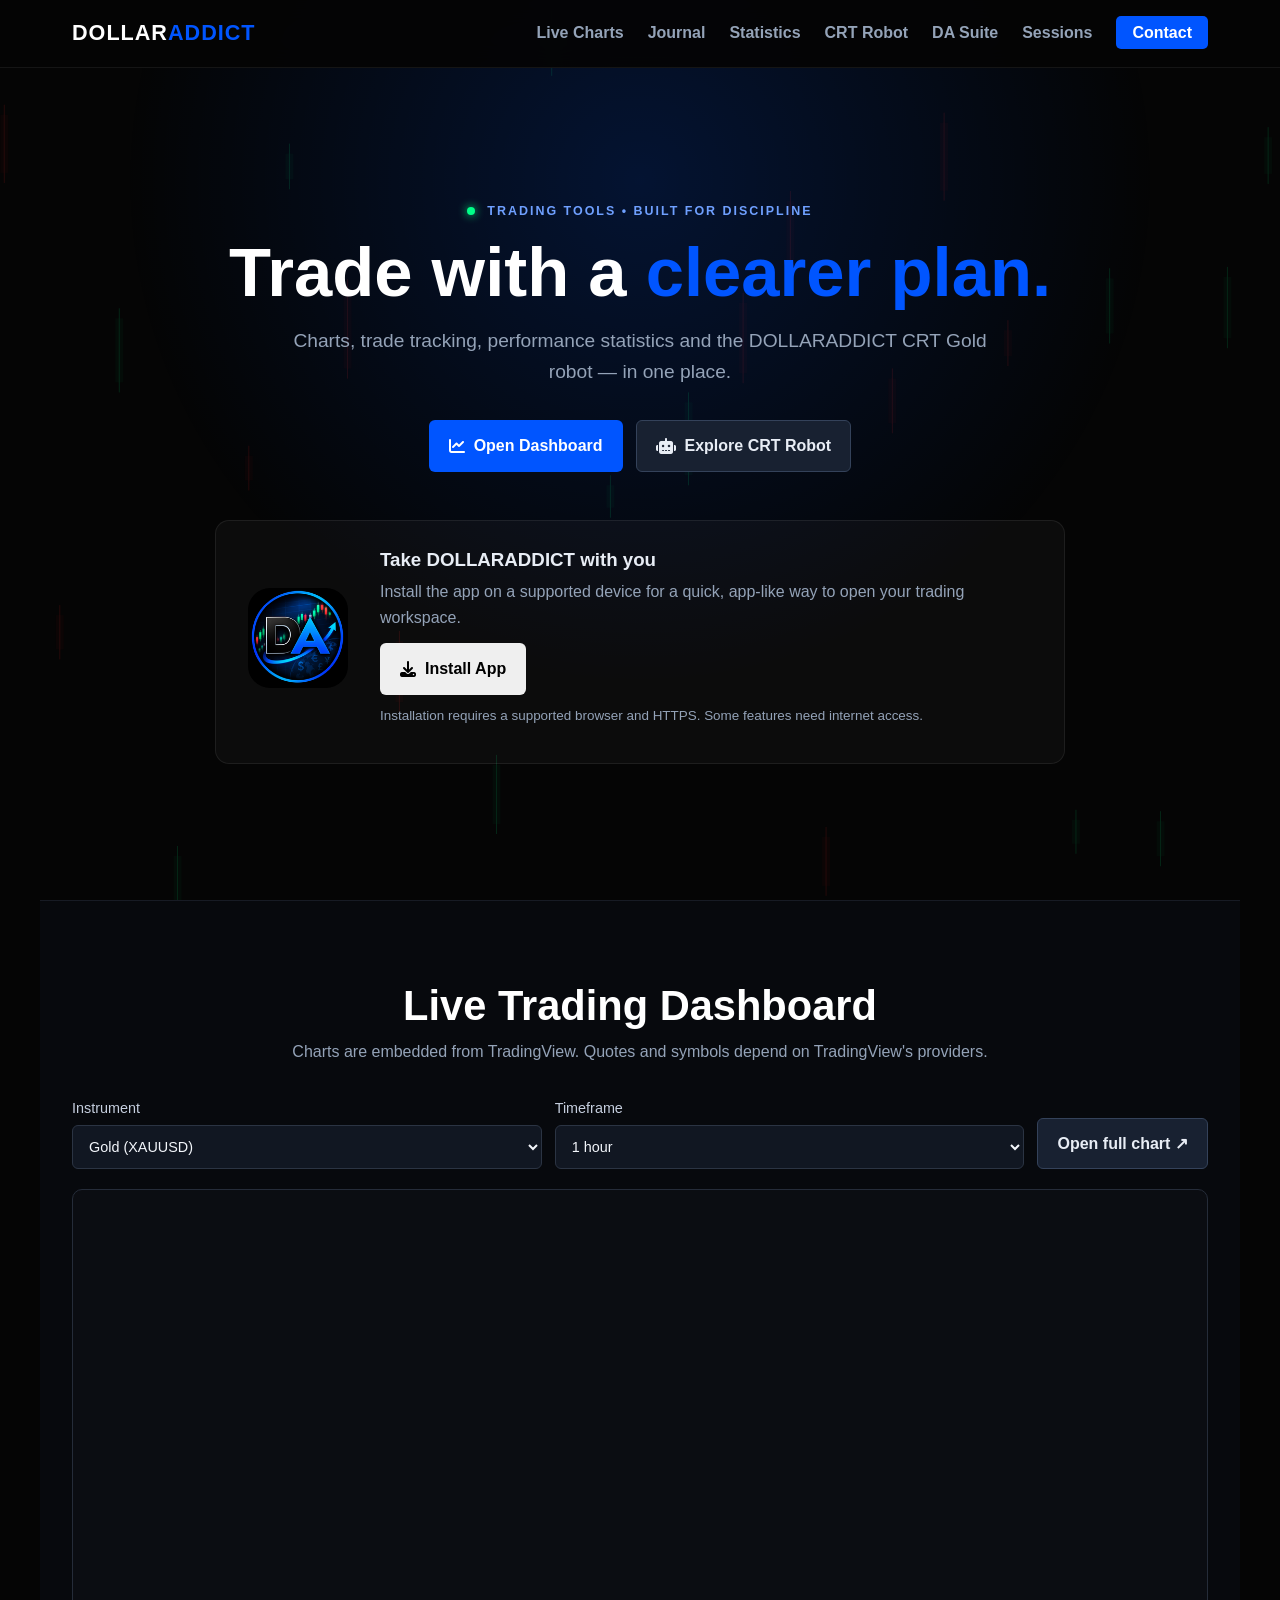
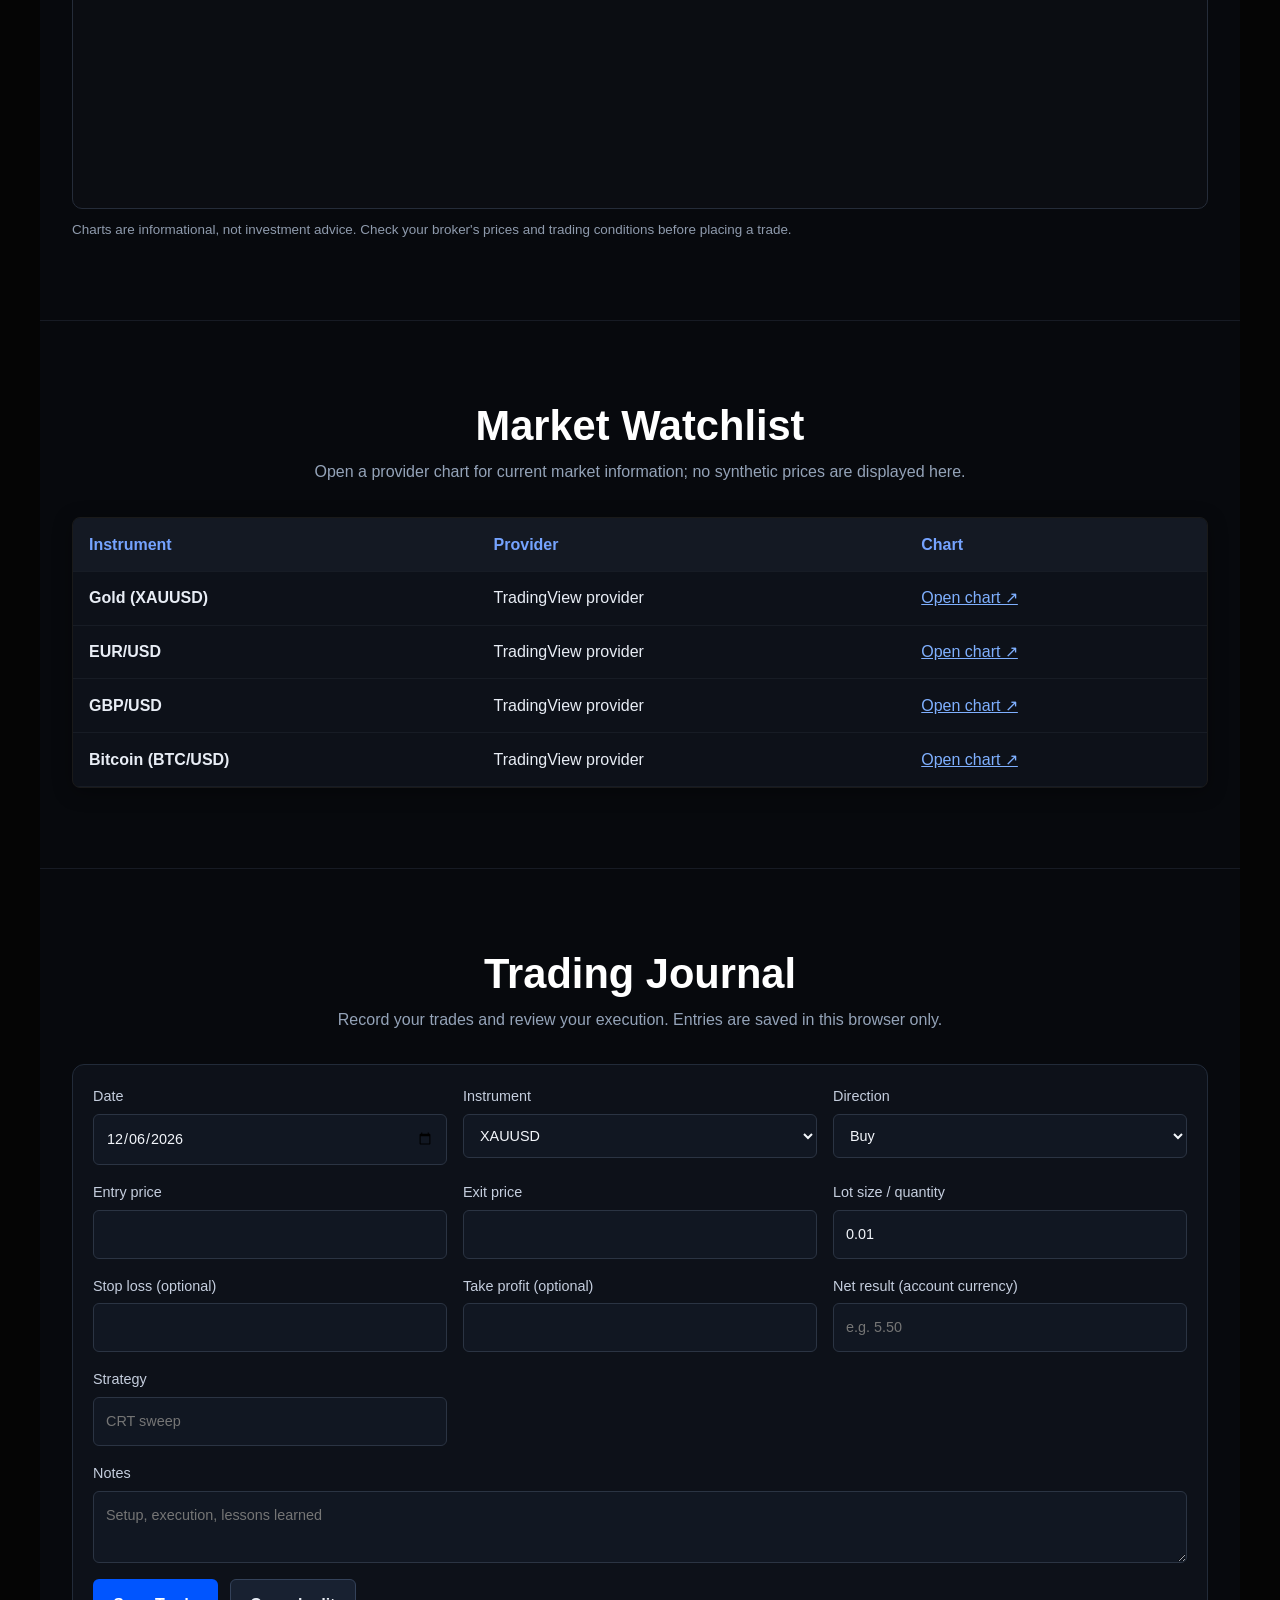
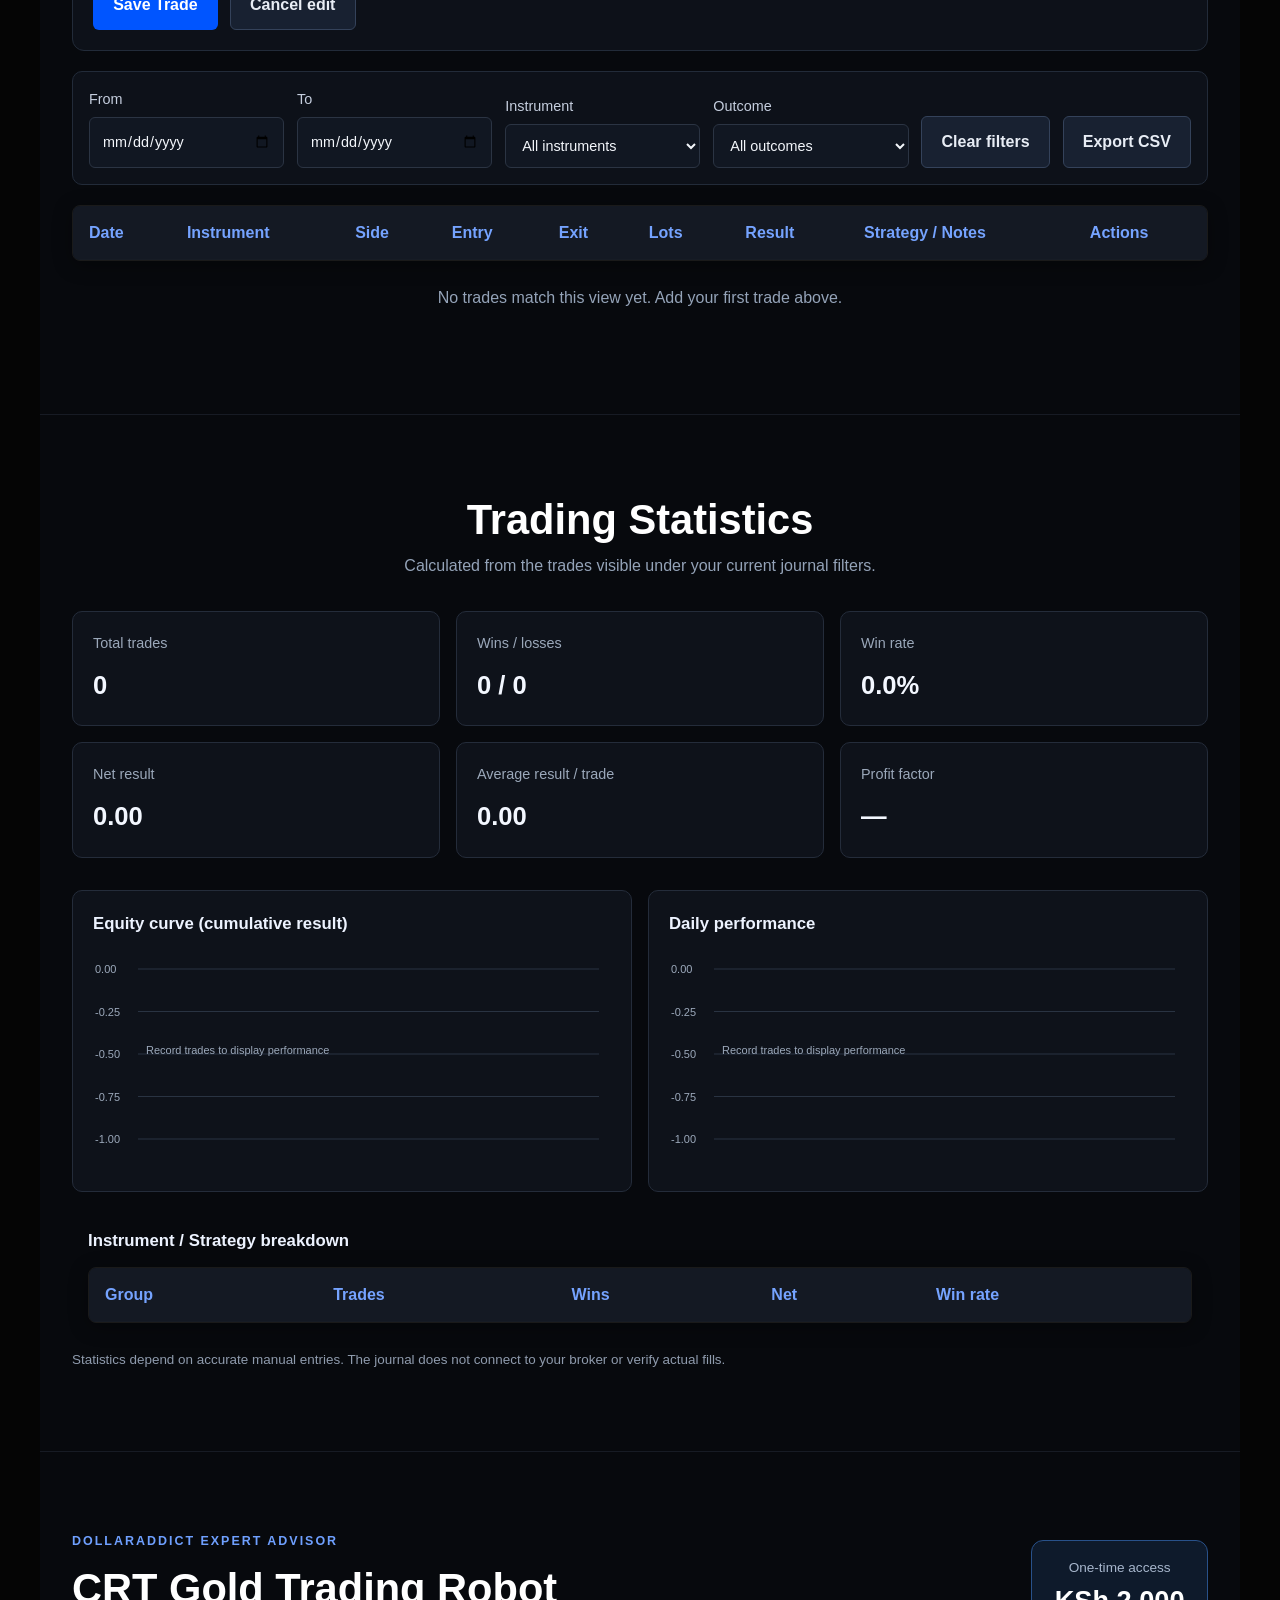
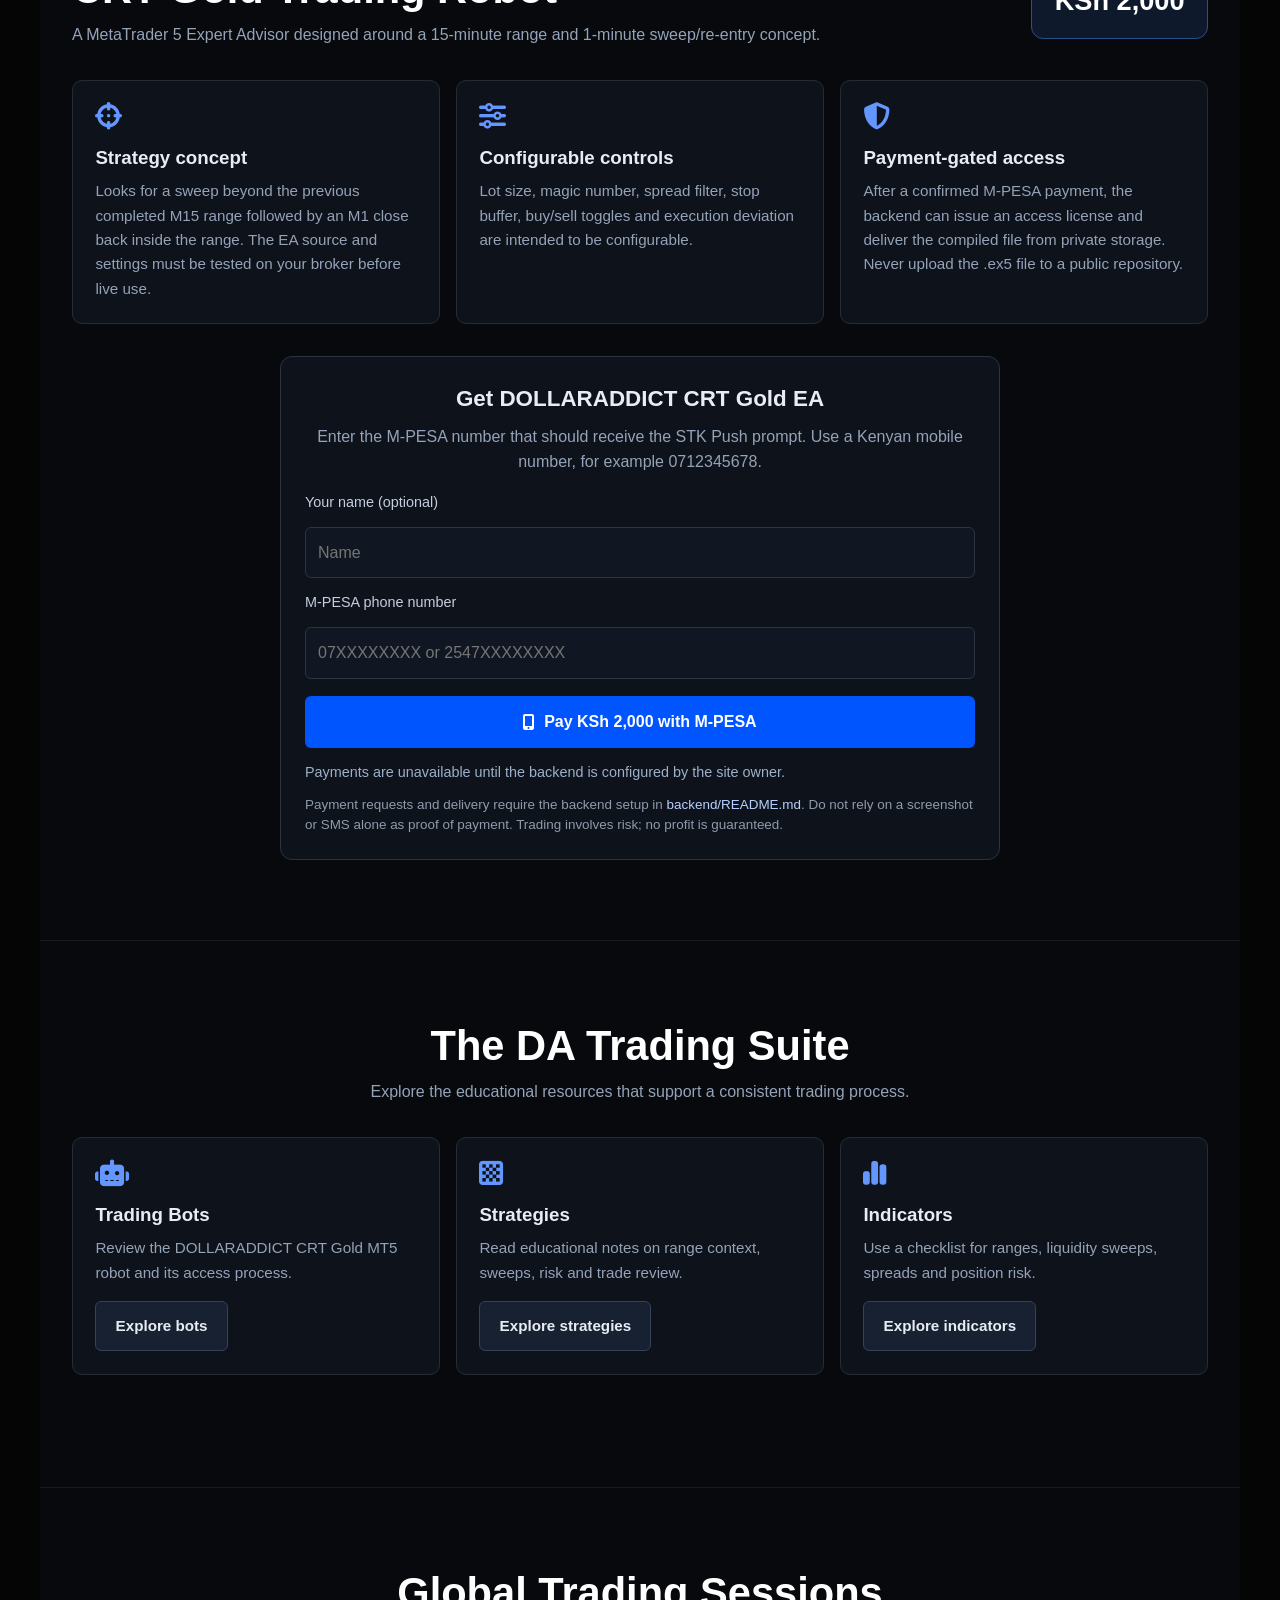
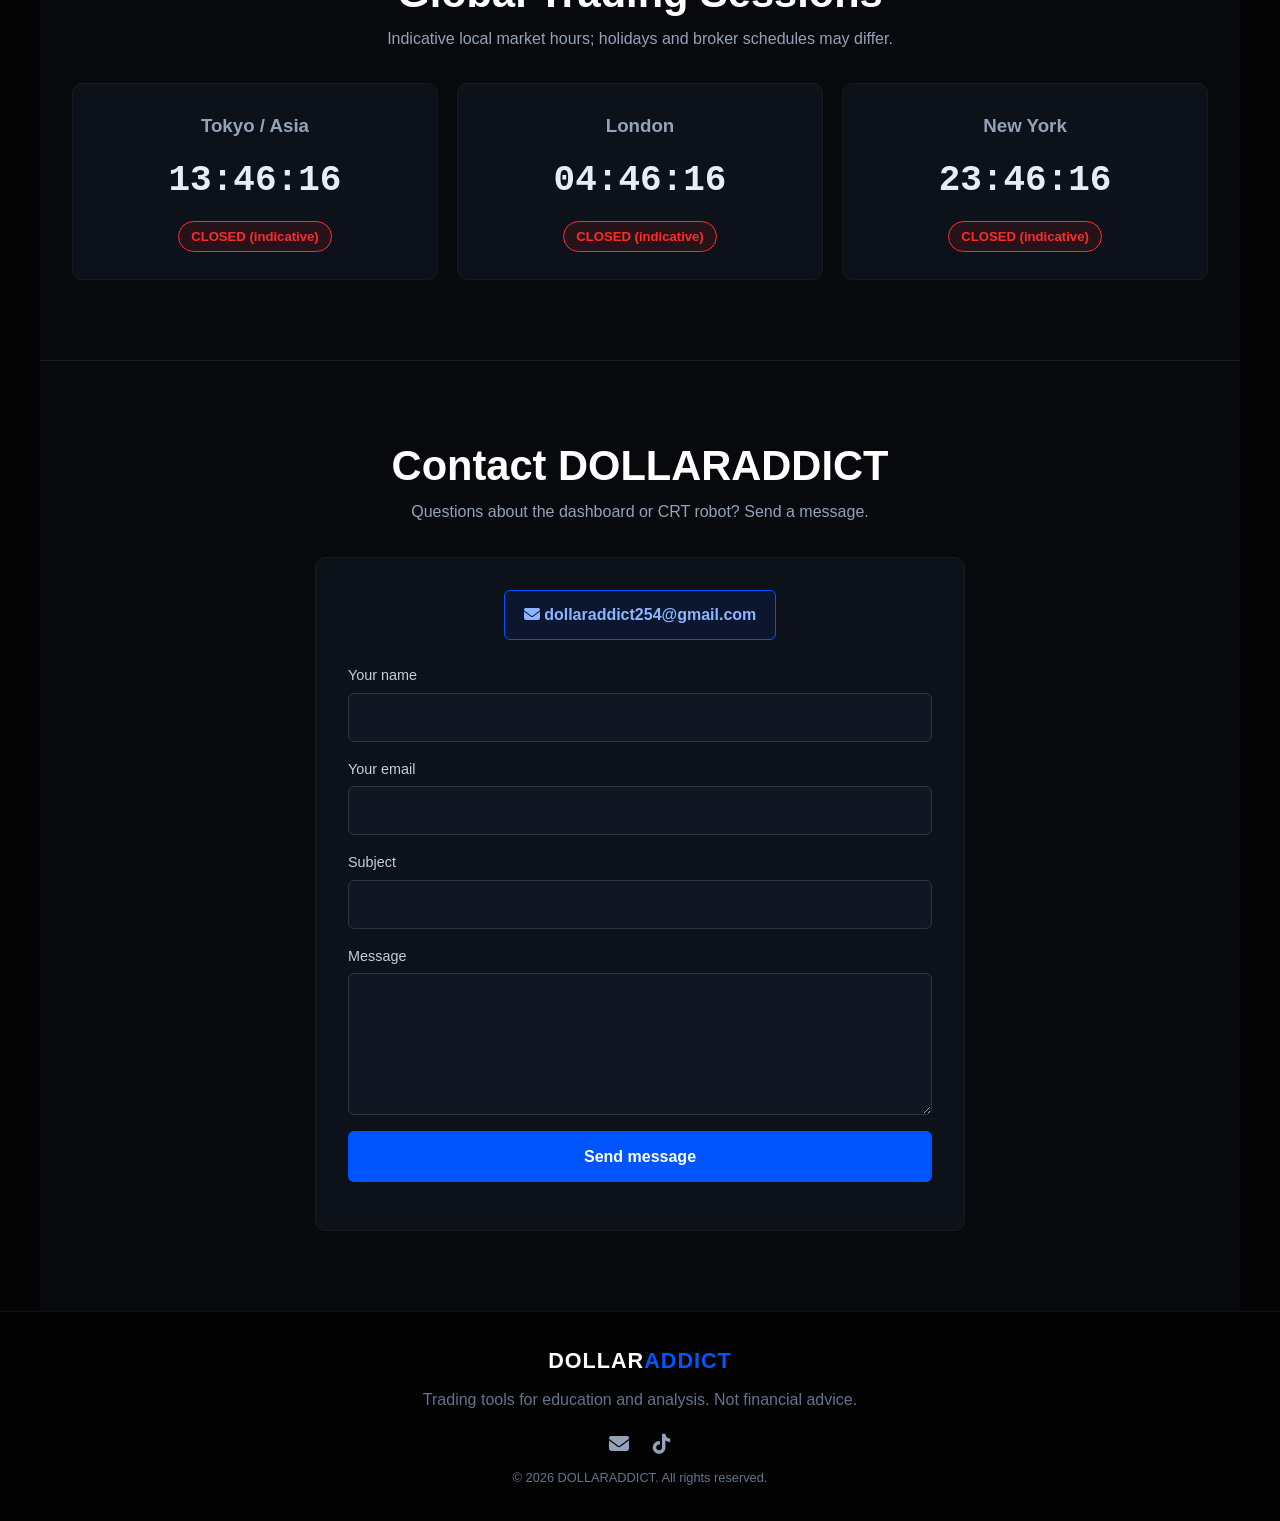
==== index.html @ 22c5ce2d "Add files via upload" ====
<!doctype html>
<html lang="en">
<head>
  <meta charset="utf-8"><meta name="viewport" content="width=device-width, initial-scale=1">
  <meta name="theme-color" content="#0055ff"><meta name="description" content="DOLLARADDICT Forex Trading Hub: live charts, trading journal, statistics, global sessions and CRT Gold robot access.">
  <title>DOLLARADDICT — Forex Trading Hub</title>
  <link rel="manifest" href="./manifest.json"><link rel="icon" href="./icons/icon-192.png" type="image/png">
  <link rel="stylesheet" href="./style.css"><link rel="preconnect" href="https://fonts.googleapis.com"><link rel="stylesheet" href="https://cdnjs.cloudflare.com/ajax/libs/font-awesome/6.5.2/css/all.min.css">
</head>
<body>
<canvas id="bg-canvas" aria-hidden="true"></canvas>
<header><nav class="navbar"><a class="logo" href="#home">DOLLAR<span class="highlight">ADDICT</span></a><button class="menu-toggle" id="mobile-menu" aria-label="Open navigation" aria-expanded="false"><i class="fa-solid fa-bars"></i></button><ul class="nav-links"><li><a href="#dashboard">Live Charts</a></li><li><a href="#journal">Journal</a></li><li><a href="#statistics">Statistics</a></li><li><a href="#robot">CRT Robot</a></li><li><a href="#suite">DA Suite</a></li><li><a href="#sessions">Sessions</a></li><li><a href="#contact" class="nav-contact-btn">Contact</a></li></ul></nav></header>
<main>
<section class="hero" id="home"><div class="hero-content"><div class="eyebrow"><span class="pulse-dot"></span> TRADING TOOLS • BUILT FOR DISCIPLINE</div><h1>Trade with a <span class="highlight">clearer plan.</span></h1><p>Charts, trade tracking, performance statistics and the DOLLARADDICT CRT Gold robot — in one place.</p><div class="hero-btns"><a class="btn btn-blue" href="#dashboard"><i class="fa-solid fa-chart-line"></i> Open Dashboard</a><a class="btn btn-secondary" href="#robot"><i class="fa-solid fa-robot"></i> Explore CRT Robot</a></div>
<div class="pwa-showcase-panel"><div class="pwa-content-wrapper"><div class="app-mockup-animation"><img class="animated-app-icon" src="./icons/icon-192.png" alt="DOLLARADDICT app icon"></div><div class="app-promo-text"><h3>Take DOLLARADDICT with you</h3><p>Install the app on a supported device for a quick, app-like way to open your trading workspace.</p><div id="pwa-install-container"><button class="btn btn-install-app" id="pwa-install-btn"><i class="fa-solid fa-download"></i> Install App</button></div><p class="small-note">Installation requires a supported browser and HTTPS. Some features need internet access.</p></div></div></div>
</div></section>
<section id="dashboard" class="trading-dashboard-section"><h2>Live Trading Dashboard</h2><p class="section-subtitle">Charts are embedded from TradingView. Quotes and symbols depend on TradingView's providers.</p><div class="dashboard-controls"><label>Instrument<select id="chart-symbol"><option value="OANDA:XAUUSD">Gold (XAUUSD)</option><option value="FX:EURUSD">EUR/USD</option><option value="FX:GBPUSD">GBP/USD</option><option value="COINBASE:BTCUSD">Bitcoin (BTC/USD)</option></select></label><label>Timeframe<select id="chart-timeframe"><option value="1">1 minute</option><option value="5">5 minutes</option><option value="15">15 minutes</option><option value="30">30 minutes</option><option value="60" selected>1 hour</option><option value="240">4 hours</option><option value="D">1 day</option></select></label><a class="btn btn-secondary" id="open-full-chart" href="https://www.tradingview.com/chart/?symbol=OANDA%3AXAUUSD" target="_blank" rel="noopener noreferrer">Open full chart ↗</a></div><div class="chart-frame-wrap"><iframe id="tradingview-chart" title="TradingView live market chart" loading="lazy" src="https://www.tradingview.com/widgetembed/?symbol=OANDA%3AXAUUSD&interval=60&theme=dark&style=1&timezone=Etc%2FUTC&withdateranges=1&hideideas=1" allowfullscreen></iframe></div><p class="small-note">Charts are informational, not investment advice. Check your broker's prices and trading conditions before placing a trade.</p></section>
<section class="markets-section"><h2>Market Watchlist</h2><p class="section-subtitle">Open a provider chart for current market information; no synthetic prices are displayed here.</p><div class="table-container"><table class="market-table"><thead><tr><th>Instrument</th><th>Provider</th><th>Chart</th></tr></thead><tbody id="forex-table-body"></tbody></table></div></section>
<section id="journal" class="journal-section"><h2>Trading Journal</h2><p class="section-subtitle">Record your trades and review your execution. Entries are saved in this browser only.</p><form id="trade-form" class="trade-form"><input type="hidden" id="trade-id"><label>Date<input id="trade-date" type="date" required></label><label>Instrument<select id="trade-instrument"><option>XAUUSD</option><option>EURUSD</option><option>GBPUSD</option><option>BTCUSD</option><option>Other</option></select></label><label>Direction<select id="trade-direction"><option>Buy</option><option>Sell</option></select></label><label>Entry price<input id="trade-entry" type="number" min="0" step="any" required></label><label>Exit price<input id="trade-exit" type="number" min="0" step="any" required></label><label>Lot size / quantity<input id="trade-lots" type="number" min="0.000001" step="any" value="0.01" required></label><label>Stop loss (optional)<input id="trade-sl" type="number" min="0" step="any"></label><label>Take profit (optional)<input id="trade-tp" type="number" min="0" step="any"></label><label>Net result (account currency)<input id="trade-result" type="number" step="any" required placeholder="e.g. 5.50"></label><label>Strategy<input id="trade-strategy" maxlength="100" placeholder="CRT sweep"></label><label class="wide-field">Notes<textarea id="trade-notes" rows="2" maxlength="1500" placeholder="Setup, execution, lessons learned"></textarea></label><div class="form-actions wide-field"><button class="btn btn-blue" id="trade-submit" type="submit">Save Trade</button><button class="btn btn-secondary" id="trade-cancel" type="button" hidden>Cancel edit</button><span id="trade-form-status" role="status"></span></div></form>
<div class="journal-filters"><label>From<input id="filter-from" type="date"></label><label>To<input id="filter-to" type="date"></label><label>Instrument<select id="filter-instrument"><option value="">All instruments</option><option>XAUUSD</option><option>EURUSD</option><option>GBPUSD</option><option>BTCUSD</option><option>Other</option></select></label><label>Outcome<select id="filter-result"><option value="">All outcomes</option><option value="win">Win</option><option value="loss">Loss</option><option value="breakeven">Breakeven</option></select></label><button class="btn btn-secondary" id="clear-filters" type="button">Clear filters</button><button class="btn btn-secondary" id="export-trades" type="button">Export CSV</button></div>
<div class="table-container"><table class="market-table journal-table"><thead><tr><th>Date</th><th>Instrument</th><th>Side</th><th>Entry</th><th>Exit</th><th>Lots</th><th>Result</th><th>Strategy / Notes</th><th>Actions</th></tr></thead><tbody id="journal-table-body"></tbody></table></div><p id="journal-empty" class="empty-state" hidden>No trades match this view yet. Add your first trade above.</p></section>
<section id="statistics" class="statistics-section"><h2>Trading Statistics</h2><p class="section-subtitle">Calculated from the trades visible under your current journal filters.</p><div class="stats-grid"><div class="stat-card"><span>Total trades</span><strong id="stat-total">0</strong></div><div class="stat-card"><span>Wins / losses</span><strong id="stat-wins-losses">0 / 0</strong></div><div class="stat-card"><span>Win rate</span><strong id="stat-win-rate">0.0%</strong></div><div class="stat-card"><span>Net result</span><strong id="stat-net">0.00</strong></div><div class="stat-card"><span>Average result / trade</span><strong id="stat-average">0.00</strong></div><div class="stat-card"><span>Profit factor</span><strong id="stat-profit-factor">—</strong></div></div><div class="stats-chart-grid"><div class="stat-chart-card"><h3>Equity curve (cumulative result)</h3><canvas id="equity-chart" aria-label="Equity curve chart"></canvas></div><div class="stat-chart-card"><h3>Daily performance</h3><canvas id="daily-chart" aria-label="Daily performance chart"></canvas></div></div><div class="breakdown-wrap"><h3>Instrument / Strategy breakdown</h3><div class="table-container"><table class="market-table"><thead><tr><th>Group</th><th>Trades</th><th>Wins</th><th>Net</th><th>Win rate</th></tr></thead><tbody id="breakdown-table-body"></tbody></table></div></div><p class="small-note">Statistics depend on accurate manual entries. The journal does not connect to your broker or verify actual fills.</p></section>
<section id="robot" class="robot-section"><div class="robot-heading"><div><div class="eyebrow">DOLLARADDICT EXPERT ADVISOR</div><h2>CRT Gold Trading Robot</h2><p class="section-subtitle">A MetaTrader 5 Expert Advisor designed around a 15-minute range and 1-minute sweep/re-entry concept.</p></div><div class="price-tag"><span>One-time access</span><strong>KSh 2,000</strong></div></div><div class="robot-grid"><article class="robot-card"><i class="fa-solid fa-crosshairs"></i><h3>Strategy concept</h3><p>Looks for a sweep beyond the previous completed M15 range followed by an M1 close back inside the range. The EA source and settings must be tested on your broker before live use.</p></article><article class="robot-card"><i class="fa-solid fa-sliders"></i><h3>Configurable controls</h3><p>Lot size, magic number, spread filter, stop buffer, buy/sell toggles and execution deviation are intended to be configurable.</p></article><article class="robot-card"><i class="fa-solid fa-shield-halved"></i><h3>Payment-gated access</h3><p>After a confirmed M-PESA payment, the backend can issue an access license and deliver the compiled file from private storage. Never upload the .ex5 file to a public repository.</p></article></div><div class="checkout-card"><h3>Get DOLLARADDICT CRT Gold EA</h3><p class="muted">Enter the M-PESA number that should receive the STK Push prompt. Use a Kenyan mobile number, for example 0712345678.</p><form id="checkout-form"><label for="buyer-name">Your name (optional)</label><input id="buyer-name" maxlength="100" autocomplete="name" placeholder="Name"><label for="buyer-phone">M-PESA phone number</label><input id="buyer-phone" inputmode="tel" autocomplete="tel" placeholder="07XXXXXXXX or 2547XXXXXXXX" required><button class="btn btn-blue" id="checkout-submit" type="submit"><i class="fa-solid fa-mobile-screen-button"></i> Pay KSh 2,000 with M-PESA</button><p id="checkout-status" class="form-status" role="status" aria-live="polite">Payments are unavailable until the backend is configured by the site owner.</p><div id="license-result" hidden></div></form><p class="small-note">Payment requests and delivery require the backend setup in <code>backend/README.md</code>. Do not rely on a screenshot or SMS alone as proof of payment. Trading involves risk; no profit is guaranteed.</p></div></section>
<section id="suite" class="robot-section"><h2>The DA Trading Suite</h2><p class="section-subtitle">Explore the educational resources that support a consistent trading process.</p><div class="robot-grid"><article class="robot-card"><i class="fa-solid fa-robot"></i><h3>Trading Bots</h3><p>Review the DOLLARADDICT CRT Gold MT5 robot and its access process.</p><p style="margin-top:1rem"><a class="btn btn-secondary" href="./tools/bots.html">Explore bots</a></p></article><article class="robot-card"><i class="fa-solid fa-chess-board"></i><h3>Strategies</h3><p>Read educational notes on range context, sweeps, risk and trade review.</p><p style="margin-top:1rem"><a class="btn btn-secondary" href="./tools/strategies.html">Explore strategies</a></p></article><article class="robot-card"><i class="fa-solid fa-chart-simple"></i><h3>Indicators</h3><p>Use a checklist for ranges, liquidity sweeps, spreads and position risk.</p><p style="margin-top:1rem"><a class="btn btn-secondary" href="./tools/indicators.html">Explore indicators</a></p></article></div></section>
<section id="sessions" class="clocks-section"><h2>Global Trading Sessions</h2><p class="section-subtitle">Indicative local market hours; holidays and broker schedules may differ.</p><div class="clock-grid"><article class="clock-card"><h3>Tokyo / Asia</h3><div class="live-clock" id="clock-asia">--:--:--</div><span id="status-asia" class="session-status status-closed">Checking…</span></article><article class="clock-card"><h3>London</h3><div class="live-clock" id="clock-london">--:--:--</div><span id="status-london" class="session-status status-closed">Checking…</span></article><article class="clock-card"><h3>New York</h3><div class="live-clock" id="clock-newyork">--:--:--</div><span id="status-newyork" class="session-status status-closed">Checking…</span></article></div></section>
<section id="contact" class="contact-section"><h2>Contact DOLLARADDICT</h2><p class="section-subtitle">Questions about the dashboard or CRT robot? Send a message.</p><div class="contact-box"><a class="email-display-btn" href="mailto:dollaraddict254@gmail.com"><i class="fa-solid fa-envelope"></i> dollaraddict254@gmail.com</a><form id="contact-form"><label>Your name<input id="contact-name" required maxlength="100" autocomplete="name"></label><label>Your email<input id="contact-email" type="email" required maxlength="254" autocomplete="email"></label><label>Subject<input id="contact-subject" required maxlength="150"></label><label>Message<textarea id="contact-message" rows="5" required maxlength="5000"></textarea></label><button class="btn btn-blue" id="contact-submit" type="submit">Send message</button><p id="contact-status" class="form-status" role="status" aria-live="polite"></p></form></div></section>
</main><footer><a class="logo" href="#home">DOLLAR<span class="highlight">ADDICT</span></a><p>Trading tools for education and analysis. Not financial advice.</p><div class="social-icons"><a href="mailto:dollaraddict254@gmail.com" aria-label="Email"><i class="fa-solid fa-envelope"></i></a><a href="https://www.tiktok.com/@saml_____" target="_blank" rel="noopener noreferrer" aria-label="TikTok"><i class="fa-brands fa-tiktok"></i></a></div><p class="copyright">© <span id="year"></span> DOLLARADDICT. All rights reserved.</p></footer>
<script src="./da-config.js"></script><script src="./script.js"></script>
</body></html>
---- style.css ----
:root{--bg:#050505;--panel:#0d1119;--blue:#0055ff;--red:#ff2a2a;--cyan:#00f2ea;--pink:#ff0050;--text:#e8edf5;--muted:#94a3b8;--line:#222b39}*{box-sizing:border-box;margin:0;padding:0;font-family:'Segoe UI',Tahoma,Geneva,Verdana,sans-serif}html{scroll-behavior:smooth;scroll-padding-top:90px}body{background:var(--bg);color:var(--text);line-height:1.6;overflow-x:hidden}a{color:inherit}button,input,select,textarea{font:inherit}button{cursor:pointer}#bg-canvas{position:fixed;inset:0;width:100%;height:100%;z-index:-1;opacity:.13;pointer-events:none}header{position:fixed;top:0;left:0;width:100%;background:rgba(5,5,5,.94);backdrop-filter:blur(12px);z-index:1000;border-bottom:1px solid #151515}.navbar{max-width:1200px;margin:auto;display:flex;justify-content:space-between;align-items:center;padding:1rem 2rem}.logo{font-size:1.35rem;font-weight:850;color:#fff;text-decoration:none;letter-spacing:1px}.highlight{color:var(--blue)}.nav-links{list-style:none;display:flex;gap:1.5rem;align-items:center}.nav-links a{text-decoration:none;color:var(--muted);font-weight:600;transition:color .2s}.nav-links a:hover{color:#fff}.nav-contact-btn{background:var(--blue);color:white!important;padding:.5rem 1rem;border-radius:5px}.menu-toggle{display:none;background:none;color:#fff;border:0;font-size:1.5rem}.hero{min-height:100vh;display:flex;align-items:center;justify-content:center;text-align:center;padding:130px 1.25rem 4rem;background:radial-gradient(circle at 50% 20%,rgba(0,85,255,.18),transparent 55%)}.hero-content{width:min(100%,1000px)}.eyebrow{color:#6fa0ff;font-size:.78rem;font-weight:800;letter-spacing:.16em;margin-bottom:.8rem}.pulse-dot{display:inline-block;width:8px;height:8px;border-radius:50%;background:#00ff88;margin-right:.4rem;box-shadow:0 0 10px #00ff88}.hero-content h1{font-size:clamp(2.5rem,6vw,4.3rem);line-height:1.1;margin-bottom:1rem;color:white}.hero-content>p{font-size:1.2rem;color:var(--muted);max-width:740px;margin:0 auto 2rem}.hero-btns{display:flex;justify-content:center;gap:.8rem;flex-wrap:wrap;margin-bottom:3rem}.btn{display:inline-flex;align-items:center;justify-content:center;gap:.55rem;padding:.75rem 1.2rem;border:1px solid transparent;border-radius:6px;text-decoration:none;font-weight:750;transition:.2s}.btn:hover{transform:translateY(-2px)}.btn-blue{background:var(--blue);color:#fff}.btn-blue:hover{background:#0044d4;box-shadow:0 0 18px #0055ff44}.btn-secondary{background:#182131;border-color:#34425a;color:#e8edf5}.btn-secondary:hover{background:#26354b}.btn-red{background:var(--red);color:#fff}.pwa-showcase-panel{max-width:850px;margin:auto;padding:1.5rem 2rem;background:#ffffff08;border:1px solid #ffffff13;border-radius:14px;text-align:left}.pwa-content-wrapper{display:flex;align-items:center;justify-content:center;gap:2rem}.animated-app-icon{width:100px;height:100px;border-radius:22px;animation:glow 6s ease-in-out infinite,bounce 8s ease-in-out infinite}@keyframes bounce{50%{transform:translateY(-7px)}}@keyframes glow{50%{box-shadow:0 0 28px #0055ff88}}.app-promo-text h3{margin-bottom:.3rem}.app-promo-text p{color:var(--muted);margin-bottom:.8rem}.small-note{font-size:.84rem;color:#8f9bad;line-height:1.5;margin-top:.7rem}#pwa-install-container{display:block}section{max-width:1200px;margin:auto;padding:5rem 2rem}section h2{text-align:center;font-size:clamp(1.8rem,4vw,2.6rem);line-height:1.2;margin-bottom:.5rem;color:white}.section-subtitle{text-align:center;color:var(--muted);margin:0 auto 2rem;max-width:850px}.trading-dashboard-section,.journal-section,.statistics-section,.markets-section,.clocks-section,.robot-section,.contact-section{border-top:1px solid #171b24;background:#07090d}.dashboard-controls,.journal-filters{display:flex;align-items:end;flex-wrap:wrap;gap:.8rem;margin:1.25rem 0}.dashboard-controls label,.journal-filters label,.trade-form label,#contact-form label,#checkout-form label{color:#c5cede;font-size:.9rem;display:flex;flex-direction:column;gap:.35rem;flex:1;min-width:140px}.dashboard-controls select,.journal-filters select,.journal-filters input,.trade-form input,.trade-form select,.trade-form textarea,#contact-form input,#contact-form textarea,#checkout-form input{color:#f3f6fb;background:#111722;border:1px solid #2b3443;border-radius:6px;padding:.75rem;min-width:0;width:100%;outline:none}.dashboard-controls select:focus,.journal-filters input:focus,.trade-form input:focus,.trade-form select:focus,.trade-form textarea:focus,#contact-form input:focus,#contact-form textarea:focus,#checkout-form input:focus{border-color:var(--blue)}.chart-frame-wrap{height:min(70vh,620px);min-height:360px;border:1px solid #252c39;border-radius:10px;overflow:hidden;background:#0b0d12}.chart-frame-wrap iframe{width:100%;height:100%;border:0}.table-container{background:var(--panel);border:1px solid #1a1a1a;border-radius:8px;overflow:auto;box-shadow:0 4px 20px #0005}.market-table{width:100%;border-collapse:collapse;text-align:left}.market-table th,.market-table td{padding:.85rem 1rem;white-space:nowrap;border-bottom:1px solid #171c25}.market-table th{background:#141923;color:#75a3ff;font-weight:700}.market-table tr:hover{background:#121823}.market-table td a{color:#7fb0ff}.trade-form{display:grid;grid-template-columns:repeat(3,minmax(0,1fr));gap:1rem;background:var(--panel);border:1px solid #222b39;border-radius:12px;padding:1.25rem}.trade-form .wide-field{grid-column:1/-1}.form-actions{display:flex;align-items:center;gap:.75rem;flex-wrap:wrap}.form-status,#trade-form-status{color:#9db0c9;font-size:.9rem}.journal-filters{padding:1rem;background:var(--panel);border:1px solid #222b39;border-radius:10px}.journal-filters label{min-width:130px}.journal-table{min-width:980px}.trend-up{color:#00ff88!important;font-weight:750}.trend-down{color:var(--red)!important;font-weight:750}.trade-note{color:#91a0b5;font-size:.82rem;max-width:240px;white-space:pre-wrap;overflow-wrap:anywhere;margin-top:.3rem}.action-cell{white-space:nowrap}.mini-btn{background:#152c4f;color:#dbeafe;border:1px solid #28518a;border-radius:5px;padding:.35rem .5rem}.mini-btn.danger{background:#351719;border-color:#6f2a30;color:#ffd9dc}.empty-state{text-align:center;padding:1.5rem;color:var(--muted)}.stats-grid{display:grid;grid-template-columns:repeat(3,minmax(0,1fr));gap:1rem;margin:1.5rem 0 2rem}.stat-card,.stat-chart-card{background:#0e121a;border:1px solid #242c3a;border-radius:10px;padding:1.25rem;min-width:0}.stat-card span{display:block;color:#9ba8ba;font-size:.9rem;margin-bottom:.6rem}.stat-card strong{display:block;font-size:clamp(1.25rem,2vw,1.8rem);overflow-wrap:anywhere;color:#f3f7ff}.stats-chart-grid{display:grid;grid-template-columns:repeat(2,minmax(0,1fr));gap:1rem}.stat-chart-card h3,.breakdown-wrap h3{margin:0 0 .8rem;color:#edf3ff;font-size:1.05rem}.stat-chart-card canvas{display:block;width:100%;height:220px}.breakdown-wrap{margin-top:1.25rem;padding:1rem}.robot-heading{display:flex;justify-content:space-between;align-items:center;gap:2rem;flex-wrap:wrap}.robot-heading h2{text-align:left}.robot-heading .section-subtitle{text-align:left;margin:0}.price-tag{padding:1rem 1.4rem;border:1px solid #28518a;background:#0e1a2b;border-radius:12px;min-width:170px;text-align:center}.price-tag span{display:block;color:#a7b6cc;font-size:.85rem}.price-tag strong{font-size:1.7rem;color:white}.robot-grid{display:grid;grid-template-columns:repeat(3,minmax(0,1fr));gap:1rem;margin:2rem 0}.robot-card{padding:1.4rem;background:#0e121a;border:1px solid #242c3a;border-radius:10px}.robot-card i{font-size:1.7rem;color:#6397ff;margin-bottom:.8rem}.robot-card h3{margin-bottom:.4rem}.robot-card p{color:var(--muted);font-size:.95rem}.checkout-card{max-width:720px;margin:1.5rem auto 0;padding:1.5rem;background:#0e121a;border:1px solid #2b3443;border-radius:12px}.checkout-card h3{text-align:center;font-size:1.4rem;margin-bottom:.4rem}.muted{color:var(--muted);margin-bottom:1rem;text-align:center}.checkout-card form{display:grid;gap:.8rem}.checkout-card .btn{width:100%;margin-top:.3rem}.checkout-card code{color:#b8cfff}.license-panel{margin-top:1rem;border:1px solid #246d4d;border-radius:8px;padding:1rem;background:#092017;overflow-wrap:anywhere}.license-panel code{font-size:1.1rem;color:#8cffbf}.clock-grid{display:grid;grid-template-columns:repeat(3,minmax(0,1fr));gap:1.2rem}.clock-card{background:var(--panel);border:1px solid #1a1a1a;border-radius:10px;padding:1.7rem;text-align:center}.clock-card h3{color:var(--muted);margin-bottom:.7rem}.live-clock{font-size:2.25rem;font-weight:bold;font-family:monospace;margin-bottom:.7rem}.session-status{display:inline-block;padding:.25rem .75rem;border-radius:20px;font-size:.82rem;font-weight:bold}.status-open{background:#00ff881a;color:#00ff88;border:1px solid #00ff88}.status-closed{background:#ff2a2a1a;color:var(--red);border:1px solid var(--red)}.contact-box{max-width:650px;margin:auto;background:var(--panel);border:1px solid #1a1a1a;border-radius:10px;padding:2rem;text-align:center}.email-display-btn{display:inline-block;background:#0055ff18;border:1px solid var(--blue);color:#8db5ff;padding:.7rem 1.2rem;border-radius:6px;text-decoration:none;font-weight:bold;margin-bottom:1.5rem}#contact-form{display:flex;flex-direction:column;gap:1rem;text-align:left}#contact-form label{width:100%}#contact-form textarea{resize:vertical}footer{background:#030303;text-align:center;padding:2rem;border-top:1px solid #111;color:#64748b}footer p{margin-top:.5rem}.social-icons{margin-top:1rem;display:flex;justify-content:center;gap:1.5rem}.social-icons a{color:#94a3b8;font-size:1.25rem}.social-icons a:hover{color:var(--blue)}.copyright{font-size:.8rem}@media(max-width:900px){.nav-links{gap:.8rem}.nav-links a{font-size:.9rem}.robot-grid{grid-template-columns:1fr}.robot-heading{align-items:flex-start}.trade-form{grid-template-columns:repeat(2,minmax(0,1fr))}.stats-grid{grid-template-columns:repeat(2,minmax(0,1fr))}}@media(max-width:760px){.navbar{padding:1rem}.menu-toggle{display:block}.nav-links{display:none;flex-direction:column;position:absolute;top:100%;left:0;width:100%;background:#050505;padding:1.2rem;border-bottom:1px solid #222}.nav-links.active{display:flex}.nav-links a{font-size:1rem}.hero{padding-top:110px}.pwa-content-wrapper{flex-direction:column;text-align:center}.pwa-showcase-panel{padding:1.2rem}.clock-grid{grid-template-columns:1fr}.stats-chart-grid{grid-template-columns:1fr}.chart-frame-wrap{min-height:330px;height:55vh}section{padding:3.5rem 1rem}}@media(max-width:520px){.trade-form{grid-template-columns:1fr;padding:1rem}.trade-form .wide-field{grid-column:auto}.stats-grid{grid-template-columns:1fr 1fr;gap:.65rem}.stat-card{padding:.9rem}.dashboard-controls{align-items:stretch}.dashboard-controls label,.dashboard-controls select{width:100%}.contact-box{padding:1rem}.live-clock{font-size:2rem}.price-tag{width:100%}}
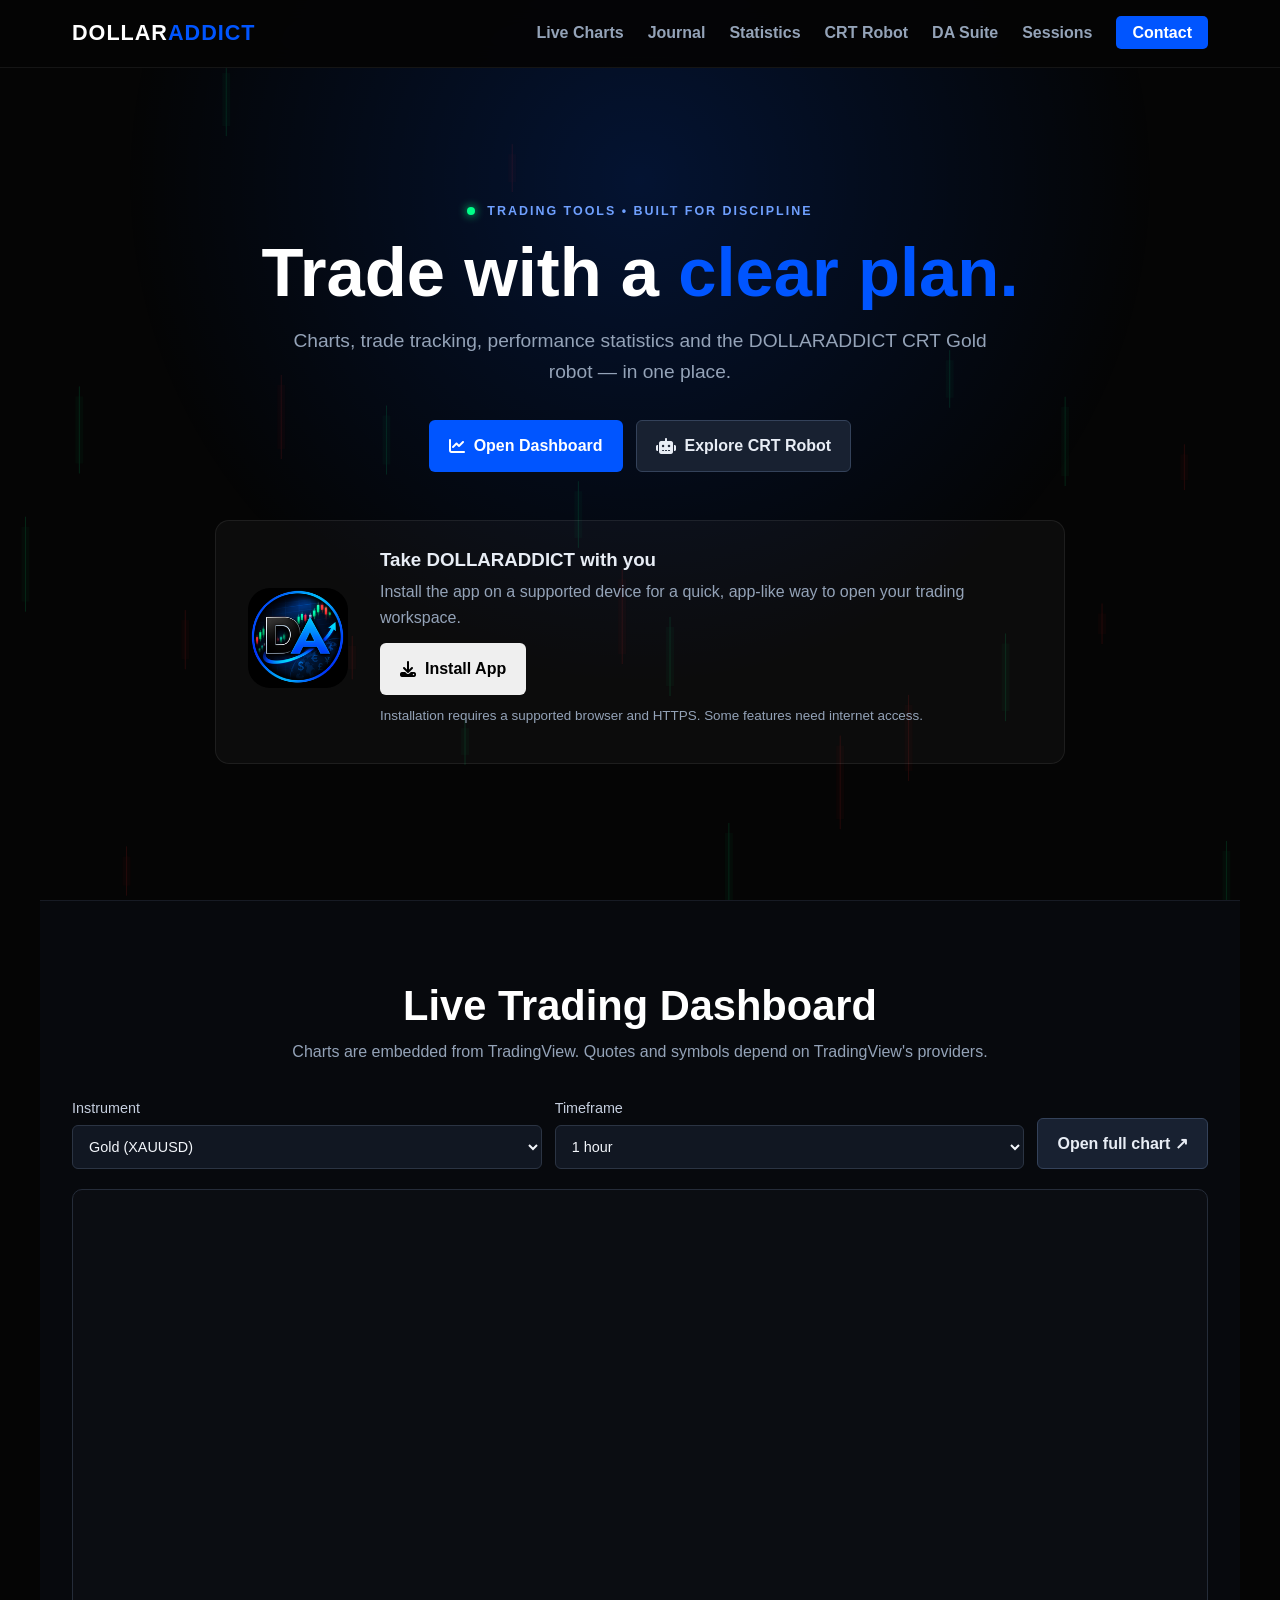
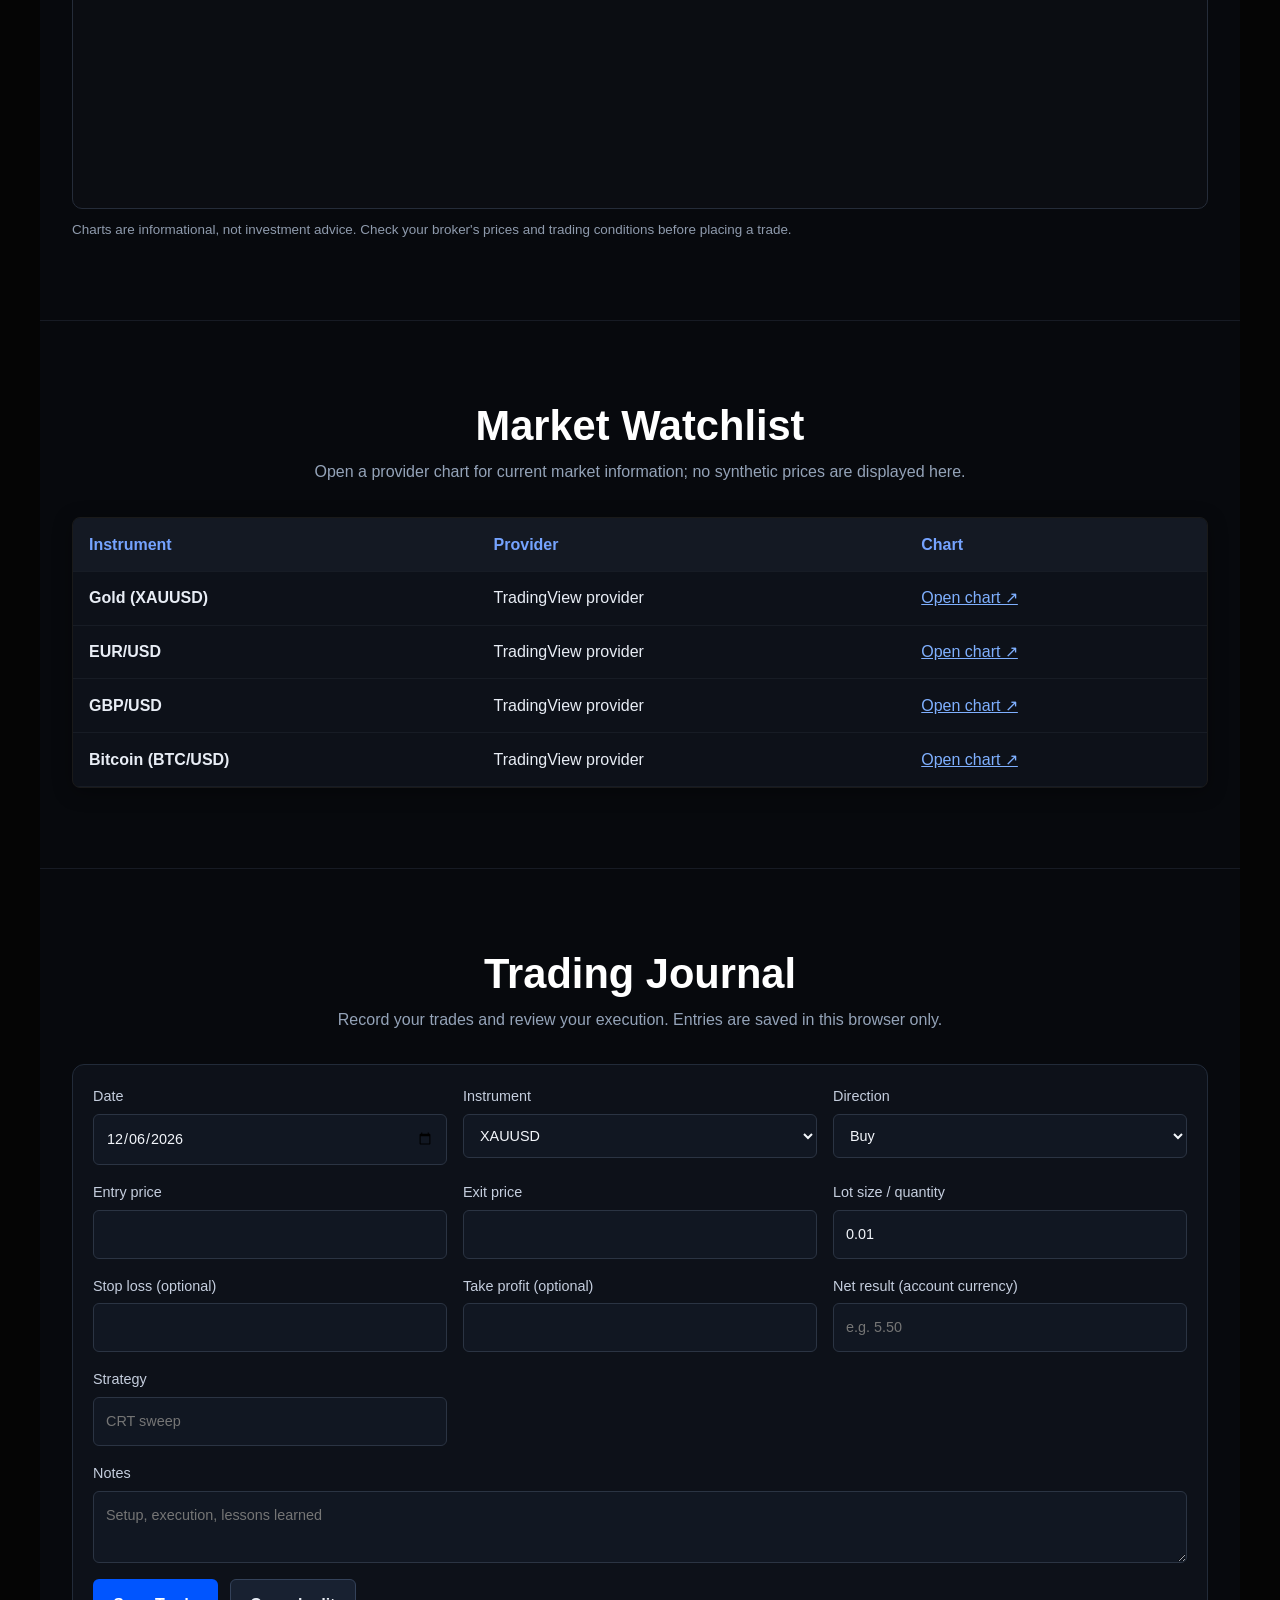
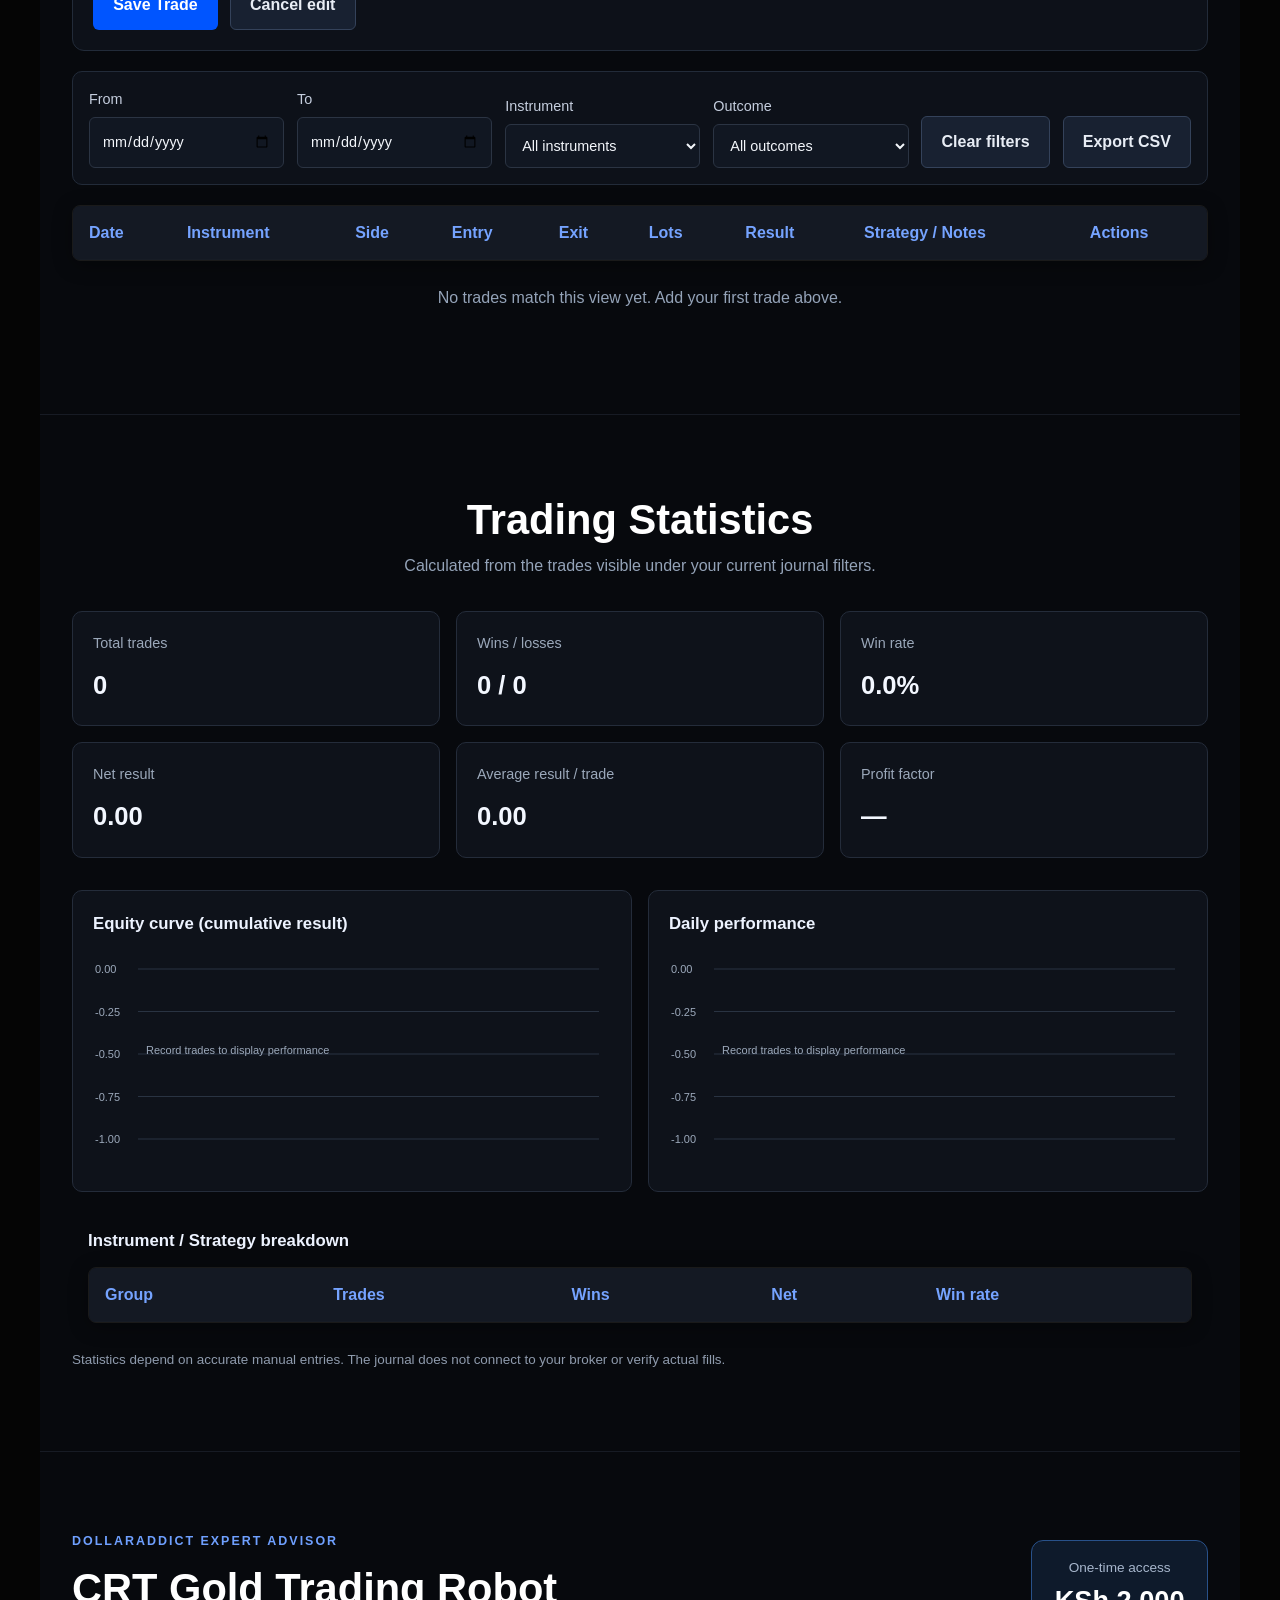
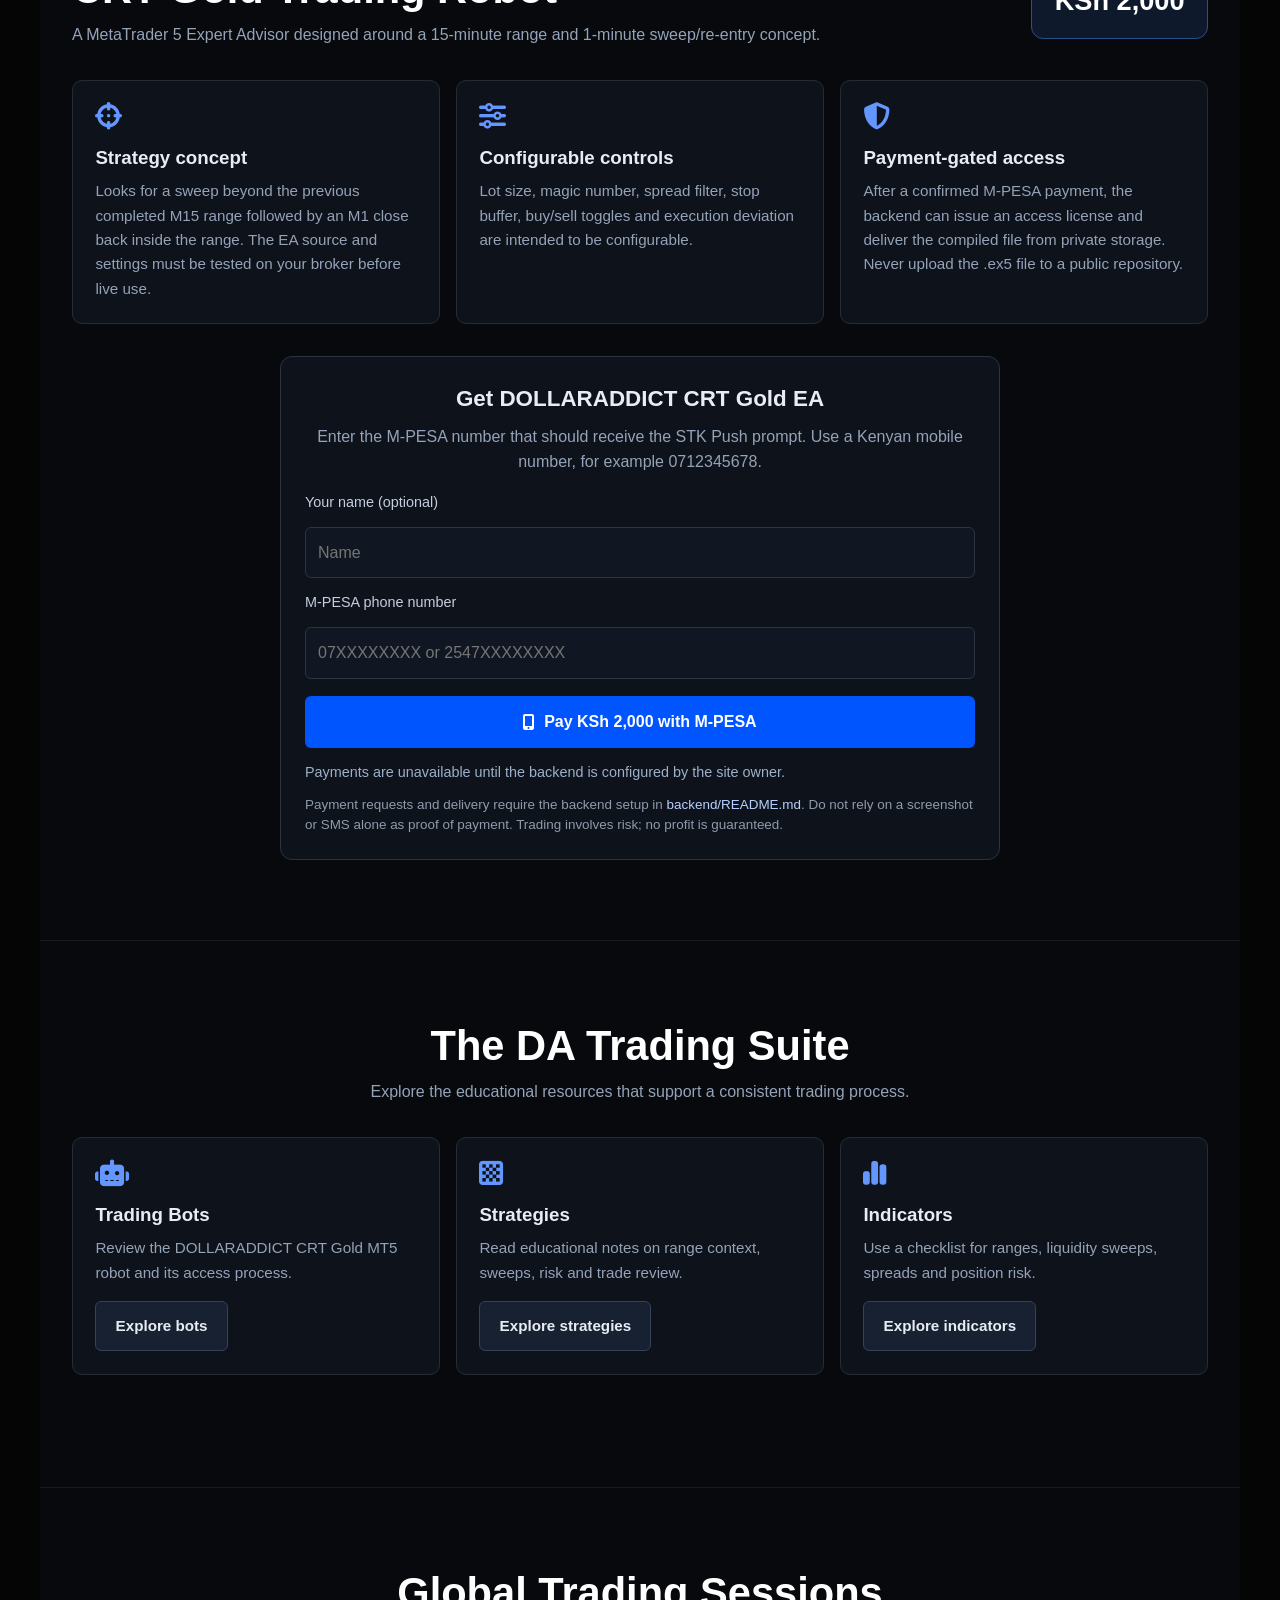
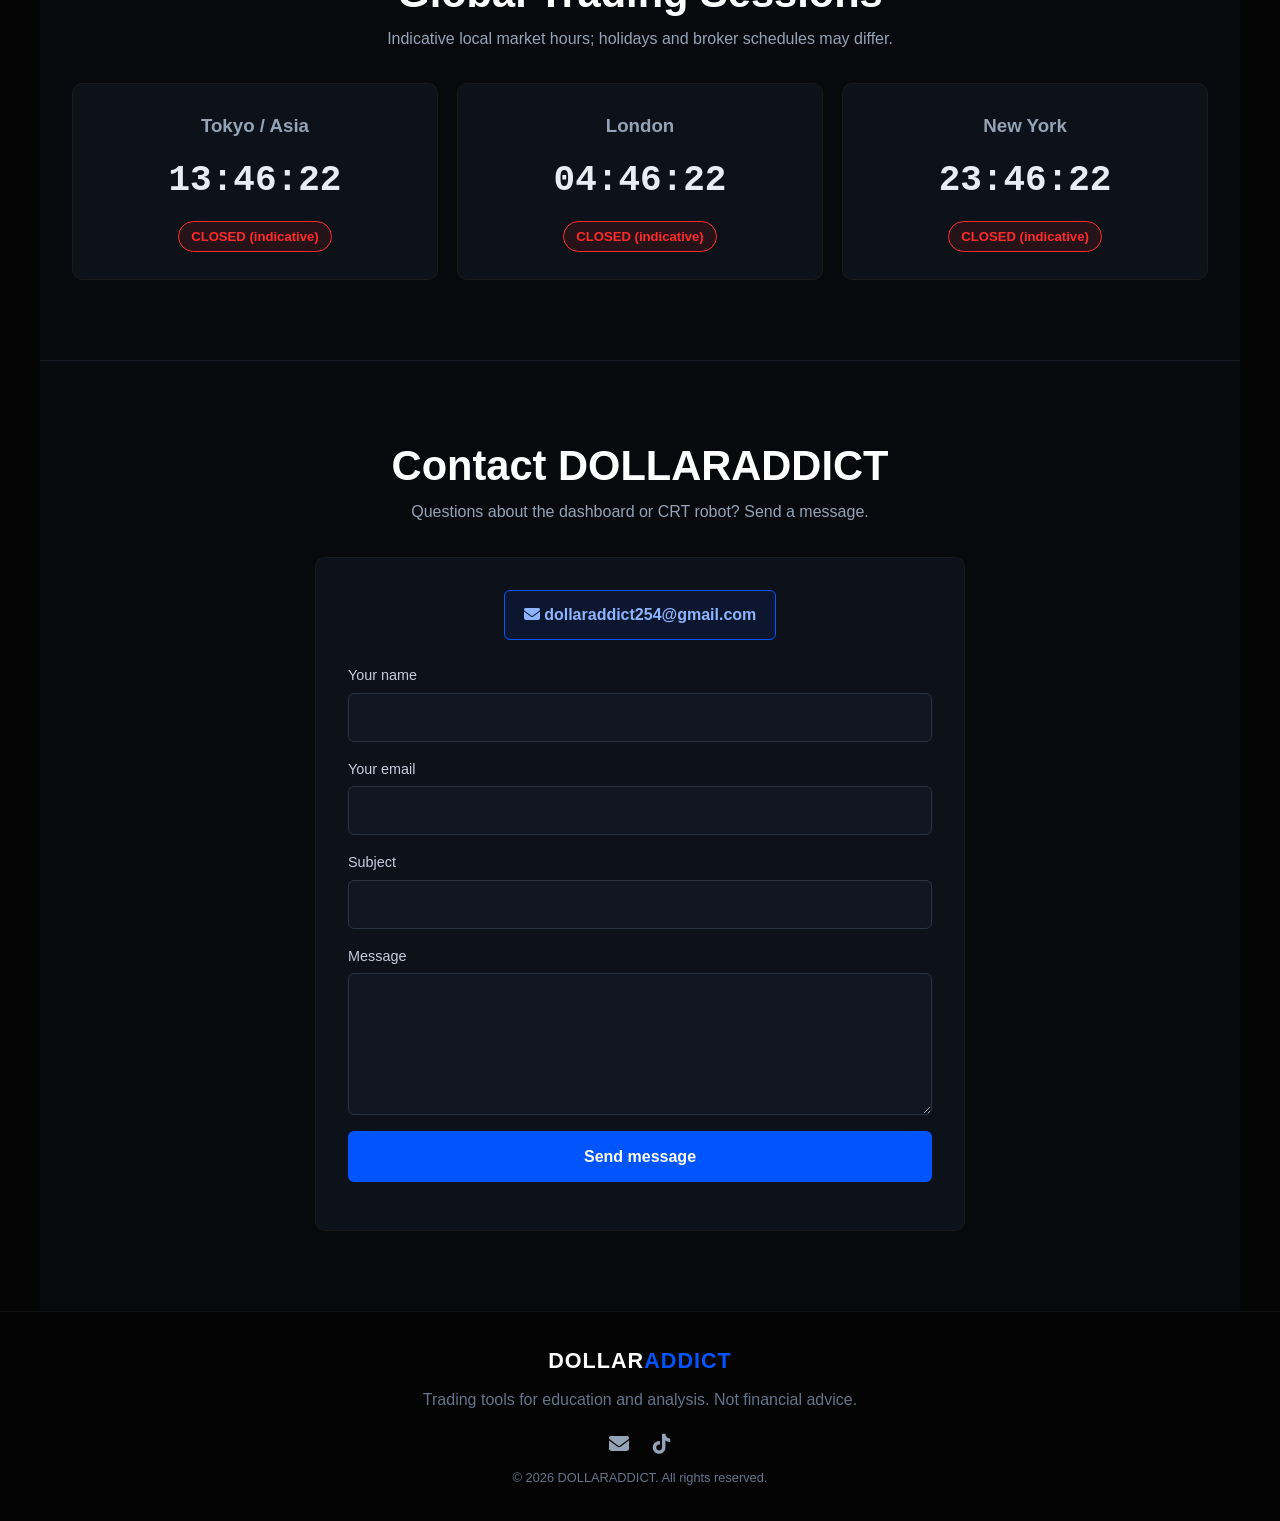
==== commit b4415a9e: "Add files via upload" ====
--- a/index.html
+++ b/index.html
@@ -11,7 +11,7 @@
 <canvas id="bg-canvas" aria-hidden="true"></canvas>
 <header><nav class="navbar"><a class="logo" href="#home">DOLLAR<span class="highlight">ADDICT</span></a><button class="menu-toggle" id="mobile-menu" aria-label="Open navigation" aria-expanded="false"><i class="fa-solid fa-bars"></i></button><ul class="nav-links"><li><a href="#dashboard">Live Charts</a></li><li><a href="#journal">Journal</a></li><li><a href="#statistics">Statistics</a></li><li><a href="#robot">CRT Robot</a></li><li><a href="#suite">DA Suite</a></li><li><a href="#sessions">Sessions</a></li><li><a href="#contact" class="nav-contact-btn">Contact</a></li></ul></nav></header>
 <main>
-<section class="hero" id="home"><div class="hero-content"><div class="eyebrow"><span class="pulse-dot"></span> TRADING TOOLS • BUILT FOR DISCIPLINE</div><h1>Trade with a <span class="highlight">clearer plan.</span></h1><p>Charts, trade tracking, performance statistics and the DOLLARADDICT CRT Gold robot — in one place.</p><div class="hero-btns"><a class="btn btn-blue" href="#dashboard"><i class="fa-solid fa-chart-line"></i> Open Dashboard</a><a class="btn btn-secondary" href="#robot"><i class="fa-solid fa-robot"></i> Explore CRT Robot</a></div>
+<section class="hero" id="home"><div class="hero-content"><div class="eyebrow"><span class="pulse-dot"></span> TRADING TOOLS • BUILT FOR DISCIPLINE</div><h1>Trade with a <span class="highlight">clear plan.</span></h1><p>Charts, trade tracking, performance statistics and the DOLLARADDICT CRT Gold robot — in one place.</p><div class="hero-btns"><a class="btn btn-blue" href="#dashboard"><i class="fa-solid fa-chart-line"></i> Open Dashboard</a><a class="btn btn-secondary" href="#robot"><i class="fa-solid fa-robot"></i> Explore CRT Robot</a></div>
 <div class="pwa-showcase-panel"><div class="pwa-content-wrapper"><div class="app-mockup-animation"><img class="animated-app-icon" src="./icons/icon-192.png" alt="DOLLARADDICT app icon"></div><div class="app-promo-text"><h3>Take DOLLARADDICT with you</h3><p>Install the app on a supported device for a quick, app-like way to open your trading workspace.</p><div id="pwa-install-container"><button class="btn btn-install-app" id="pwa-install-btn"><i class="fa-solid fa-download"></i> Install App</button></div><p class="small-note">Installation requires a supported browser and HTTPS. Some features need internet access.</p></div></div></div>
 </div></section>
 <section id="dashboard" class="trading-dashboard-section"><h2>Live Trading Dashboard</h2><p class="section-subtitle">Charts are embedded from TradingView. Quotes and symbols depend on TradingView's providers.</p><div class="dashboard-controls"><label>Instrument<select id="chart-symbol"><option value="OANDA:XAUUSD">Gold (XAUUSD)</option><option value="FX:EURUSD">EUR/USD</option><option value="FX:GBPUSD">GBP/USD</option><option value="COINBASE:BTCUSD">Bitcoin (BTC/USD)</option></select></label><label>Timeframe<select id="chart-timeframe"><option value="1">1 minute</option><option value="5">5 minutes</option><option value="15">15 minutes</option><option value="30">30 minutes</option><option value="60" selected>1 hour</option><option value="240">4 hours</option><option value="D">1 day</option></select></label><a class="btn btn-secondary" id="open-full-chart" href="https://www.tradingview.com/chart/?symbol=OANDA%3AXAUUSD" target="_blank" rel="noopener noreferrer">Open full chart ↗</a></div><div class="chart-frame-wrap"><iframe id="tradingview-chart" title="TradingView live market chart" loading="lazy" src="https://www.tradingview.com/widgetembed/?symbol=OANDA%3AXAUUSD&interval=60&theme=dark&style=1&timezone=Etc%2FUTC&withdateranges=1&hideideas=1" allowfullscreen></iframe></div><p class="small-note">Charts are informational, not investment advice. Check your broker's prices and trading conditions before placing a trade.</p></section>
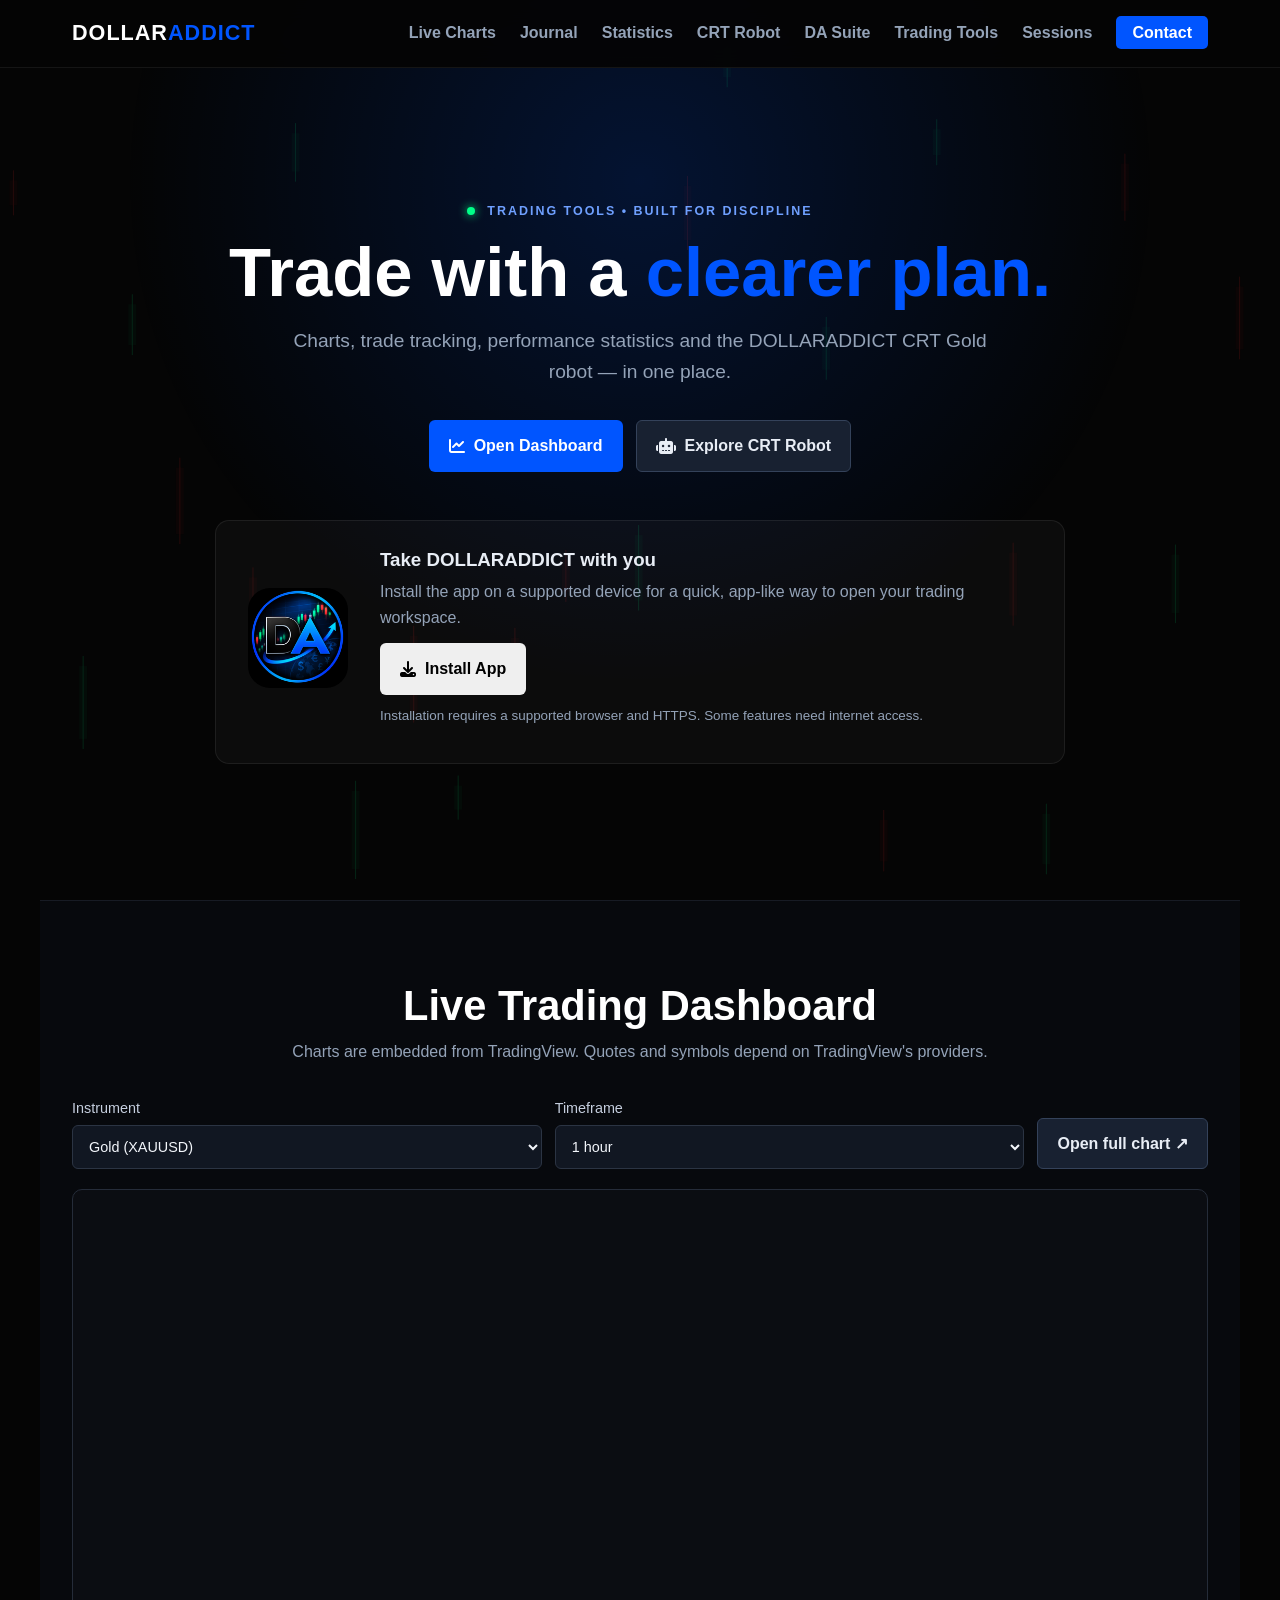
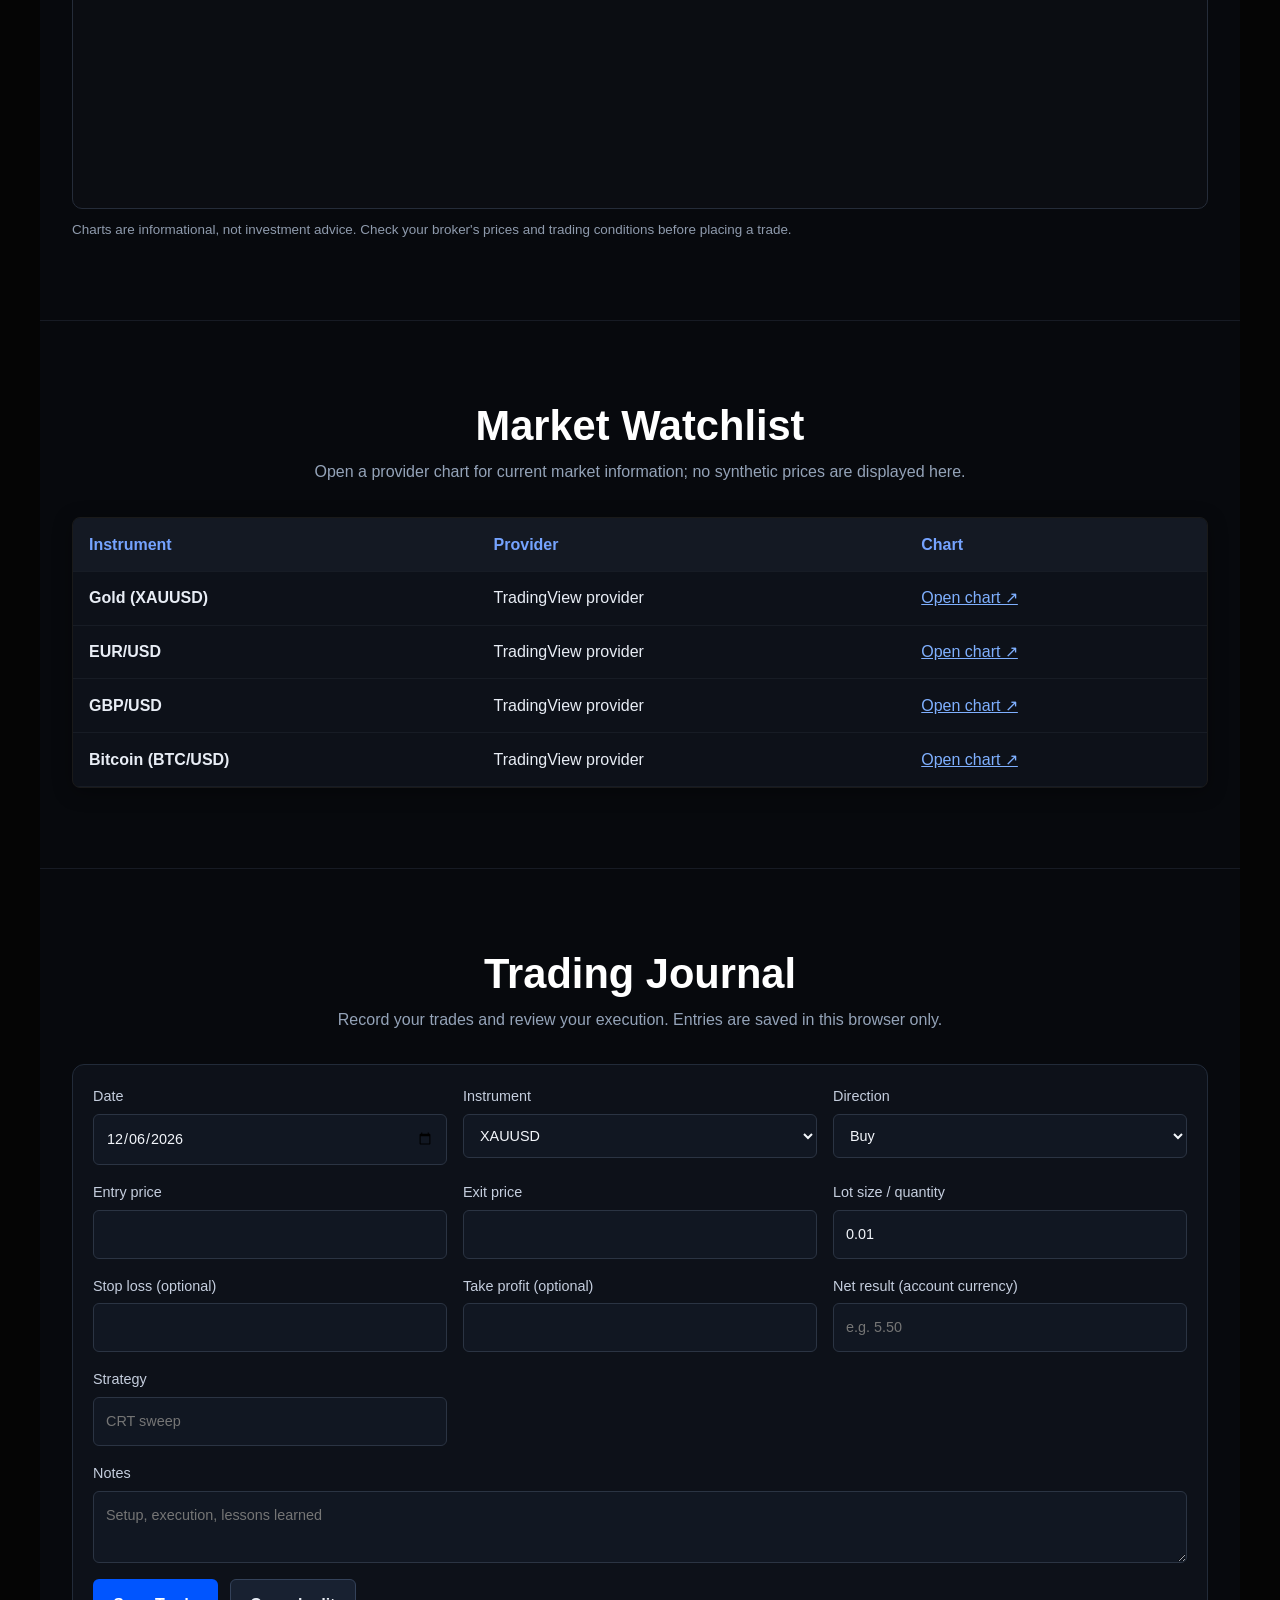
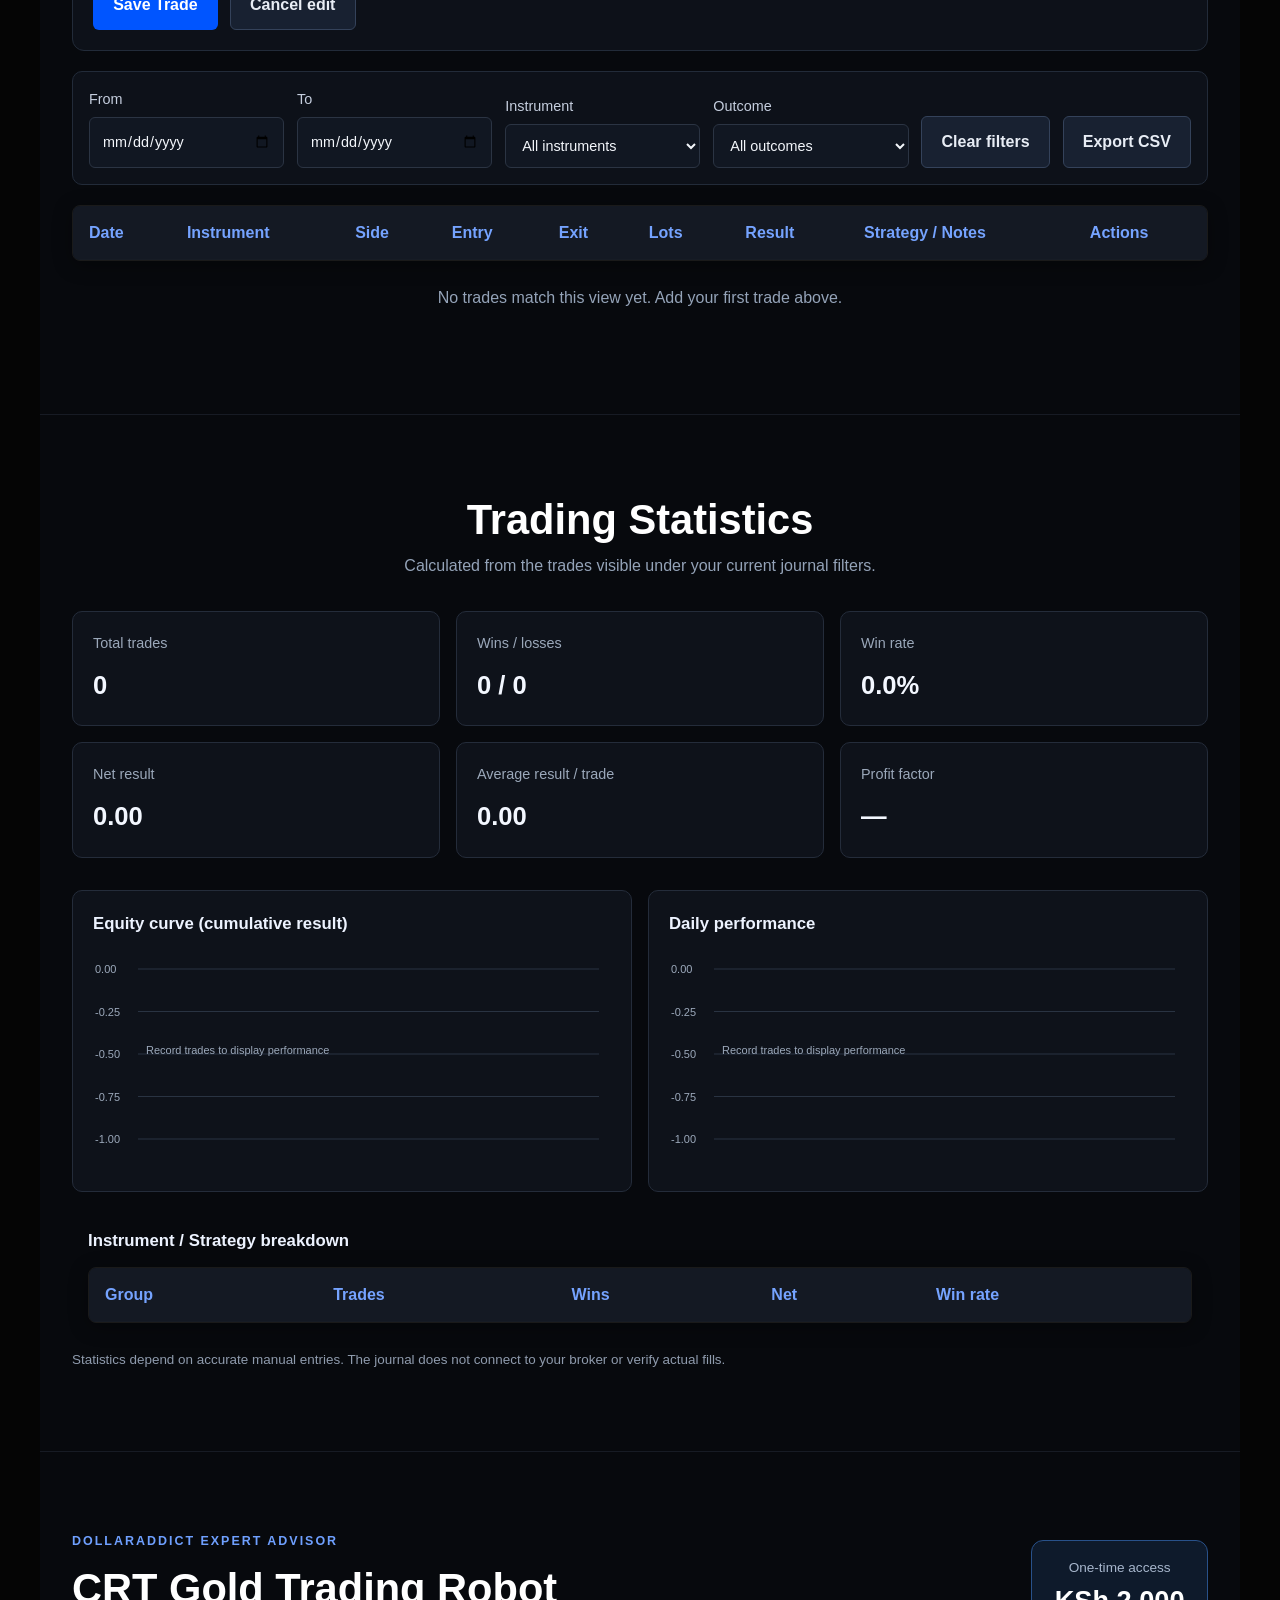
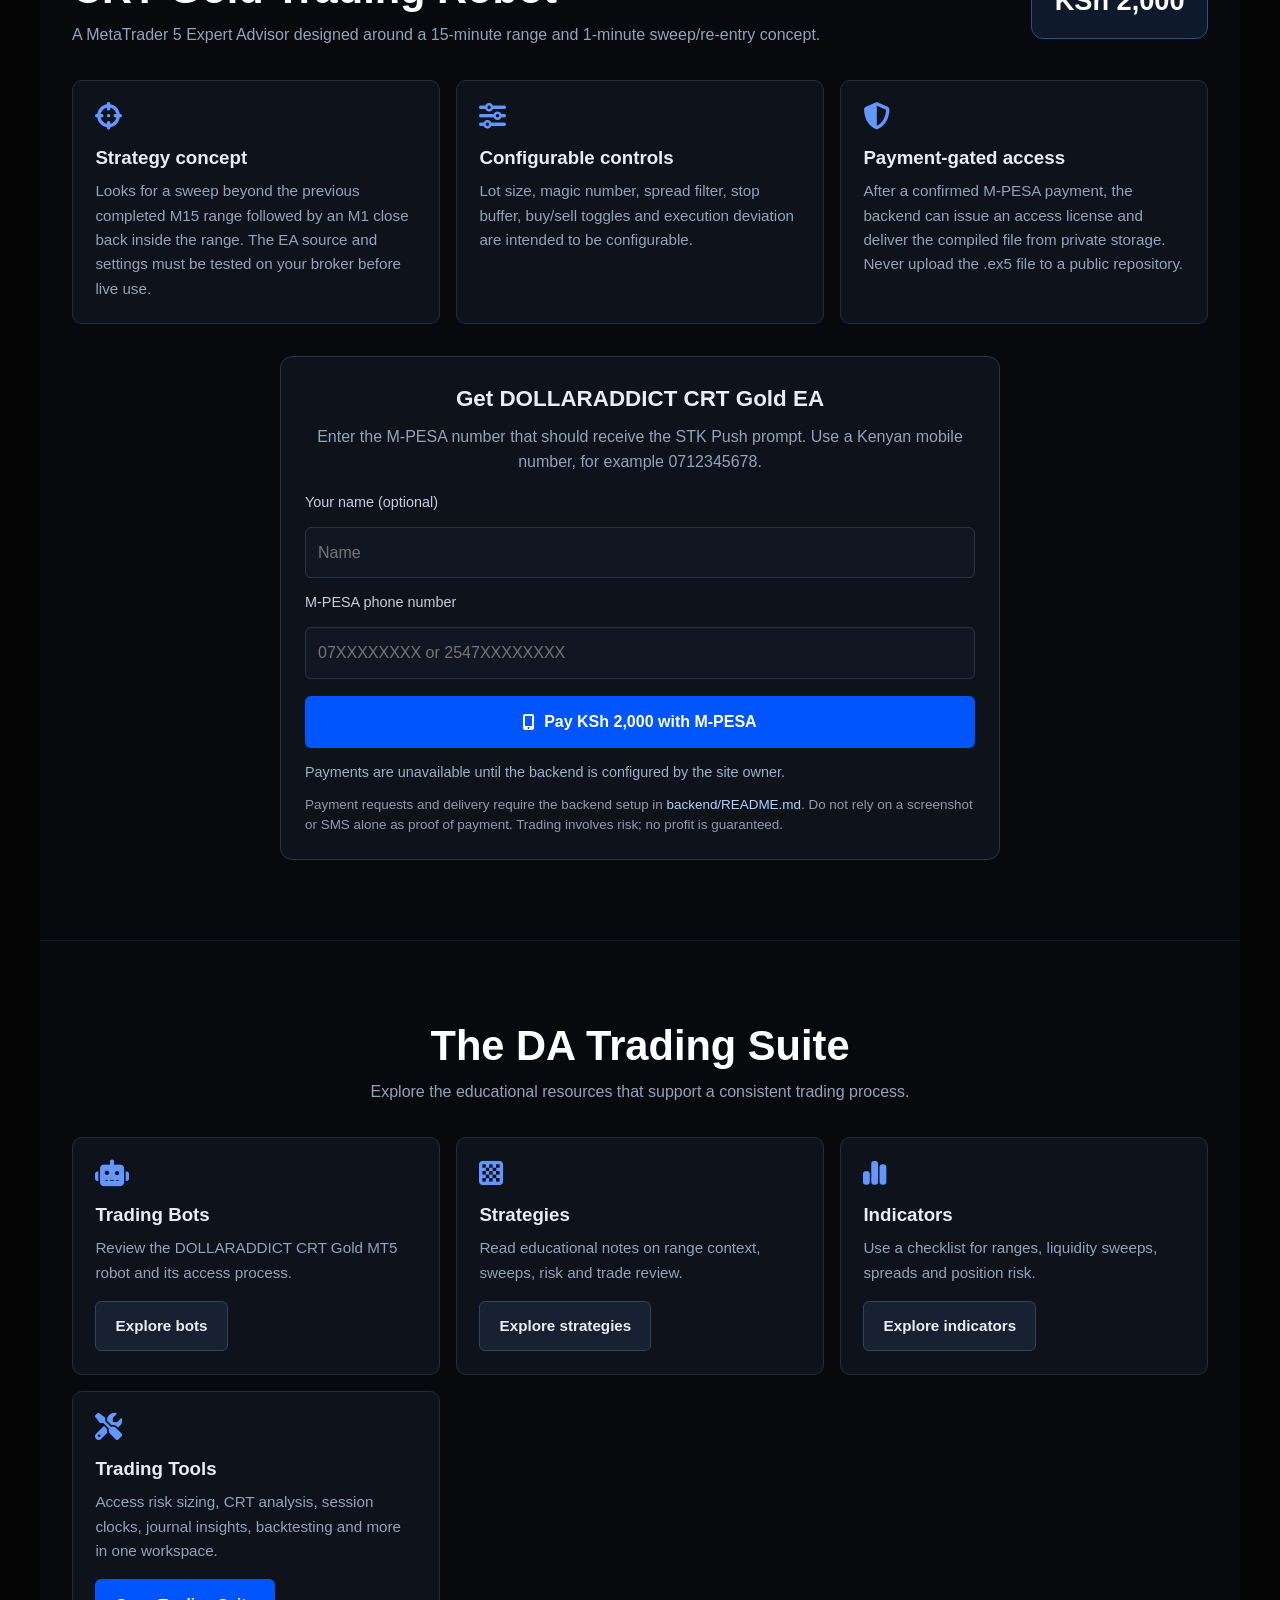
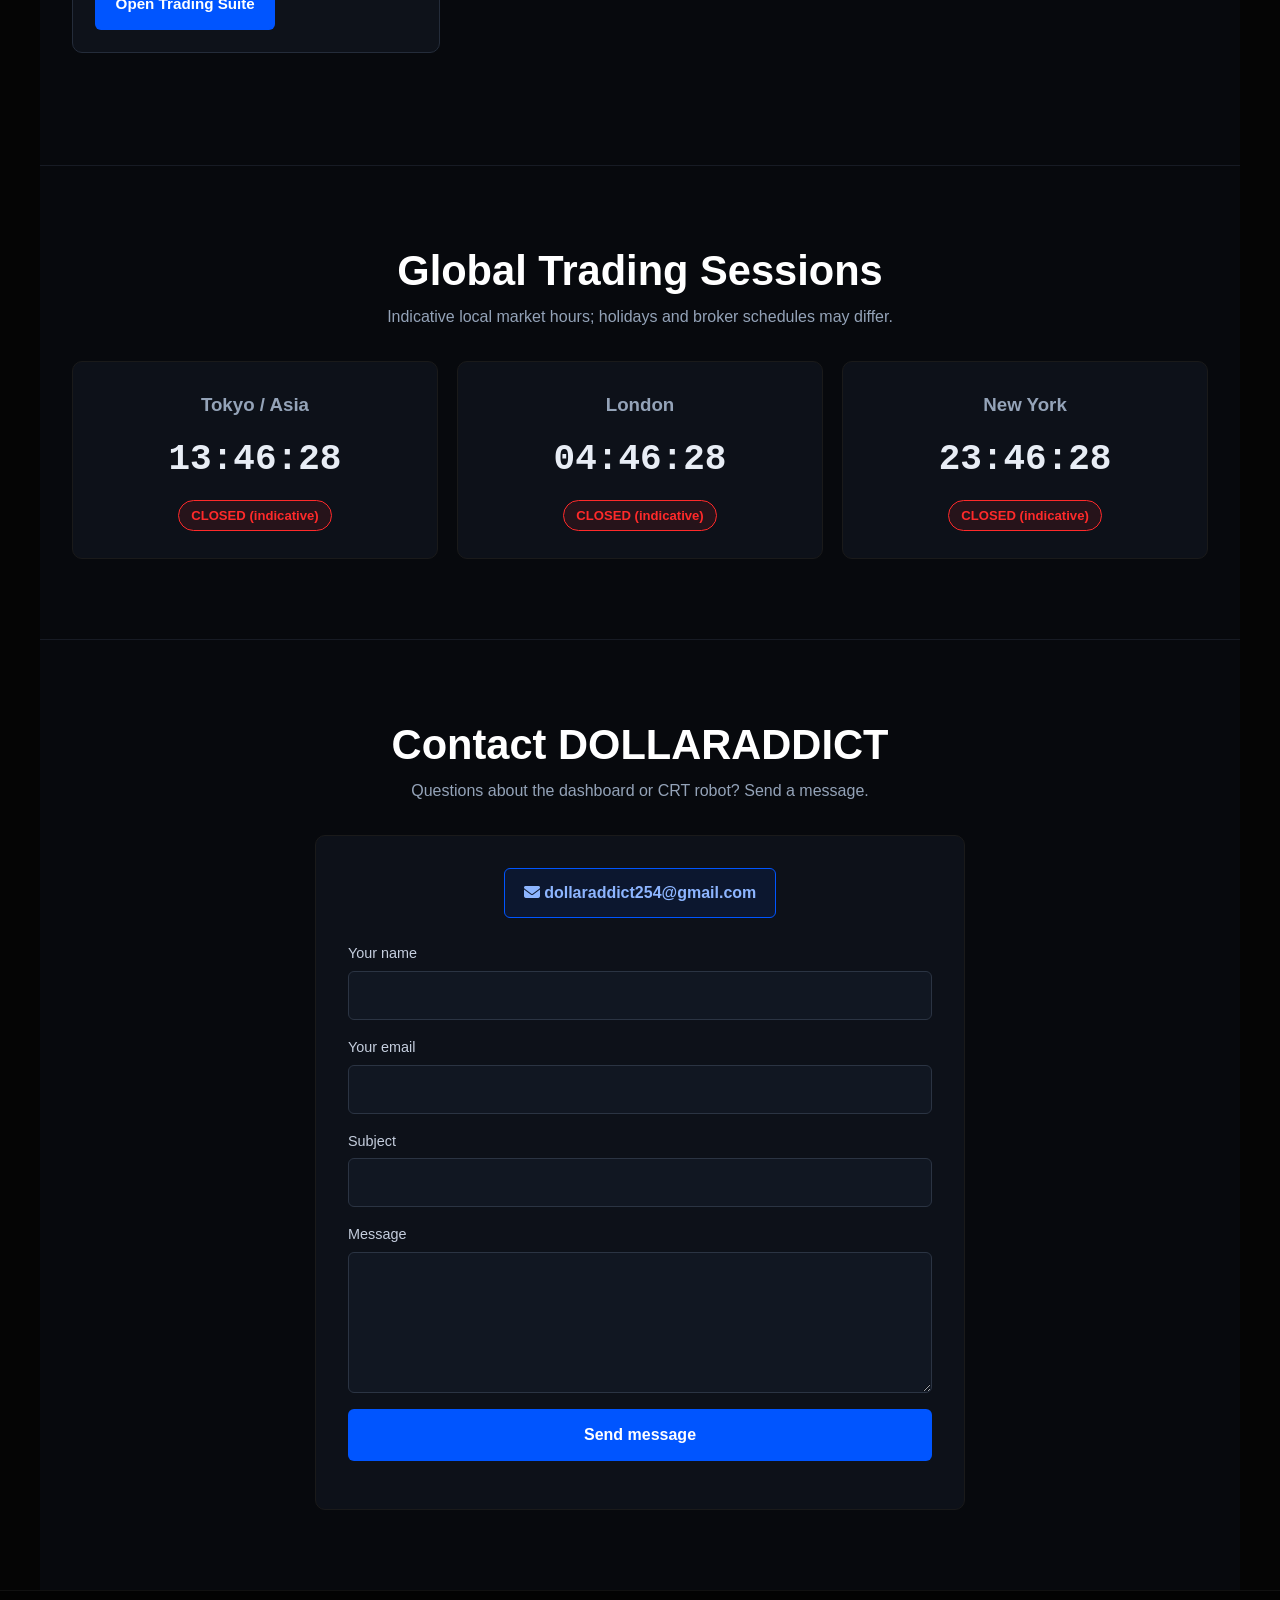
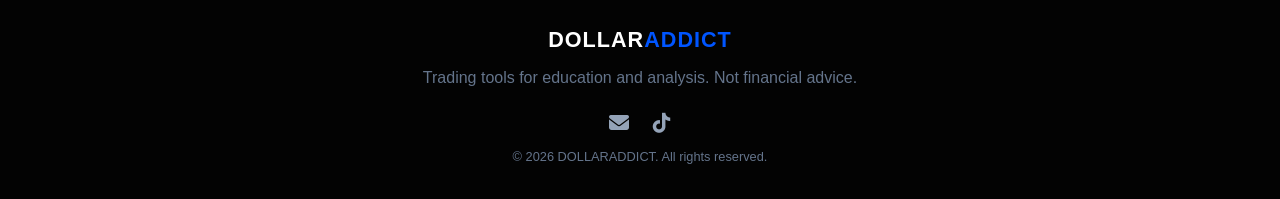
==== commit e4166ea3: "Add files via upload" ====
--- a/index.html
+++ b/index.html
@@ -9,9 +9,9 @@
 </head>
 <body>
 <canvas id="bg-canvas" aria-hidden="true"></canvas>
-<header><nav class="navbar"><a class="logo" href="#home">DOLLAR<span class="highlight">ADDICT</span></a><button class="menu-toggle" id="mobile-menu" aria-label="Open navigation" aria-expanded="false"><i class="fa-solid fa-bars"></i></button><ul class="nav-links"><li><a href="#dashboard">Live Charts</a></li><li><a href="#journal">Journal</a></li><li><a href="#statistics">Statistics</a></li><li><a href="#robot">CRT Robot</a></li><li><a href="#suite">DA Suite</a></li><li><a href="#sessions">Sessions</a></li><li><a href="#contact" class="nav-contact-btn">Contact</a></li></ul></nav></header>
+<header><nav class="navbar"><a class="logo" href="#home">DOLLAR<span class="highlight">ADDICT</span></a><button class="menu-toggle" id="mobile-menu" aria-label="Open navigation" aria-expanded="false"><i class="fa-solid fa-bars"></i></button><ul class="nav-links"><li><a href="#dashboard">Live Charts</a></li><li><a href="#journal">Journal</a></li><li><a href="#statistics">Statistics</a></li><li><a href="#robot">CRT Robot</a></li><li><a href="#suite">DA Suite</a></li><li><a href="./tools/index.html">Trading Tools</a></li><li><a href="#sessions">Sessions</a></li><li><a href="#contact" class="nav-contact-btn">Contact</a></li></ul></nav></header>
 <main>
-<section class="hero" id="home"><div class="hero-content"><div class="eyebrow"><span class="pulse-dot"></span> TRADING TOOLS • BUILT FOR DISCIPLINE</div><h1>Trade with a <span class="highlight">clear plan.</span></h1><p>Charts, trade tracking, performance statistics and the DOLLARADDICT CRT Gold robot — in one place.</p><div class="hero-btns"><a class="btn btn-blue" href="#dashboard"><i class="fa-solid fa-chart-line"></i> Open Dashboard</a><a class="btn btn-secondary" href="#robot"><i class="fa-solid fa-robot"></i> Explore CRT Robot</a></div>
+<section class="hero" id="home"><div class="hero-content"><div class="eyebrow"><span class="pulse-dot"></span> TRADING TOOLS • BUILT FOR DISCIPLINE</div><h1>Trade with a <span class="highlight">clearer plan.</span></h1><p>Charts, trade tracking, performance statistics and the DOLLARADDICT CRT Gold robot — in one place.</p><div class="hero-btns"><a class="btn btn-blue" href="#dashboard"><i class="fa-solid fa-chart-line"></i> Open Dashboard</a><a class="btn btn-secondary" href="#robot"><i class="fa-solid fa-robot"></i> Explore CRT Robot</a></div>
 <div class="pwa-showcase-panel"><div class="pwa-content-wrapper"><div class="app-mockup-animation"><img class="animated-app-icon" src="./icons/icon-192.png" alt="DOLLARADDICT app icon"></div><div class="app-promo-text"><h3>Take DOLLARADDICT with you</h3><p>Install the app on a supported device for a quick, app-like way to open your trading workspace.</p><div id="pwa-install-container"><button class="btn btn-install-app" id="pwa-install-btn"><i class="fa-solid fa-download"></i> Install App</button></div><p class="small-note">Installation requires a supported browser and HTTPS. Some features need internet access.</p></div></div></div>
 </div></section>
 <section id="dashboard" class="trading-dashboard-section"><h2>Live Trading Dashboard</h2><p class="section-subtitle">Charts are embedded from TradingView. Quotes and symbols depend on TradingView's providers.</p><div class="dashboard-controls"><label>Instrument<select id="chart-symbol"><option value="OANDA:XAUUSD">Gold (XAUUSD)</option><option value="FX:EURUSD">EUR/USD</option><option value="FX:GBPUSD">GBP/USD</option><option value="COINBASE:BTCUSD">Bitcoin (BTC/USD)</option></select></label><label>Timeframe<select id="chart-timeframe"><option value="1">1 minute</option><option value="5">5 minutes</option><option value="15">15 minutes</option><option value="30">30 minutes</option><option value="60" selected>1 hour</option><option value="240">4 hours</option><option value="D">1 day</option></select></label><a class="btn btn-secondary" id="open-full-chart" href="https://www.tradingview.com/chart/?symbol=OANDA%3AXAUUSD" target="_blank" rel="noopener noreferrer">Open full chart ↗</a></div><div class="chart-frame-wrap"><iframe id="tradingview-chart" title="TradingView live market chart" loading="lazy" src="https://www.tradingview.com/widgetembed/?symbol=OANDA%3AXAUUSD&interval=60&theme=dark&style=1&timezone=Etc%2FUTC&withdateranges=1&hideideas=1" allowfullscreen></iframe></div><p class="small-note">Charts are informational, not investment advice. Check your broker's prices and trading conditions before placing a trade.</p></section>
@@ -21,7 +21,7 @@
 <div class="table-container"><table class="market-table journal-table"><thead><tr><th>Date</th><th>Instrument</th><th>Side</th><th>Entry</th><th>Exit</th><th>Lots</th><th>Result</th><th>Strategy / Notes</th><th>Actions</th></tr></thead><tbody id="journal-table-body"></tbody></table></div><p id="journal-empty" class="empty-state" hidden>No trades match this view yet. Add your first trade above.</p></section>
 <section id="statistics" class="statistics-section"><h2>Trading Statistics</h2><p class="section-subtitle">Calculated from the trades visible under your current journal filters.</p><div class="stats-grid"><div class="stat-card"><span>Total trades</span><strong id="stat-total">0</strong></div><div class="stat-card"><span>Wins / losses</span><strong id="stat-wins-losses">0 / 0</strong></div><div class="stat-card"><span>Win rate</span><strong id="stat-win-rate">0.0%</strong></div><div class="stat-card"><span>Net result</span><strong id="stat-net">0.00</strong></div><div class="stat-card"><span>Average result / trade</span><strong id="stat-average">0.00</strong></div><div class="stat-card"><span>Profit factor</span><strong id="stat-profit-factor">—</strong></div></div><div class="stats-chart-grid"><div class="stat-chart-card"><h3>Equity curve (cumulative result)</h3><canvas id="equity-chart" aria-label="Equity curve chart"></canvas></div><div class="stat-chart-card"><h3>Daily performance</h3><canvas id="daily-chart" aria-label="Daily performance chart"></canvas></div></div><div class="breakdown-wrap"><h3>Instrument / Strategy breakdown</h3><div class="table-container"><table class="market-table"><thead><tr><th>Group</th><th>Trades</th><th>Wins</th><th>Net</th><th>Win rate</th></tr></thead><tbody id="breakdown-table-body"></tbody></table></div></div><p class="small-note">Statistics depend on accurate manual entries. The journal does not connect to your broker or verify actual fills.</p></section>
 <section id="robot" class="robot-section"><div class="robot-heading"><div><div class="eyebrow">DOLLARADDICT EXPERT ADVISOR</div><h2>CRT Gold Trading Robot</h2><p class="section-subtitle">A MetaTrader 5 Expert Advisor designed around a 15-minute range and 1-minute sweep/re-entry concept.</p></div><div class="price-tag"><span>One-time access</span><strong>KSh 2,000</strong></div></div><div class="robot-grid"><article class="robot-card"><i class="fa-solid fa-crosshairs"></i><h3>Strategy concept</h3><p>Looks for a sweep beyond the previous completed M15 range followed by an M1 close back inside the range. The EA source and settings must be tested on your broker before live use.</p></article><article class="robot-card"><i class="fa-solid fa-sliders"></i><h3>Configurable controls</h3><p>Lot size, magic number, spread filter, stop buffer, buy/sell toggles and execution deviation are intended to be configurable.</p></article><article class="robot-card"><i class="fa-solid fa-shield-halved"></i><h3>Payment-gated access</h3><p>After a confirmed M-PESA payment, the backend can issue an access license and deliver the compiled file from private storage. Never upload the .ex5 file to a public repository.</p></article></div><div class="checkout-card"><h3>Get DOLLARADDICT CRT Gold EA</h3><p class="muted">Enter the M-PESA number that should receive the STK Push prompt. Use a Kenyan mobile number, for example 0712345678.</p><form id="checkout-form"><label for="buyer-name">Your name (optional)</label><input id="buyer-name" maxlength="100" autocomplete="name" placeholder="Name"><label for="buyer-phone">M-PESA phone number</label><input id="buyer-phone" inputmode="tel" autocomplete="tel" placeholder="07XXXXXXXX or 2547XXXXXXXX" required><button class="btn btn-blue" id="checkout-submit" type="submit"><i class="fa-solid fa-mobile-screen-button"></i> Pay KSh 2,000 with M-PESA</button><p id="checkout-status" class="form-status" role="status" aria-live="polite">Payments are unavailable until the backend is configured by the site owner.</p><div id="license-result" hidden></div></form><p class="small-note">Payment requests and delivery require the backend setup in <code>backend/README.md</code>. Do not rely on a screenshot or SMS alone as proof of payment. Trading involves risk; no profit is guaranteed.</p></div></section>
-<section id="suite" class="robot-section"><h2>The DA Trading Suite</h2><p class="section-subtitle">Explore the educational resources that support a consistent trading process.</p><div class="robot-grid"><article class="robot-card"><i class="fa-solid fa-robot"></i><h3>Trading Bots</h3><p>Review the DOLLARADDICT CRT Gold MT5 robot and its access process.</p><p style="margin-top:1rem"><a class="btn btn-secondary" href="./tools/bots.html">Explore bots</a></p></article><article class="robot-card"><i class="fa-solid fa-chess-board"></i><h3>Strategies</h3><p>Read educational notes on range context, sweeps, risk and trade review.</p><p style="margin-top:1rem"><a class="btn btn-secondary" href="./tools/strategies.html">Explore strategies</a></p></article><article class="robot-card"><i class="fa-solid fa-chart-simple"></i><h3>Indicators</h3><p>Use a checklist for ranges, liquidity sweeps, spreads and position risk.</p><p style="margin-top:1rem"><a class="btn btn-secondary" href="./tools/indicators.html">Explore indicators</a></p></article></div></section>
+<section id="suite" class="robot-section"><h2>The DA Trading Suite</h2><p class="section-subtitle">Explore the educational resources that support a consistent trading process.</p><div class="robot-grid"><article class="robot-card"><i class="fa-solid fa-robot"></i><h3>Trading Bots</h3><p>Review the DOLLARADDICT CRT Gold MT5 robot and its access process.</p><p style="margin-top:1rem"><a class="btn btn-secondary" href="./tools/bots.html">Explore bots</a></p></article><article class="robot-card"><i class="fa-solid fa-chess-board"></i><h3>Strategies</h3><p>Read educational notes on range context, sweeps, risk and trade review.</p><p style="margin-top:1rem"><a class="btn btn-secondary" href="./tools/strategies.html">Explore strategies</a></p></article><article class="robot-card"><i class="fa-solid fa-chart-simple"></i><h3>Indicators</h3><p>Use a checklist for ranges, liquidity sweeps, spreads and position risk.</p><p style="margin-top:1rem"><a class="btn btn-secondary" href="./tools/indicators.html">Explore indicators</a></p></article><article class="robot-card"><i class="fa-solid fa-screwdriver-wrench"></i><h3>Trading Tools</h3><p>Access risk sizing, CRT analysis, session clocks, journal insights, backtesting and more in one workspace.</p><p style="margin-top:1rem"><a class="btn btn-blue" href="./tools/index.html">Open Trading Suite</a></p></article></div></section>
 <section id="sessions" class="clocks-section"><h2>Global Trading Sessions</h2><p class="section-subtitle">Indicative local market hours; holidays and broker schedules may differ.</p><div class="clock-grid"><article class="clock-card"><h3>Tokyo / Asia</h3><div class="live-clock" id="clock-asia">--:--:--</div><span id="status-asia" class="session-status status-closed">Checking…</span></article><article class="clock-card"><h3>London</h3><div class="live-clock" id="clock-london">--:--:--</div><span id="status-london" class="session-status status-closed">Checking…</span></article><article class="clock-card"><h3>New York</h3><div class="live-clock" id="clock-newyork">--:--:--</div><span id="status-newyork" class="session-status status-closed">Checking…</span></article></div></section>
 <section id="contact" class="contact-section"><h2>Contact DOLLARADDICT</h2><p class="section-subtitle">Questions about the dashboard or CRT robot? Send a message.</p><div class="contact-box"><a class="email-display-btn" href="mailto:dollaraddict254@gmail.com"><i class="fa-solid fa-envelope"></i> dollaraddict254@gmail.com</a><form id="contact-form"><label>Your name<input id="contact-name" required maxlength="100" autocomplete="name"></label><label>Your email<input id="contact-email" type="email" required maxlength="254" autocomplete="email"></label><label>Subject<input id="contact-subject" required maxlength="150"></label><label>Message<textarea id="contact-message" rows="5" required maxlength="5000"></textarea></label><button class="btn btn-blue" id="contact-submit" type="submit">Send message</button><p id="contact-status" class="form-status" role="status" aria-live="polite"></p></form></div></section>
 </main><footer><a class="logo" href="#home">DOLLAR<span class="highlight">ADDICT</span></a><p>Trading tools for education and analysis. Not financial advice.</p><div class="social-icons"><a href="mailto:dollaraddict254@gmail.com" aria-label="Email"><i class="fa-solid fa-envelope"></i></a><a href="https://www.tiktok.com/@saml_____" target="_blank" rel="noopener noreferrer" aria-label="TikTok"><i class="fa-brands fa-tiktok"></i></a></div><p class="copyright">© <span id="year"></span> DOLLARADDICT. All rights reserved.</p></footer>
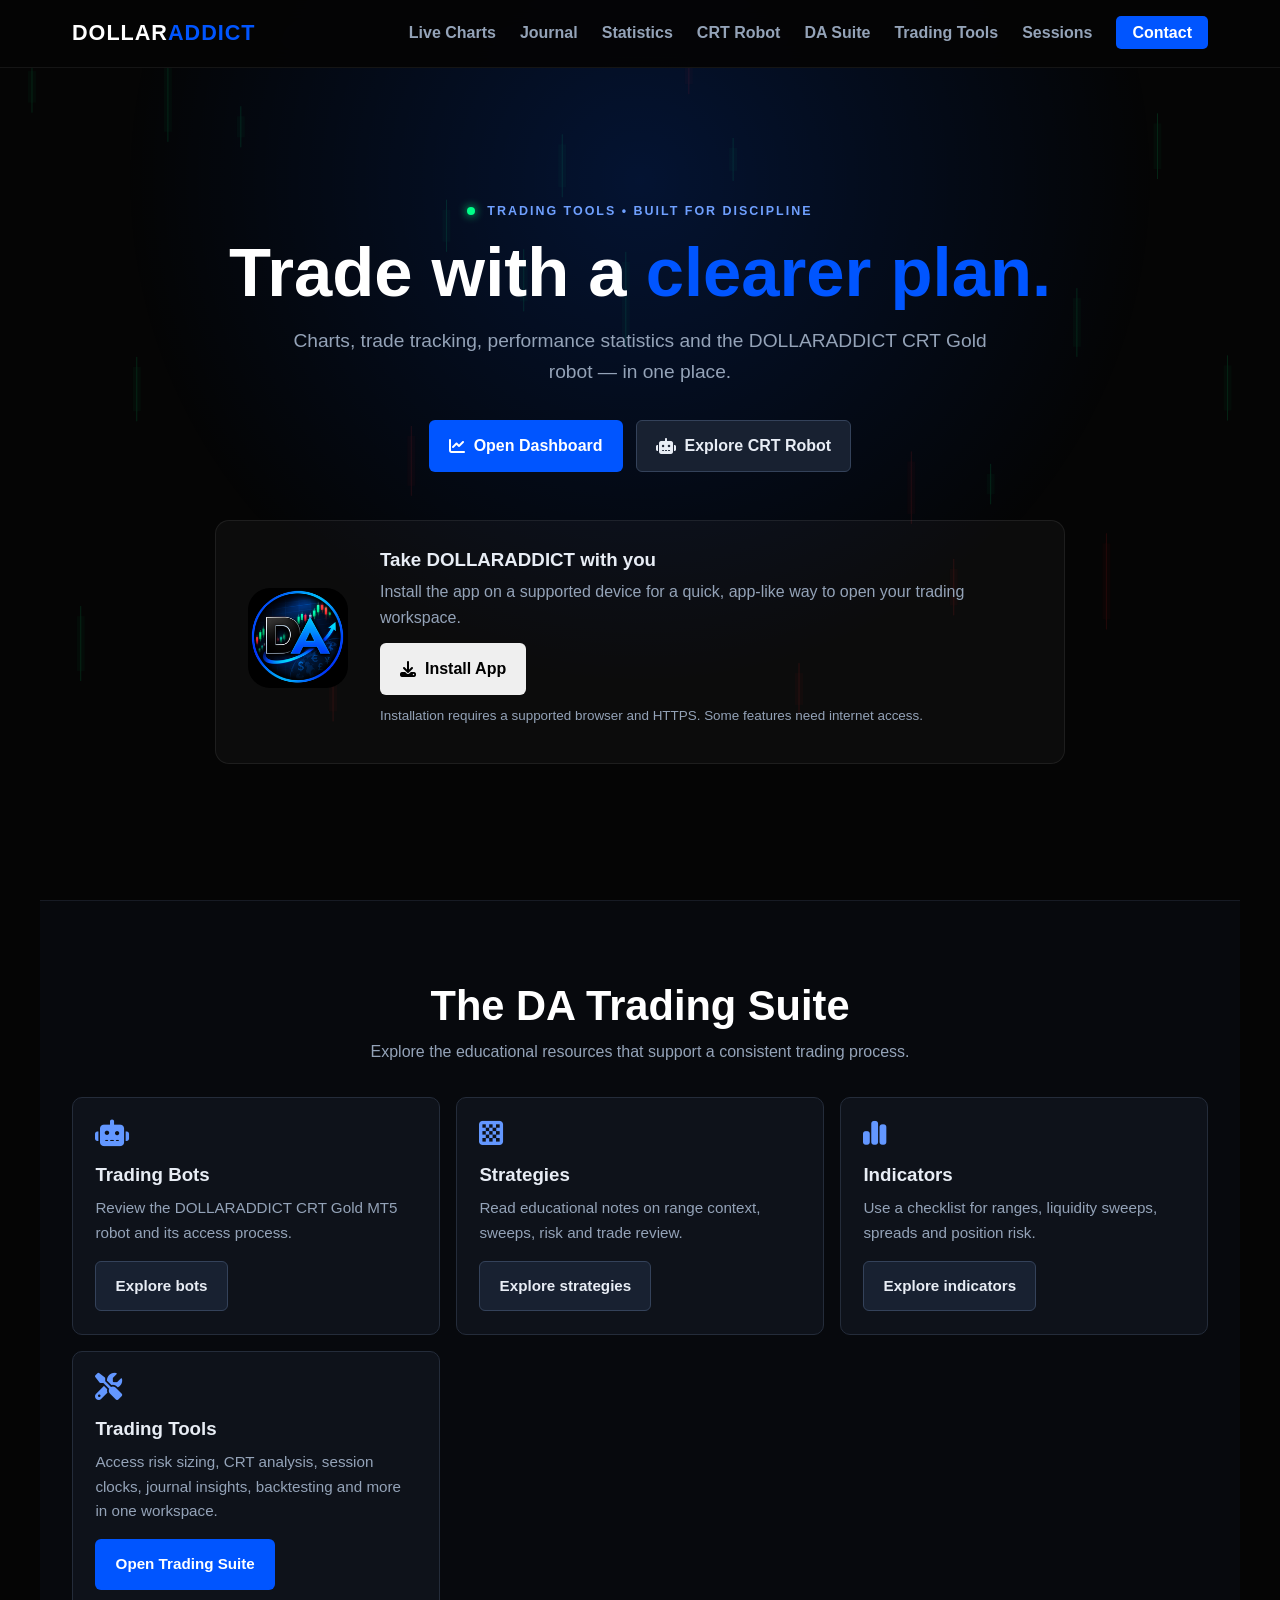
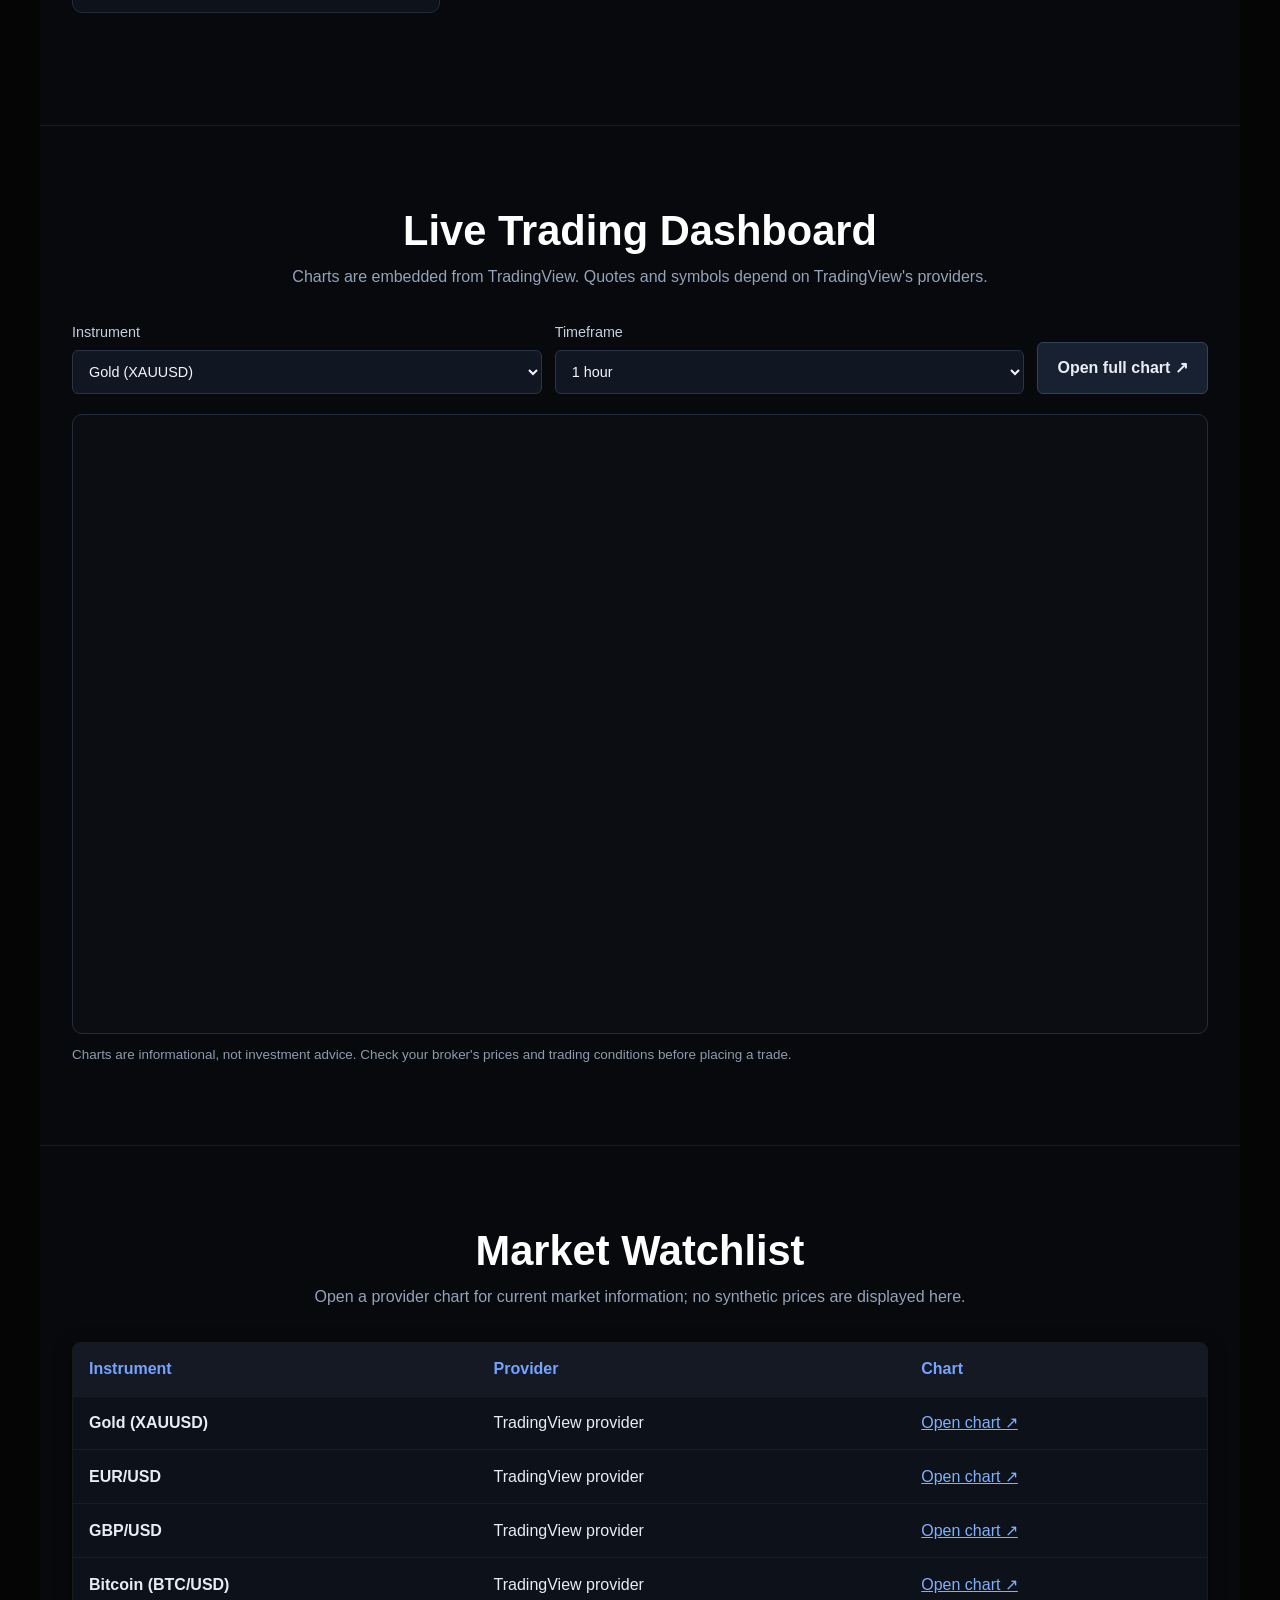
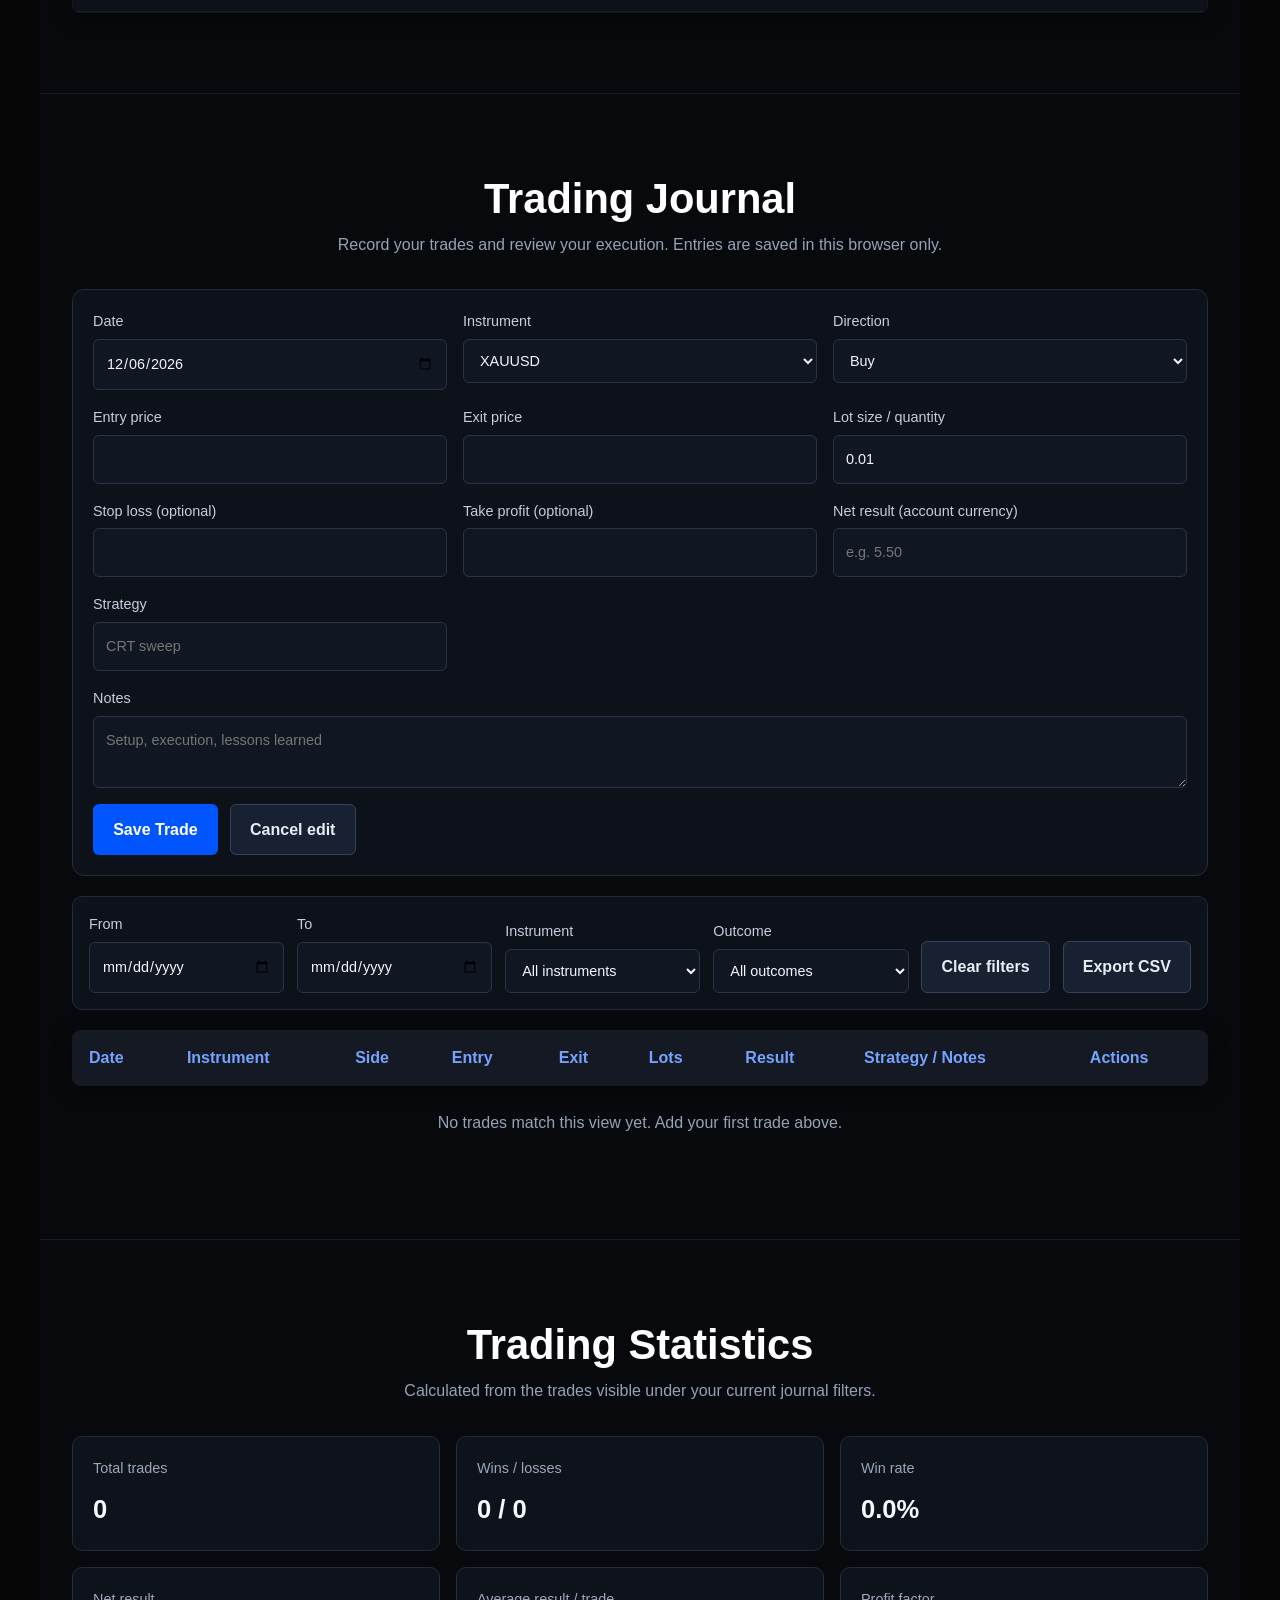
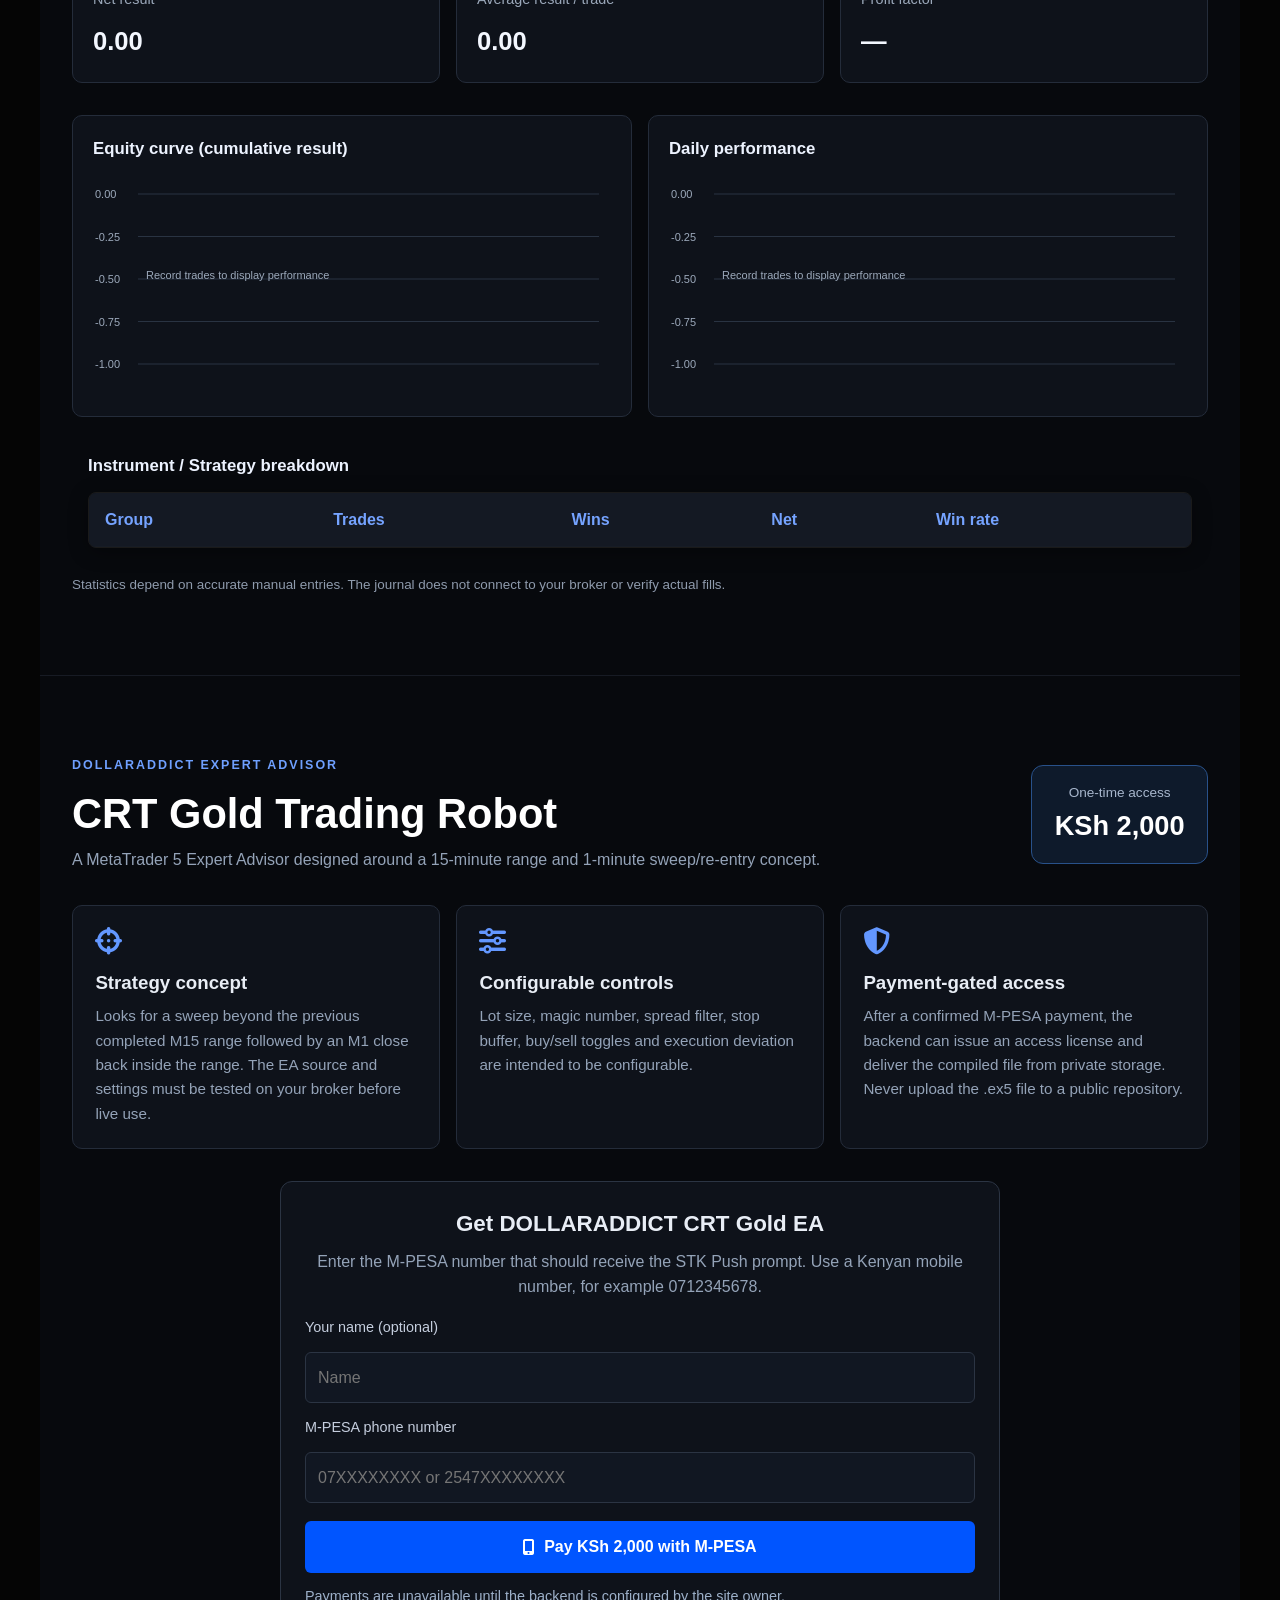
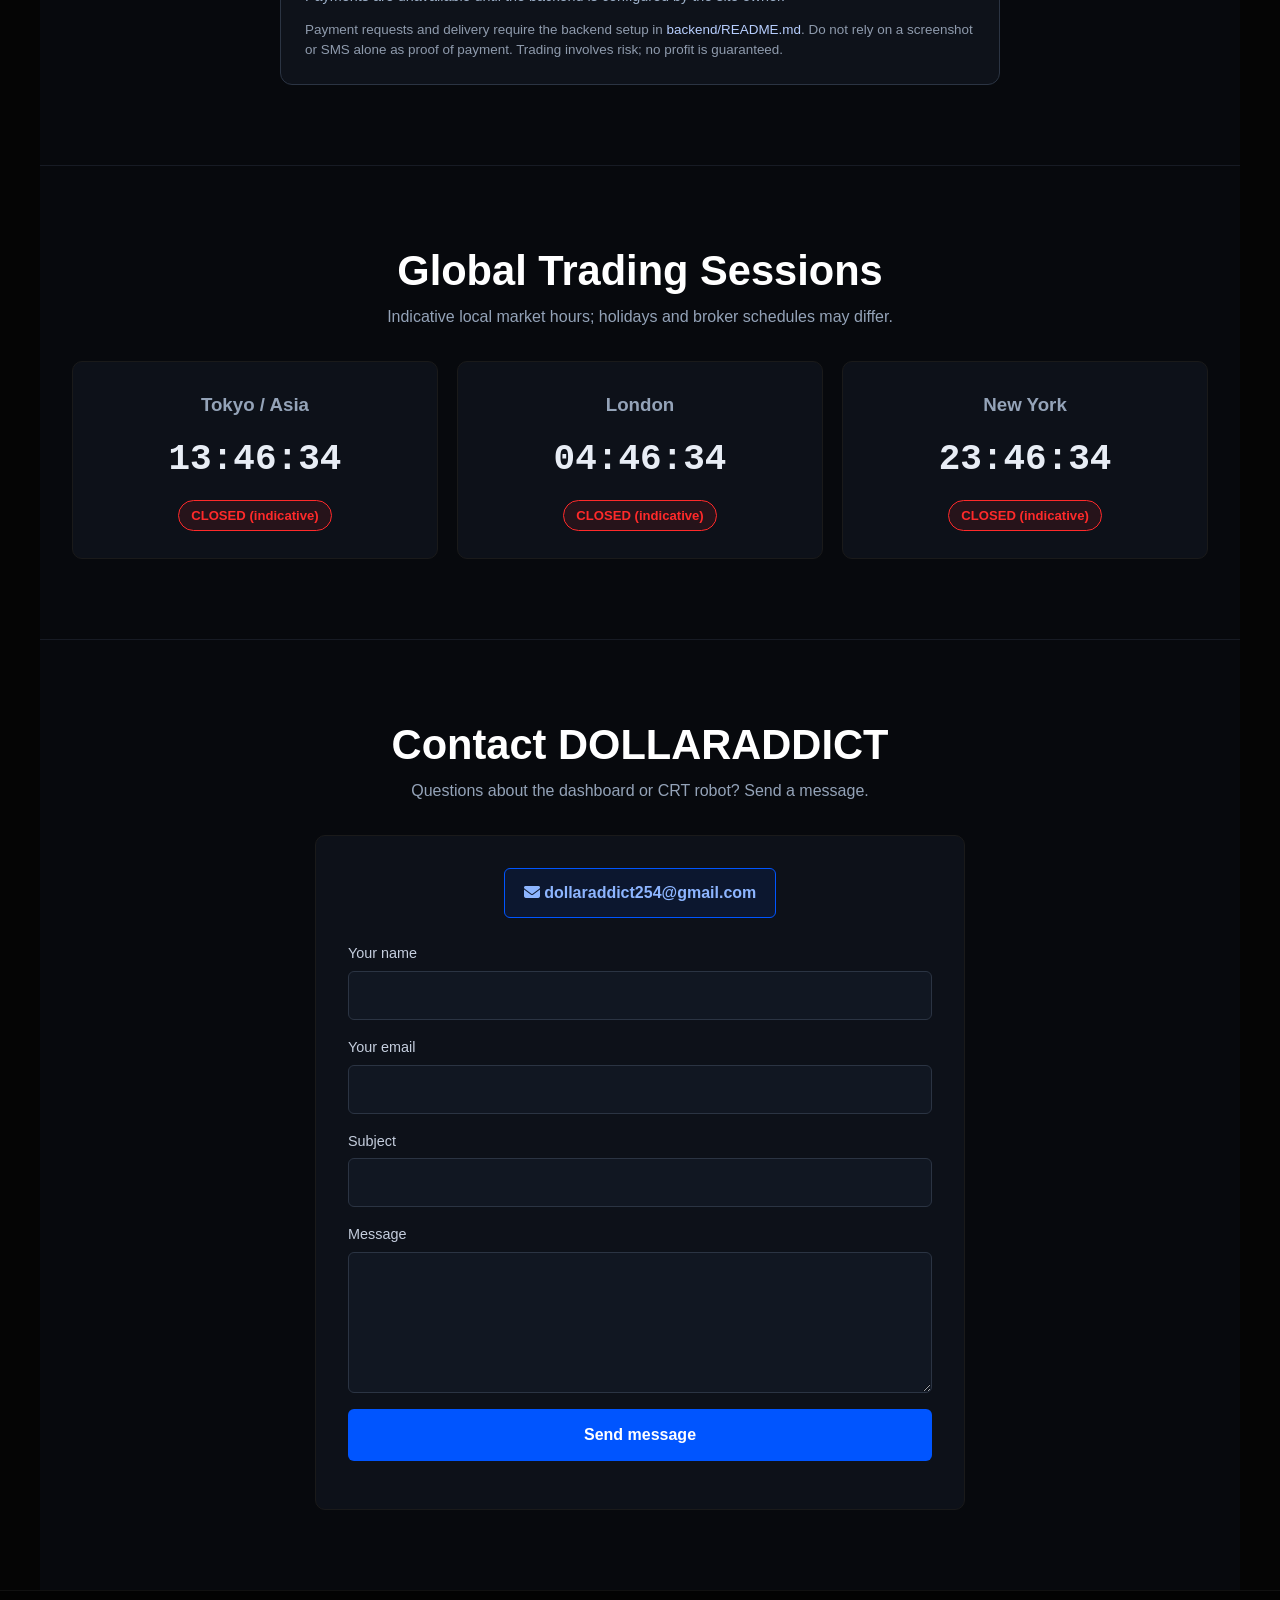
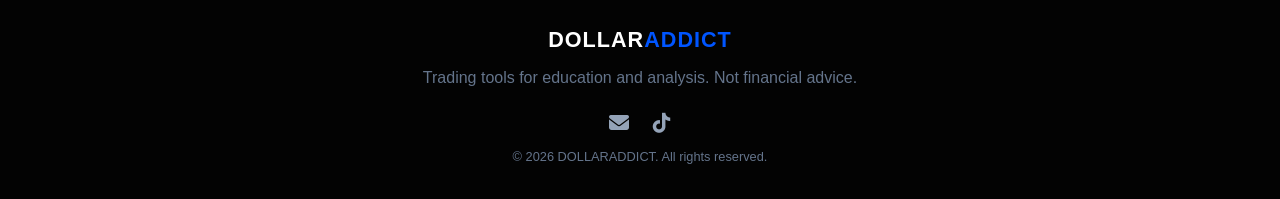
==== commit c9f3917f: "Add files via upload" ====
--- a/index.html
+++ b/index.html
@@ -14,6 +14,7 @@
 <section class="hero" id="home"><div class="hero-content"><div class="eyebrow"><span class="pulse-dot"></span> TRADING TOOLS • BUILT FOR DISCIPLINE</div><h1>Trade with a <span class="highlight">clearer plan.</span></h1><p>Charts, trade tracking, performance statistics and the DOLLARADDICT CRT Gold robot — in one place.</p><div class="hero-btns"><a class="btn btn-blue" href="#dashboard"><i class="fa-solid fa-chart-line"></i> Open Dashboard</a><a class="btn btn-secondary" href="#robot"><i class="fa-solid fa-robot"></i> Explore CRT Robot</a></div>
 <div class="pwa-showcase-panel"><div class="pwa-content-wrapper"><div class="app-mockup-animation"><img class="animated-app-icon" src="./icons/icon-192.png" alt="DOLLARADDICT app icon"></div><div class="app-promo-text"><h3>Take DOLLARADDICT with you</h3><p>Install the app on a supported device for a quick, app-like way to open your trading workspace.</p><div id="pwa-install-container"><button class="btn btn-install-app" id="pwa-install-btn"><i class="fa-solid fa-download"></i> Install App</button></div><p class="small-note">Installation requires a supported browser and HTTPS. Some features need internet access.</p></div></div></div>
 </div></section>
+<section id="suite" class="robot-section"><h2>The DA Trading Suite</h2><p class="section-subtitle">Explore the educational resources that support a consistent trading process.</p><div class="robot-grid"><article class="robot-card"><i class="fa-solid fa-robot"></i><h3>Trading Bots</h3><p>Review the DOLLARADDICT CRT Gold MT5 robot and its access process.</p><p style="margin-top:1rem"><a class="btn btn-secondary" href="./tools/bots.html">Explore bots</a></p></article><article class="robot-card"><i class="fa-solid fa-chess-board"></i><h3>Strategies</h3><p>Read educational notes on range context, sweeps, risk and trade review.</p><p style="margin-top:1rem"><a class="btn btn-secondary" href="./tools/strategies.html">Explore strategies</a></p></article><article class="robot-card"><i class="fa-solid fa-chart-simple"></i><h3>Indicators</h3><p>Use a checklist for ranges, liquidity sweeps, spreads and position risk.</p><p style="margin-top:1rem"><a class="btn btn-secondary" href="./tools/indicators.html">Explore indicators</a></p></article><article class="robot-card"><i class="fa-solid fa-screwdriver-wrench"></i><h3>Trading Tools</h3><p>Access risk sizing, CRT analysis, session clocks, journal insights, backtesting and more in one workspace.</p><p style="margin-top:1rem"><a class="btn btn-blue" href="./tools/index.html">Open Trading Suite</a></p></article></div></section>
 <section id="dashboard" class="trading-dashboard-section"><h2>Live Trading Dashboard</h2><p class="section-subtitle">Charts are embedded from TradingView. Quotes and symbols depend on TradingView's providers.</p><div class="dashboard-controls"><label>Instrument<select id="chart-symbol"><option value="OANDA:XAUUSD">Gold (XAUUSD)</option><option value="FX:EURUSD">EUR/USD</option><option value="FX:GBPUSD">GBP/USD</option><option value="COINBASE:BTCUSD">Bitcoin (BTC/USD)</option></select></label><label>Timeframe<select id="chart-timeframe"><option value="1">1 minute</option><option value="5">5 minutes</option><option value="15">15 minutes</option><option value="30">30 minutes</option><option value="60" selected>1 hour</option><option value="240">4 hours</option><option value="D">1 day</option></select></label><a class="btn btn-secondary" id="open-full-chart" href="https://www.tradingview.com/chart/?symbol=OANDA%3AXAUUSD" target="_blank" rel="noopener noreferrer">Open full chart ↗</a></div><div class="chart-frame-wrap"><iframe id="tradingview-chart" title="TradingView live market chart" loading="lazy" src="https://www.tradingview.com/widgetembed/?symbol=OANDA%3AXAUUSD&interval=60&theme=dark&style=1&timezone=Etc%2FUTC&withdateranges=1&hideideas=1" allowfullscreen></iframe></div><p class="small-note">Charts are informational, not investment advice. Check your broker's prices and trading conditions before placing a trade.</p></section>
 <section class="markets-section"><h2>Market Watchlist</h2><p class="section-subtitle">Open a provider chart for current market information; no synthetic prices are displayed here.</p><div class="table-container"><table class="market-table"><thead><tr><th>Instrument</th><th>Provider</th><th>Chart</th></tr></thead><tbody id="forex-table-body"></tbody></table></div></section>
 <section id="journal" class="journal-section"><h2>Trading Journal</h2><p class="section-subtitle">Record your trades and review your execution. Entries are saved in this browser only.</p><form id="trade-form" class="trade-form"><input type="hidden" id="trade-id"><label>Date<input id="trade-date" type="date" required></label><label>Instrument<select id="trade-instrument"><option>XAUUSD</option><option>EURUSD</option><option>GBPUSD</option><option>BTCUSD</option><option>Other</option></select></label><label>Direction<select id="trade-direction"><option>Buy</option><option>Sell</option></select></label><label>Entry price<input id="trade-entry" type="number" min="0" step="any" required></label><label>Exit price<input id="trade-exit" type="number" min="0" step="any" required></label><label>Lot size / quantity<input id="trade-lots" type="number" min="0.000001" step="any" value="0.01" required></label><label>Stop loss (optional)<input id="trade-sl" type="number" min="0" step="any"></label><label>Take profit (optional)<input id="trade-tp" type="number" min="0" step="any"></label><label>Net result (account currency)<input id="trade-result" type="number" step="any" required placeholder="e.g. 5.50"></label><label>Strategy<input id="trade-strategy" maxlength="100" placeholder="CRT sweep"></label><label class="wide-field">Notes<textarea id="trade-notes" rows="2" maxlength="1500" placeholder="Setup, execution, lessons learned"></textarea></label><div class="form-actions wide-field"><button class="btn btn-blue" id="trade-submit" type="submit">Save Trade</button><button class="btn btn-secondary" id="trade-cancel" type="button" hidden>Cancel edit</button><span id="trade-form-status" role="status"></span></div></form>
@@ -21,7 +22,6 @@
 <div class="table-container"><table class="market-table journal-table"><thead><tr><th>Date</th><th>Instrument</th><th>Side</th><th>Entry</th><th>Exit</th><th>Lots</th><th>Result</th><th>Strategy / Notes</th><th>Actions</th></tr></thead><tbody id="journal-table-body"></tbody></table></div><p id="journal-empty" class="empty-state" hidden>No trades match this view yet. Add your first trade above.</p></section>
 <section id="statistics" class="statistics-section"><h2>Trading Statistics</h2><p class="section-subtitle">Calculated from the trades visible under your current journal filters.</p><div class="stats-grid"><div class="stat-card"><span>Total trades</span><strong id="stat-total">0</strong></div><div class="stat-card"><span>Wins / losses</span><strong id="stat-wins-losses">0 / 0</strong></div><div class="stat-card"><span>Win rate</span><strong id="stat-win-rate">0.0%</strong></div><div class="stat-card"><span>Net result</span><strong id="stat-net">0.00</strong></div><div class="stat-card"><span>Average result / trade</span><strong id="stat-average">0.00</strong></div><div class="stat-card"><span>Profit factor</span><strong id="stat-profit-factor">—</strong></div></div><div class="stats-chart-grid"><div class="stat-chart-card"><h3>Equity curve (cumulative result)</h3><canvas id="equity-chart" aria-label="Equity curve chart"></canvas></div><div class="stat-chart-card"><h3>Daily performance</h3><canvas id="daily-chart" aria-label="Daily performance chart"></canvas></div></div><div class="breakdown-wrap"><h3>Instrument / Strategy breakdown</h3><div class="table-container"><table class="market-table"><thead><tr><th>Group</th><th>Trades</th><th>Wins</th><th>Net</th><th>Win rate</th></tr></thead><tbody id="breakdown-table-body"></tbody></table></div></div><p class="small-note">Statistics depend on accurate manual entries. The journal does not connect to your broker or verify actual fills.</p></section>
 <section id="robot" class="robot-section"><div class="robot-heading"><div><div class="eyebrow">DOLLARADDICT EXPERT ADVISOR</div><h2>CRT Gold Trading Robot</h2><p class="section-subtitle">A MetaTrader 5 Expert Advisor designed around a 15-minute range and 1-minute sweep/re-entry concept.</p></div><div class="price-tag"><span>One-time access</span><strong>KSh 2,000</strong></div></div><div class="robot-grid"><article class="robot-card"><i class="fa-solid fa-crosshairs"></i><h3>Strategy concept</h3><p>Looks for a sweep beyond the previous completed M15 range followed by an M1 close back inside the range. The EA source and settings must be tested on your broker before live use.</p></article><article class="robot-card"><i class="fa-solid fa-sliders"></i><h3>Configurable controls</h3><p>Lot size, magic number, spread filter, stop buffer, buy/sell toggles and execution deviation are intended to be configurable.</p></article><article class="robot-card"><i class="fa-solid fa-shield-halved"></i><h3>Payment-gated access</h3><p>After a confirmed M-PESA payment, the backend can issue an access license and deliver the compiled file from private storage. Never upload the .ex5 file to a public repository.</p></article></div><div class="checkout-card"><h3>Get DOLLARADDICT CRT Gold EA</h3><p class="muted">Enter the M-PESA number that should receive the STK Push prompt. Use a Kenyan mobile number, for example 0712345678.</p><form id="checkout-form"><label for="buyer-name">Your name (optional)</label><input id="buyer-name" maxlength="100" autocomplete="name" placeholder="Name"><label for="buyer-phone">M-PESA phone number</label><input id="buyer-phone" inputmode="tel" autocomplete="tel" placeholder="07XXXXXXXX or 2547XXXXXXXX" required><button class="btn btn-blue" id="checkout-submit" type="submit"><i class="fa-solid fa-mobile-screen-button"></i> Pay KSh 2,000 with M-PESA</button><p id="checkout-status" class="form-status" role="status" aria-live="polite">Payments are unavailable until the backend is configured by the site owner.</p><div id="license-result" hidden></div></form><p class="small-note">Payment requests and delivery require the backend setup in <code>backend/README.md</code>. Do not rely on a screenshot or SMS alone as proof of payment. Trading involves risk; no profit is guaranteed.</p></div></section>
-<section id="suite" class="robot-section"><h2>The DA Trading Suite</h2><p class="section-subtitle">Explore the educational resources that support a consistent trading process.</p><div class="robot-grid"><article class="robot-card"><i class="fa-solid fa-robot"></i><h3>Trading Bots</h3><p>Review the DOLLARADDICT CRT Gold MT5 robot and its access process.</p><p style="margin-top:1rem"><a class="btn btn-secondary" href="./tools/bots.html">Explore bots</a></p></article><article class="robot-card"><i class="fa-solid fa-chess-board"></i><h3>Strategies</h3><p>Read educational notes on range context, sweeps, risk and trade review.</p><p style="margin-top:1rem"><a class="btn btn-secondary" href="./tools/strategies.html">Explore strategies</a></p></article><article class="robot-card"><i class="fa-solid fa-chart-simple"></i><h3>Indicators</h3><p>Use a checklist for ranges, liquidity sweeps, spreads and position risk.</p><p style="margin-top:1rem"><a class="btn btn-secondary" href="./tools/indicators.html">Explore indicators</a></p></article><article class="robot-card"><i class="fa-solid fa-screwdriver-wrench"></i><h3>Trading Tools</h3><p>Access risk sizing, CRT analysis, session clocks, journal insights, backtesting and more in one workspace.</p><p style="margin-top:1rem"><a class="btn btn-blue" href="./tools/index.html">Open Trading Suite</a></p></article></div></section>
 <section id="sessions" class="clocks-section"><h2>Global Trading Sessions</h2><p class="section-subtitle">Indicative local market hours; holidays and broker schedules may differ.</p><div class="clock-grid"><article class="clock-card"><h3>Tokyo / Asia</h3><div class="live-clock" id="clock-asia">--:--:--</div><span id="status-asia" class="session-status status-closed">Checking…</span></article><article class="clock-card"><h3>London</h3><div class="live-clock" id="clock-london">--:--:--</div><span id="status-london" class="session-status status-closed">Checking…</span></article><article class="clock-card"><h3>New York</h3><div class="live-clock" id="clock-newyork">--:--:--</div><span id="status-newyork" class="session-status status-closed">Checking…</span></article></div></section>
 <section id="contact" class="contact-section"><h2>Contact DOLLARADDICT</h2><p class="section-subtitle">Questions about the dashboard or CRT robot? Send a message.</p><div class="contact-box"><a class="email-display-btn" href="mailto:dollaraddict254@gmail.com"><i class="fa-solid fa-envelope"></i> dollaraddict254@gmail.com</a><form id="contact-form"><label>Your name<input id="contact-name" required maxlength="100" autocomplete="name"></label><label>Your email<input id="contact-email" type="email" required maxlength="254" autocomplete="email"></label><label>Subject<input id="contact-subject" required maxlength="150"></label><label>Message<textarea id="contact-message" rows="5" required maxlength="5000"></textarea></label><button class="btn btn-blue" id="contact-submit" type="submit">Send message</button><p id="contact-status" class="form-status" role="status" aria-live="polite"></p></form></div></section>
 </main><footer><a class="logo" href="#home">DOLLAR<span class="highlight">ADDICT</span></a><p>Trading tools for education and analysis. Not financial advice.</p><div class="social-icons"><a href="mailto:dollaraddict254@gmail.com" aria-label="Email"><i class="fa-solid fa-envelope"></i></a><a href="https://www.tiktok.com/@saml_____" target="_blank" rel="noopener noreferrer" aria-label="TikTok"><i class="fa-brands fa-tiktok"></i></a></div><p class="copyright">© <span id="year"></span> DOLLARADDICT. All rights reserved.</p></footer>
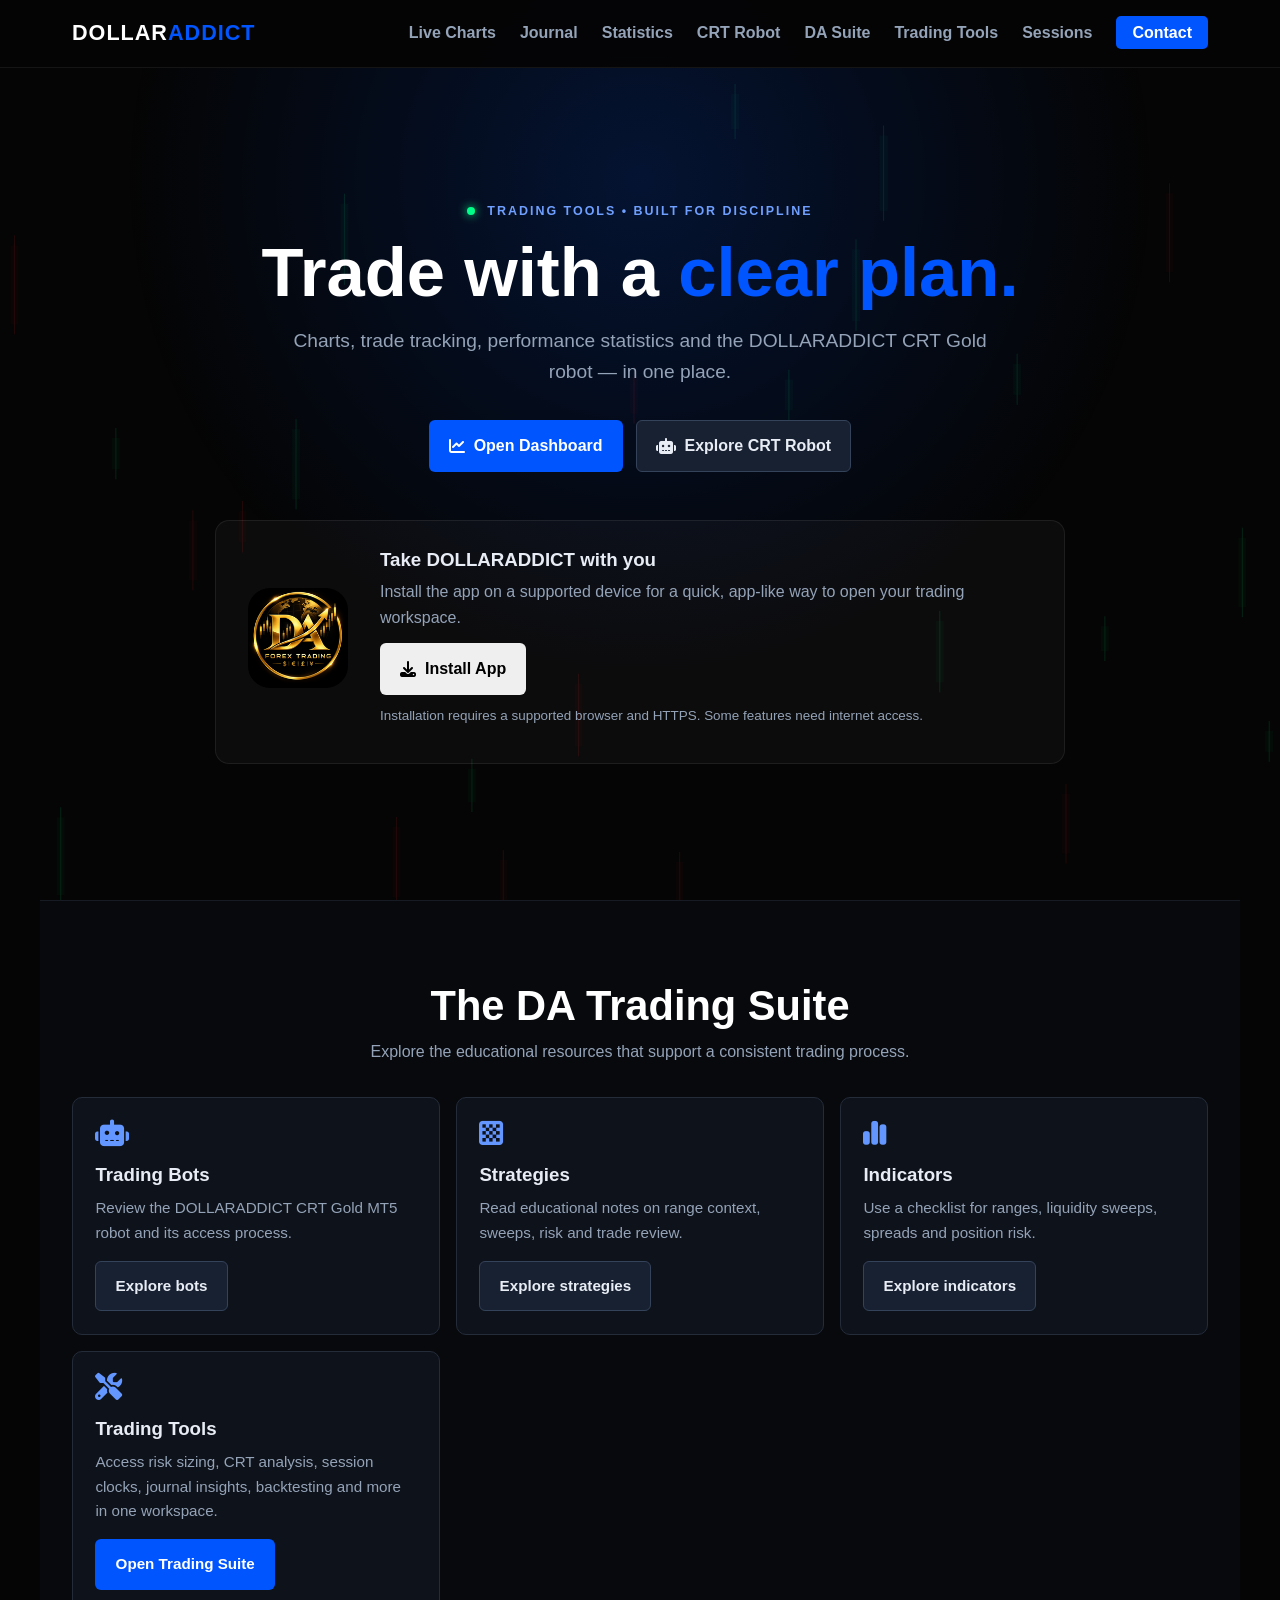
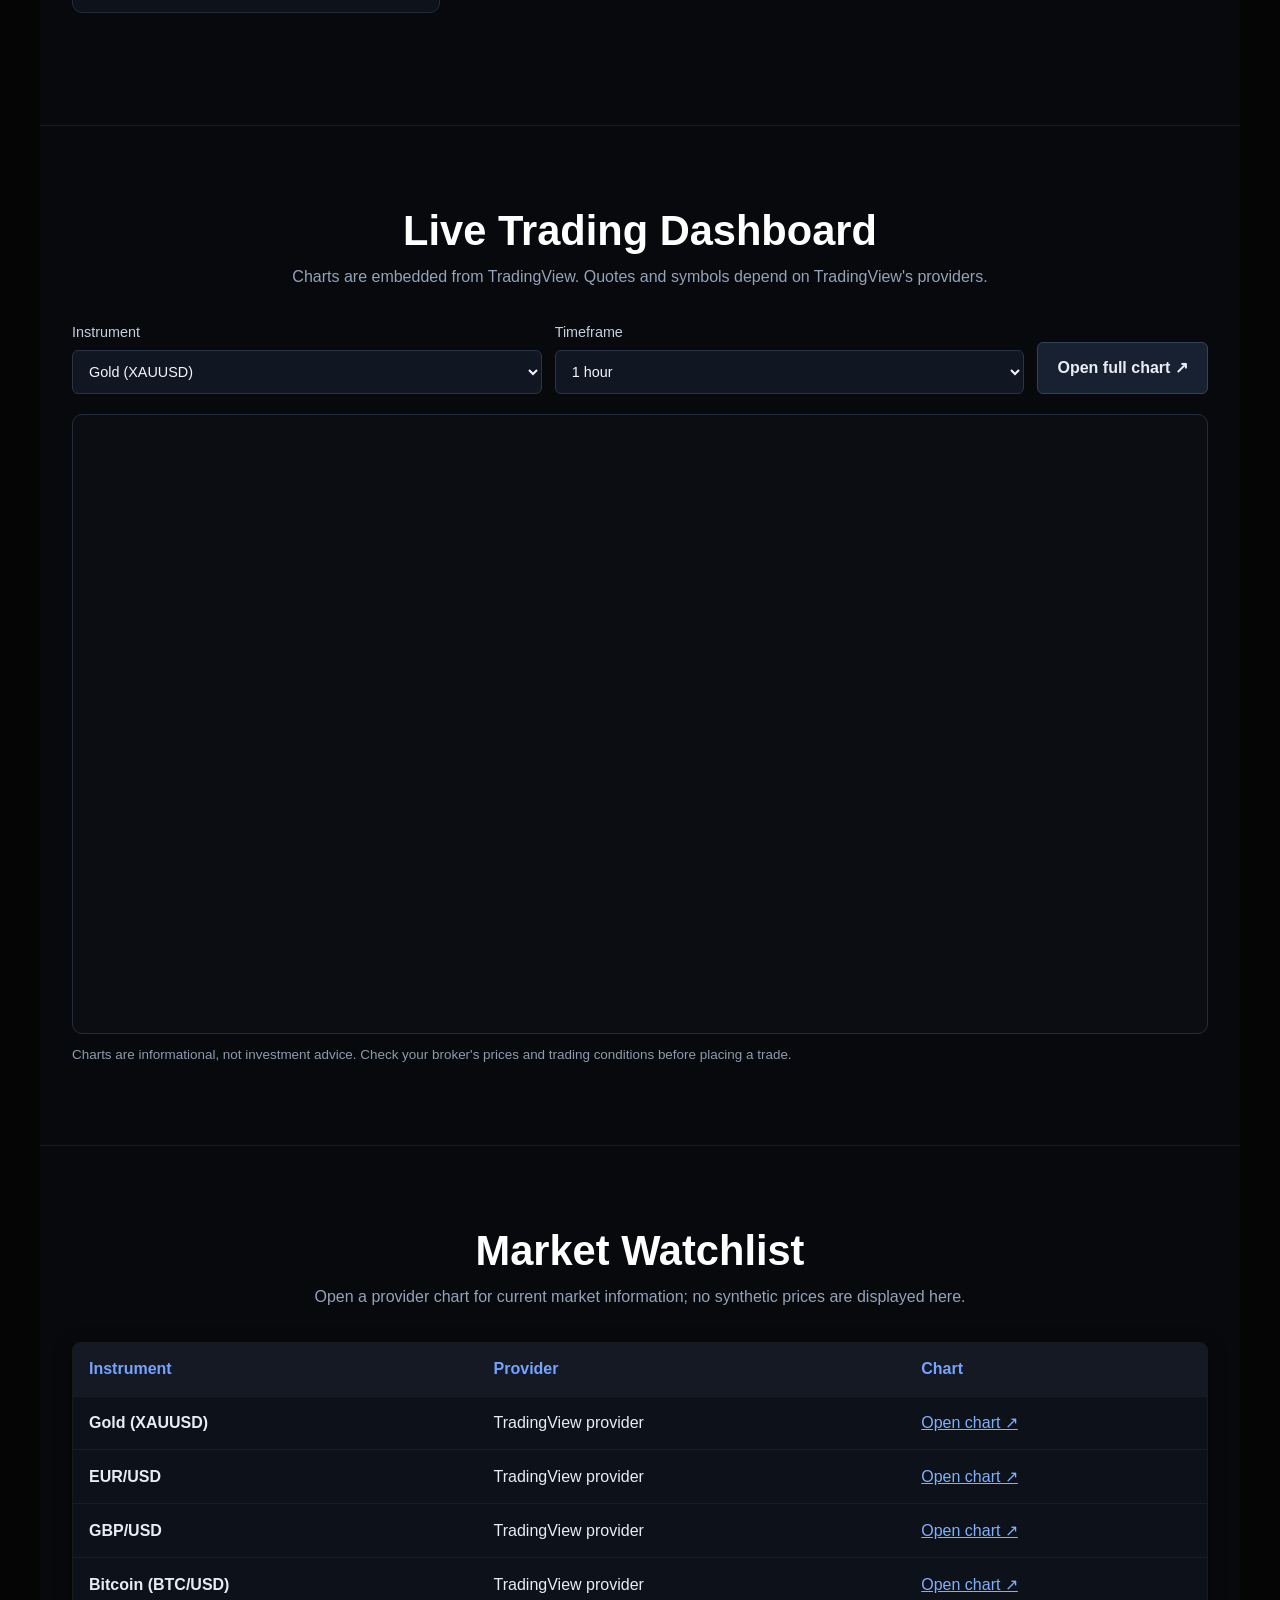
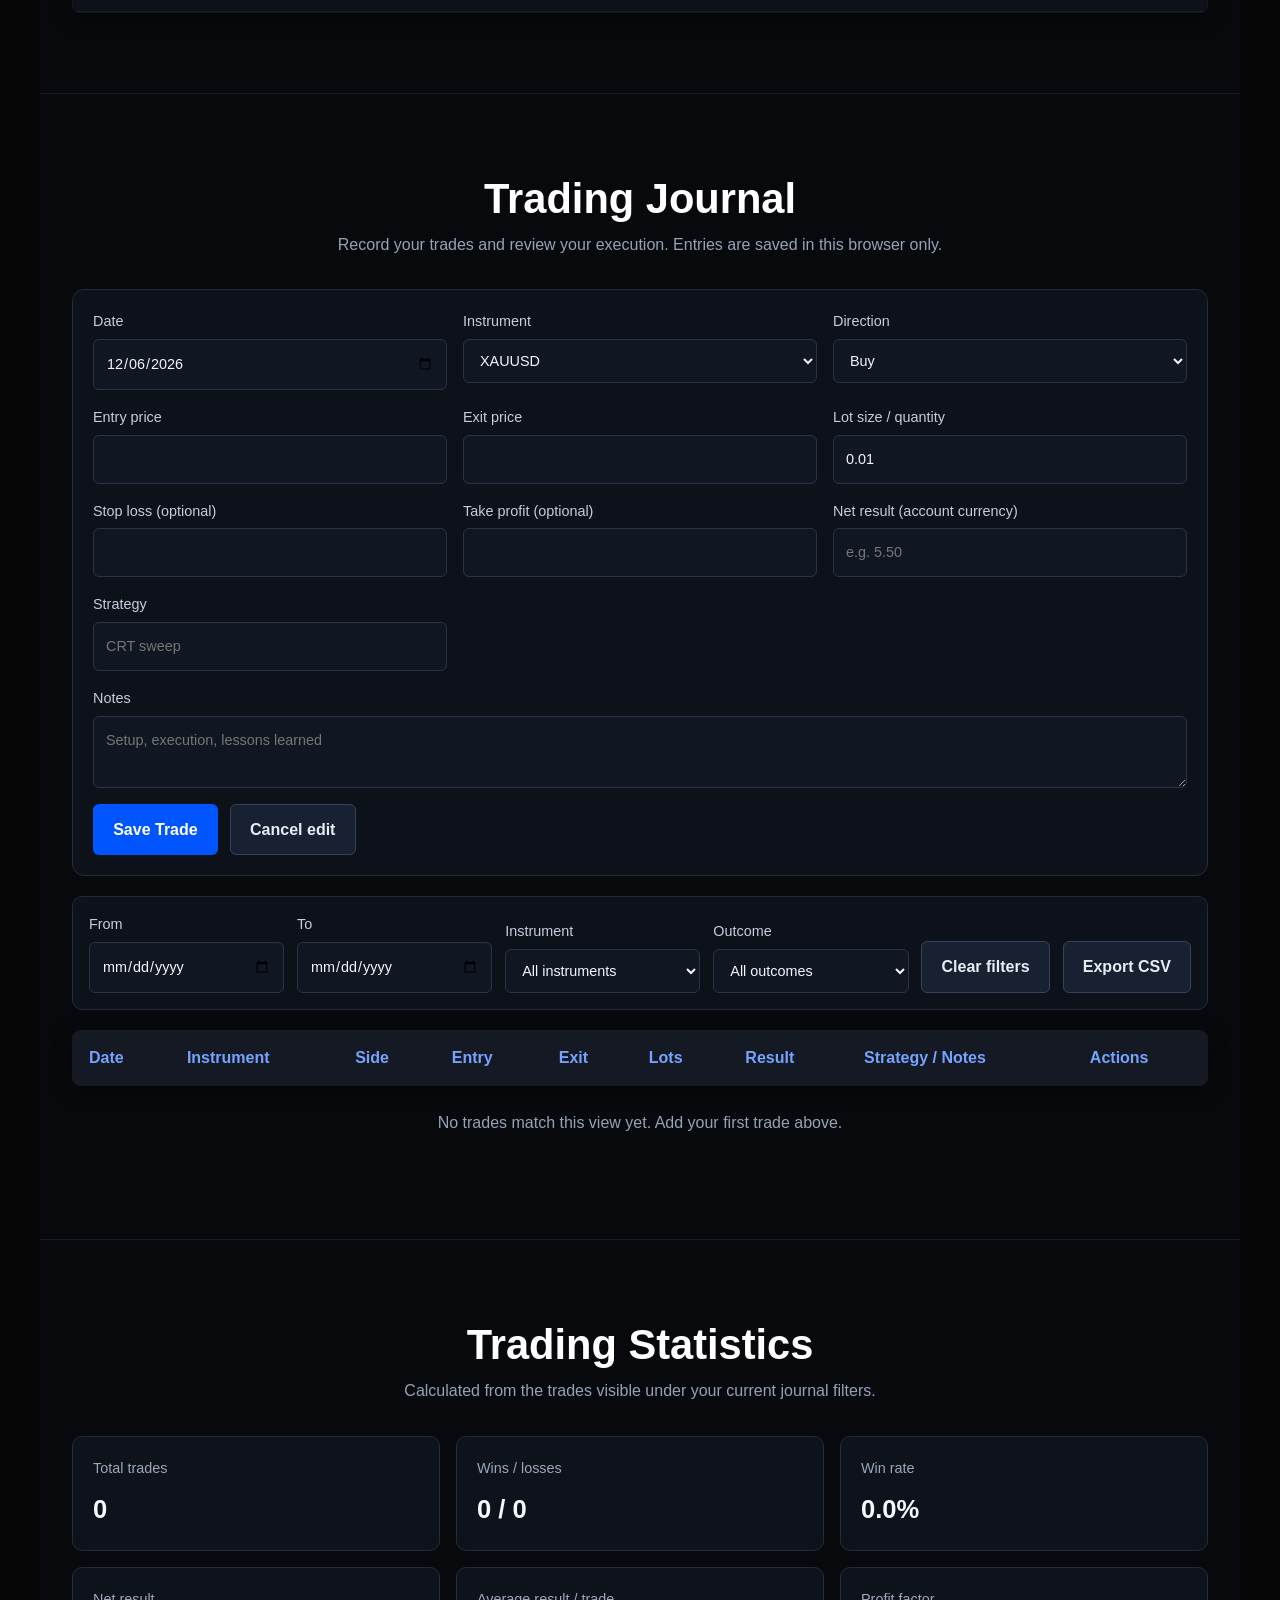
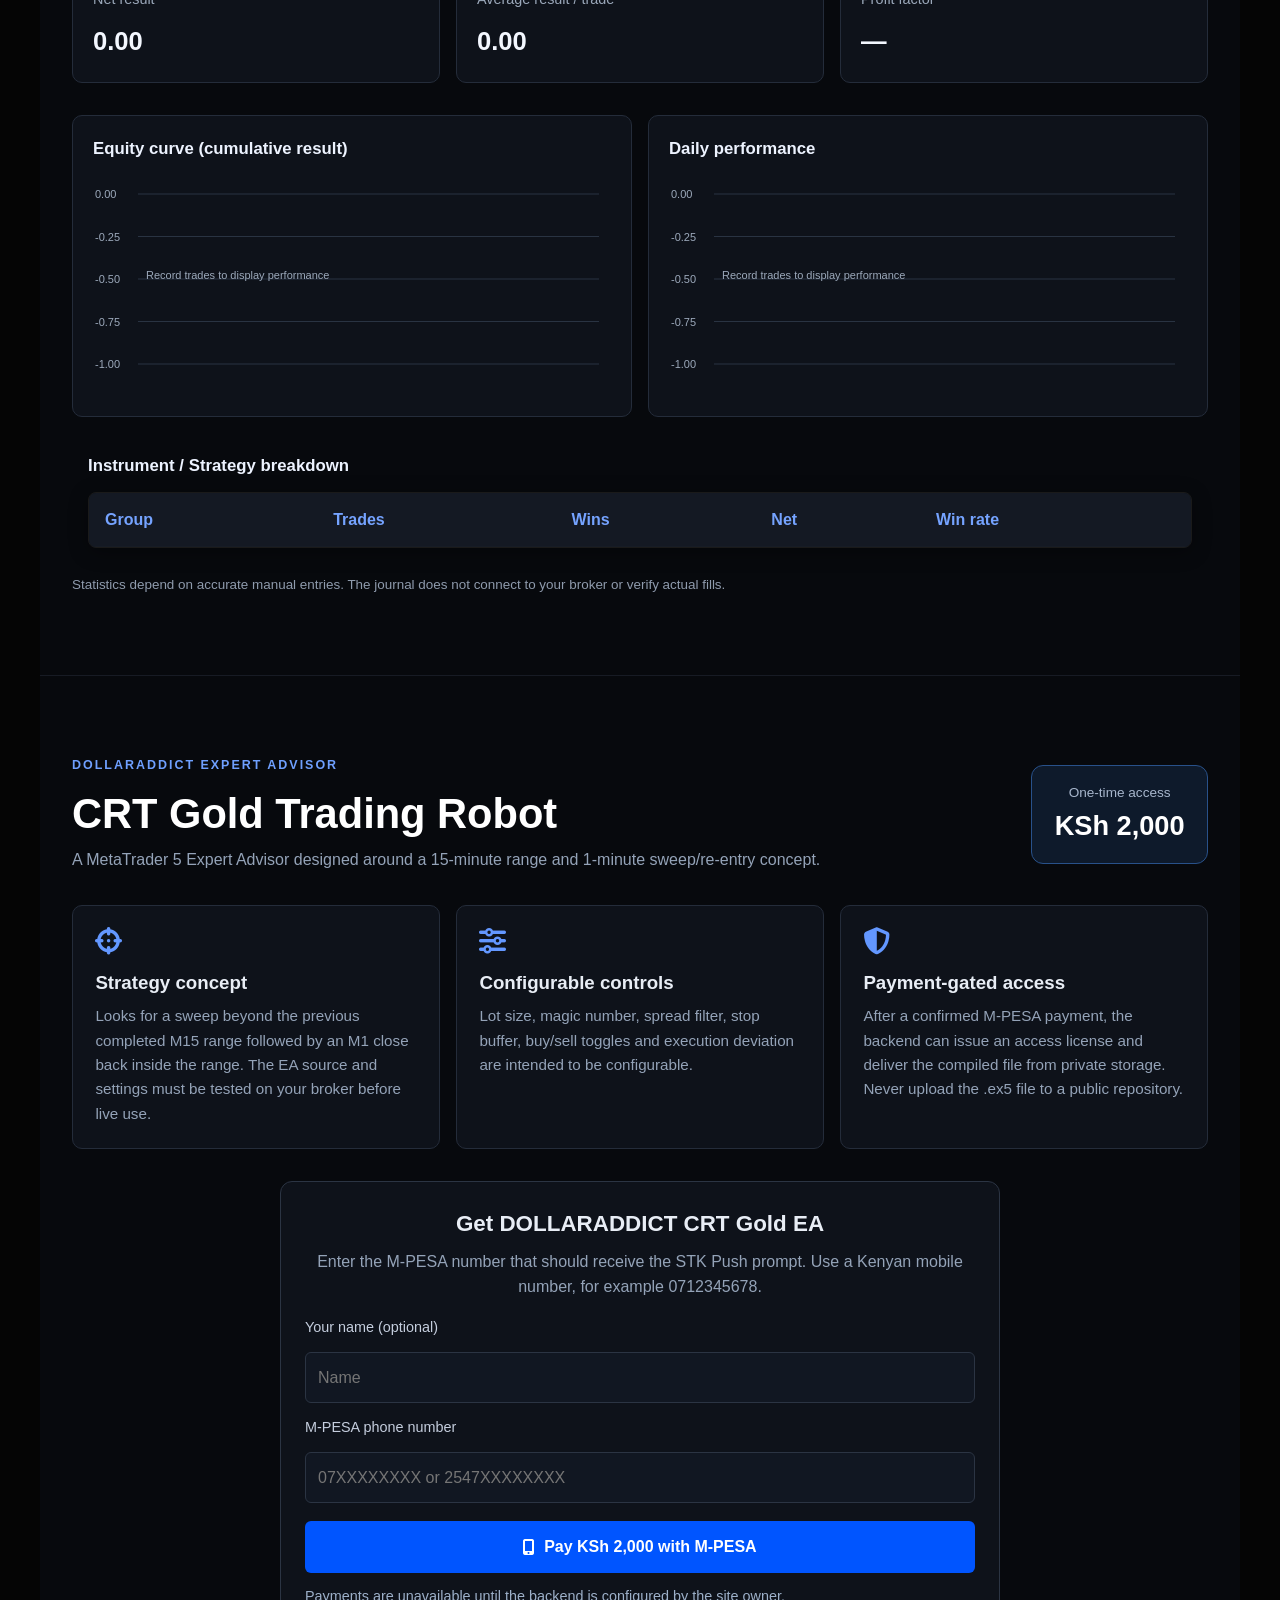
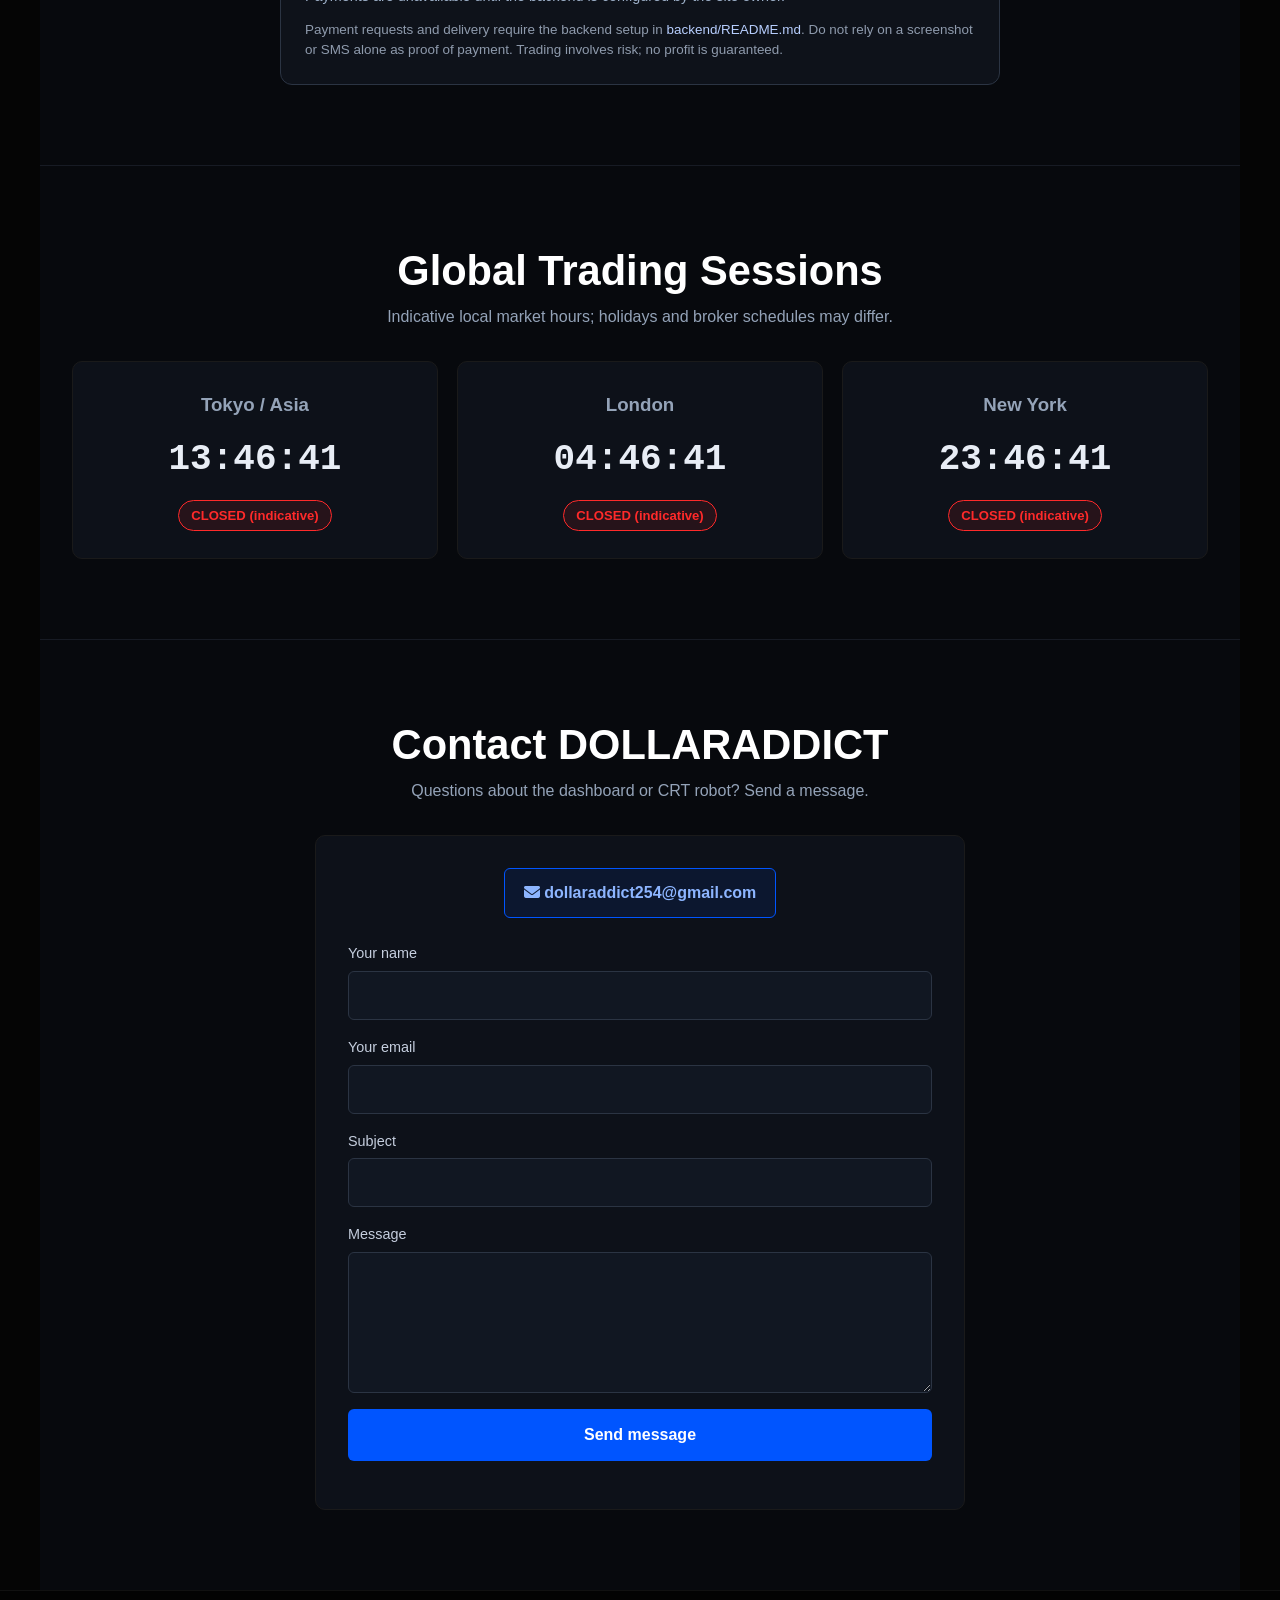
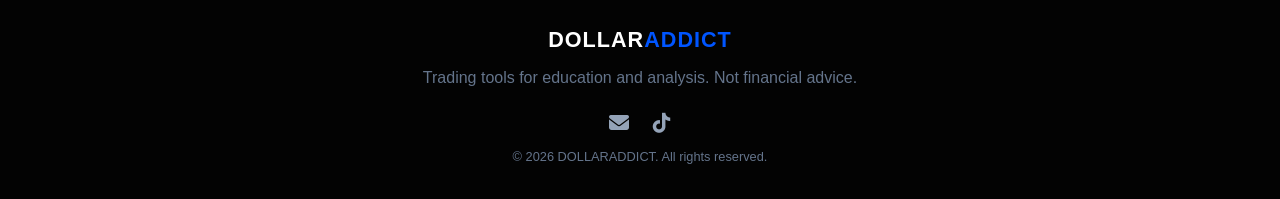
==== commit 986b104f: "Update index.html" ====
--- a/index.html
+++ b/index.html
@@ -11,7 +11,7 @@
 <canvas id="bg-canvas" aria-hidden="true"></canvas>
 <header><nav class="navbar"><a class="logo" href="#home">DOLLAR<span class="highlight">ADDICT</span></a><button class="menu-toggle" id="mobile-menu" aria-label="Open navigation" aria-expanded="false"><i class="fa-solid fa-bars"></i></button><ul class="nav-links"><li><a href="#dashboard">Live Charts</a></li><li><a href="#journal">Journal</a></li><li><a href="#statistics">Statistics</a></li><li><a href="#robot">CRT Robot</a></li><li><a href="#suite">DA Suite</a></li><li><a href="./tools/index.html">Trading Tools</a></li><li><a href="#sessions">Sessions</a></li><li><a href="#contact" class="nav-contact-btn">Contact</a></li></ul></nav></header>
 <main>
-<section class="hero" id="home"><div class="hero-content"><div class="eyebrow"><span class="pulse-dot"></span> TRADING TOOLS • BUILT FOR DISCIPLINE</div><h1>Trade with a <span class="highlight">clearer plan.</span></h1><p>Charts, trade tracking, performance statistics and the DOLLARADDICT CRT Gold robot — in one place.</p><div class="hero-btns"><a class="btn btn-blue" href="#dashboard"><i class="fa-solid fa-chart-line"></i> Open Dashboard</a><a class="btn btn-secondary" href="#robot"><i class="fa-solid fa-robot"></i> Explore CRT Robot</a></div>
+<section class="hero" id="home"><div class="hero-content"><div class="eyebrow"><span class="pulse-dot"></span> TRADING TOOLS • BUILT FOR DISCIPLINE</div><h1>Trade with a <span class="highlight">clear plan.</span></h1><p>Charts, trade tracking, performance statistics and the DOLLARADDICT CRT Gold robot — in one place.</p><div class="hero-btns"><a class="btn btn-blue" href="#dashboard"><i class="fa-solid fa-chart-line"></i> Open Dashboard</a><a class="btn btn-secondary" href="#robot"><i class="fa-solid fa-robot"></i> Explore CRT Robot</a></div>
 <div class="pwa-showcase-panel"><div class="pwa-content-wrapper"><div class="app-mockup-animation"><img class="animated-app-icon" src="./icons/icon-192.png" alt="DOLLARADDICT app icon"></div><div class="app-promo-text"><h3>Take DOLLARADDICT with you</h3><p>Install the app on a supported device for a quick, app-like way to open your trading workspace.</p><div id="pwa-install-container"><button class="btn btn-install-app" id="pwa-install-btn"><i class="fa-solid fa-download"></i> Install App</button></div><p class="small-note">Installation requires a supported browser and HTTPS. Some features need internet access.</p></div></div></div>
 </div></section>
 <section id="suite" class="robot-section"><h2>The DA Trading Suite</h2><p class="section-subtitle">Explore the educational resources that support a consistent trading process.</p><div class="robot-grid"><article class="robot-card"><i class="fa-solid fa-robot"></i><h3>Trading Bots</h3><p>Review the DOLLARADDICT CRT Gold MT5 robot and its access process.</p><p style="margin-top:1rem"><a class="btn btn-secondary" href="./tools/bots.html">Explore bots</a></p></article><article class="robot-card"><i class="fa-solid fa-chess-board"></i><h3>Strategies</h3><p>Read educational notes on range context, sweeps, risk and trade review.</p><p style="margin-top:1rem"><a class="btn btn-secondary" href="./tools/strategies.html">Explore strategies</a></p></article><article class="robot-card"><i class="fa-solid fa-chart-simple"></i><h3>Indicators</h3><p>Use a checklist for ranges, liquidity sweeps, spreads and position risk.</p><p style="margin-top:1rem"><a class="btn btn-secondary" href="./tools/indicators.html">Explore indicators</a></p></article><article class="robot-card"><i class="fa-solid fa-screwdriver-wrench"></i><h3>Trading Tools</h3><p>Access risk sizing, CRT analysis, session clocks, journal insights, backtesting and more in one workspace.</p><p style="margin-top:1rem"><a class="btn btn-blue" href="./tools/index.html">Open Trading Suite</a></p></article></div></section>
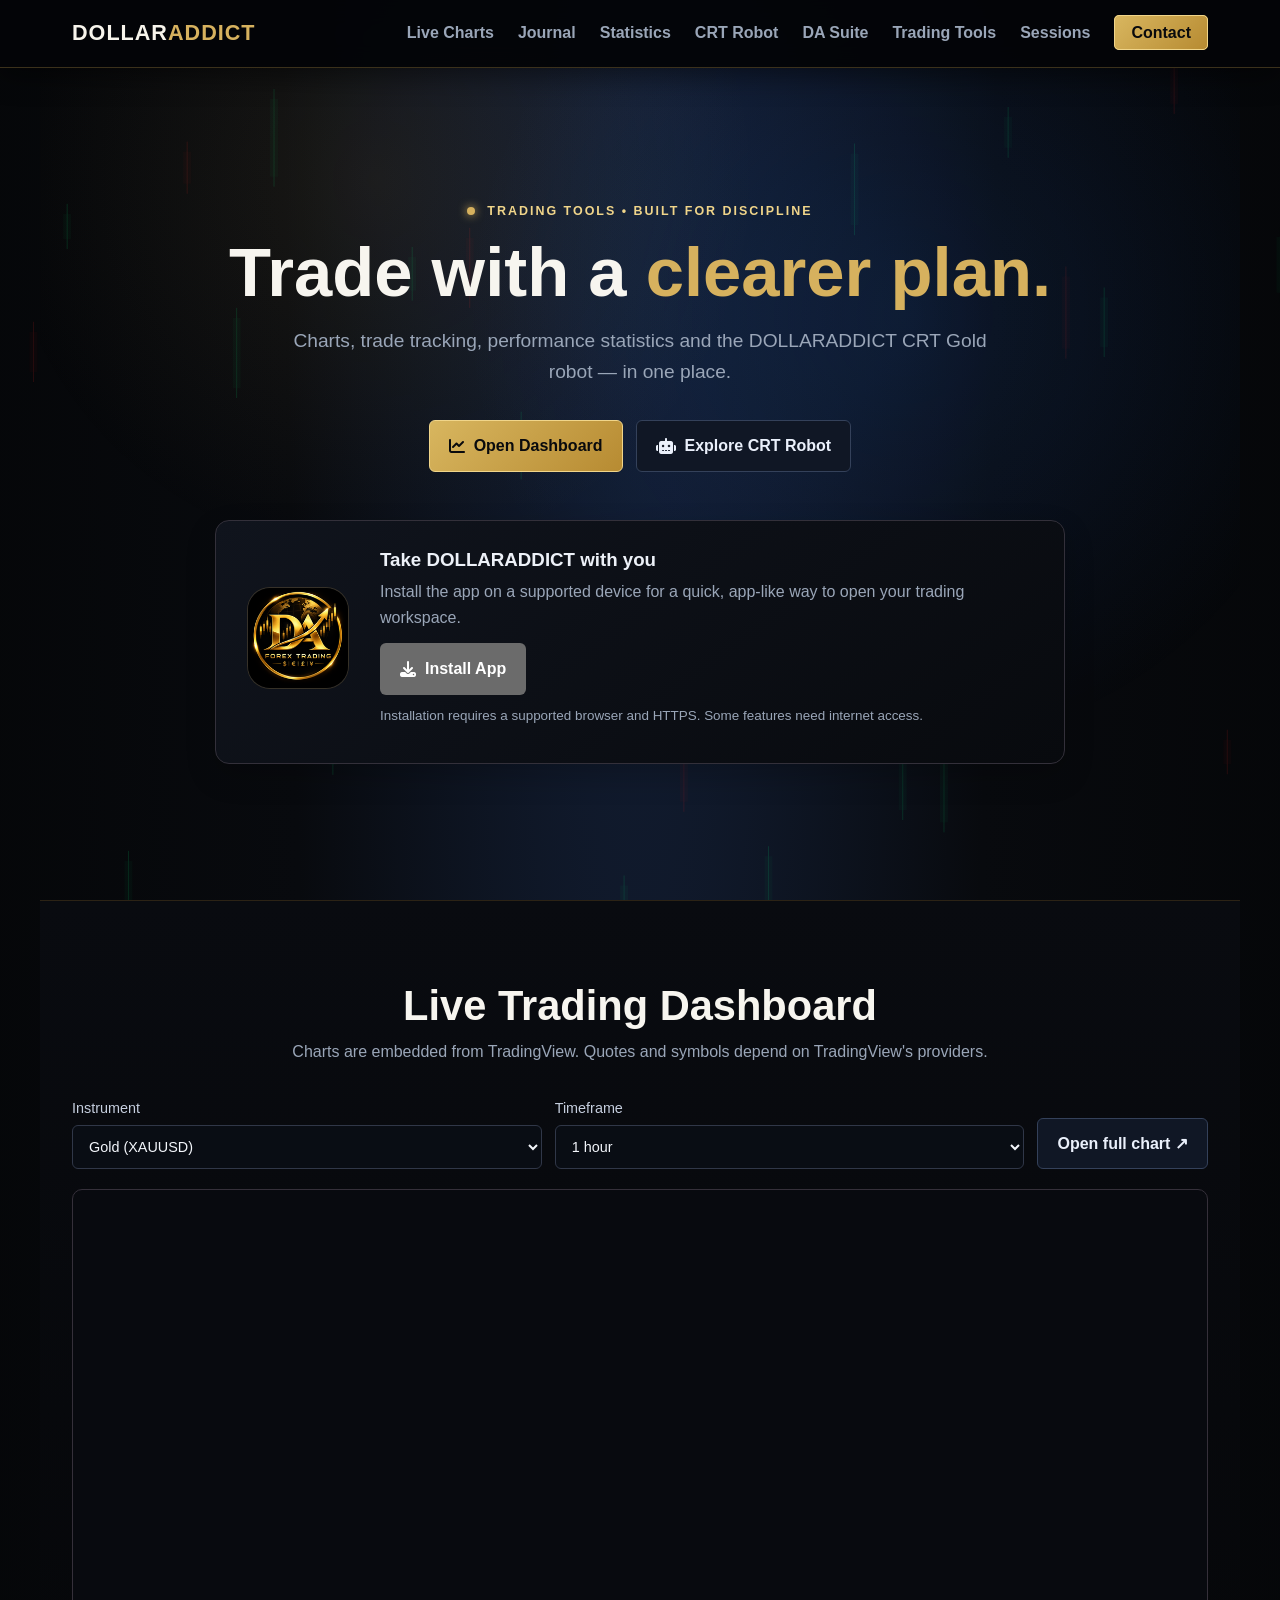
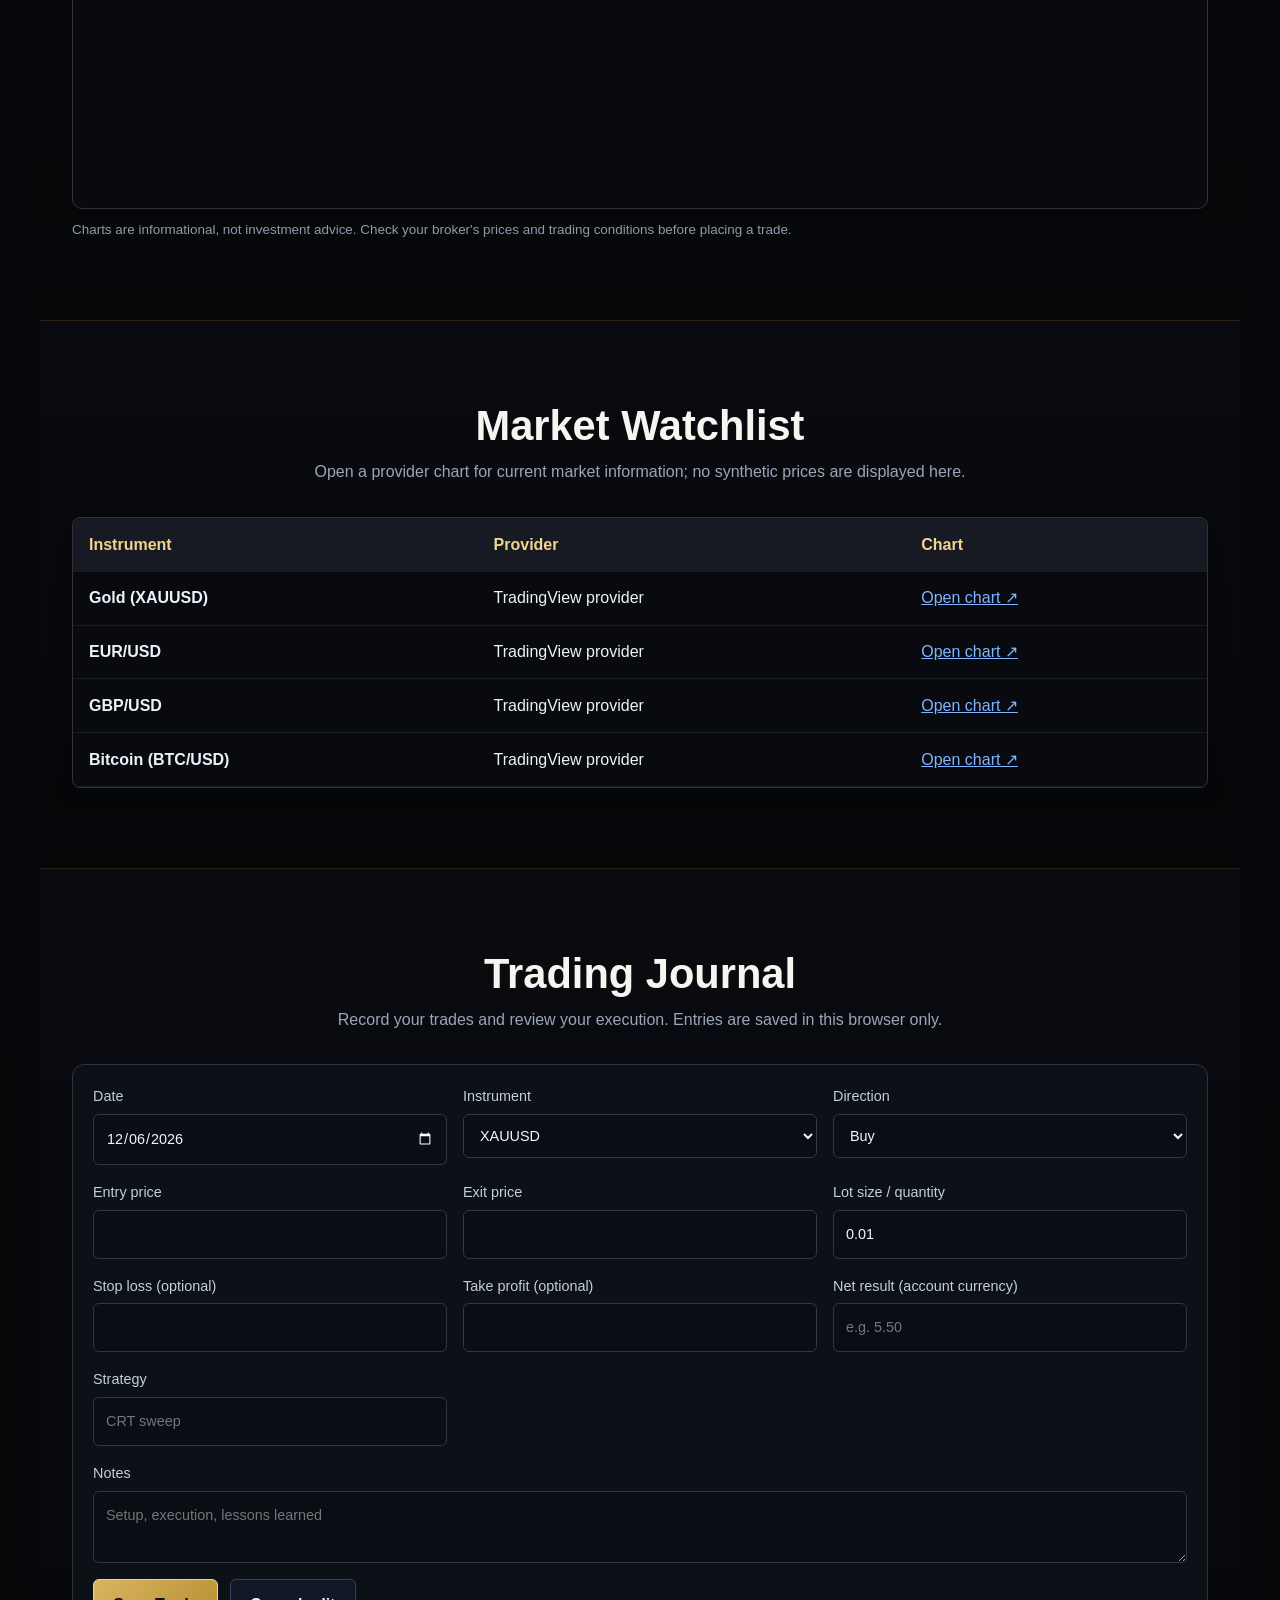
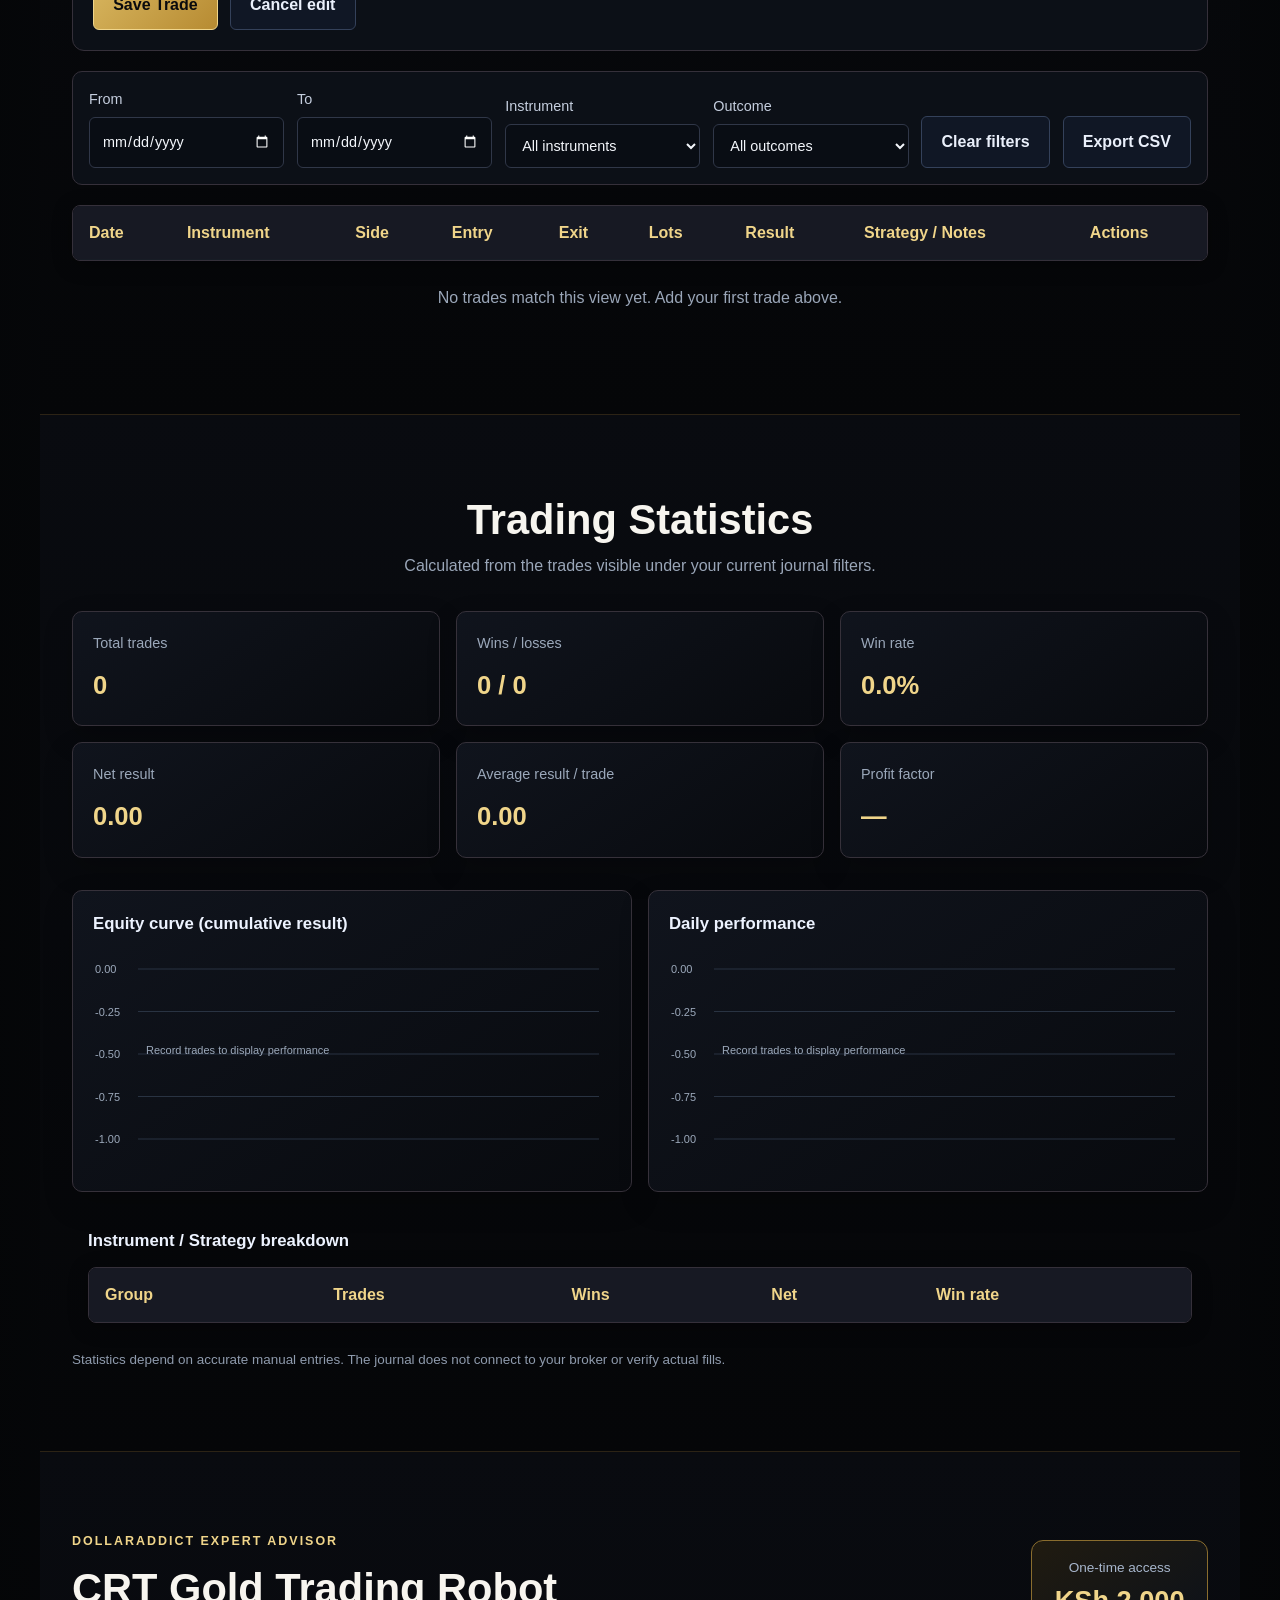
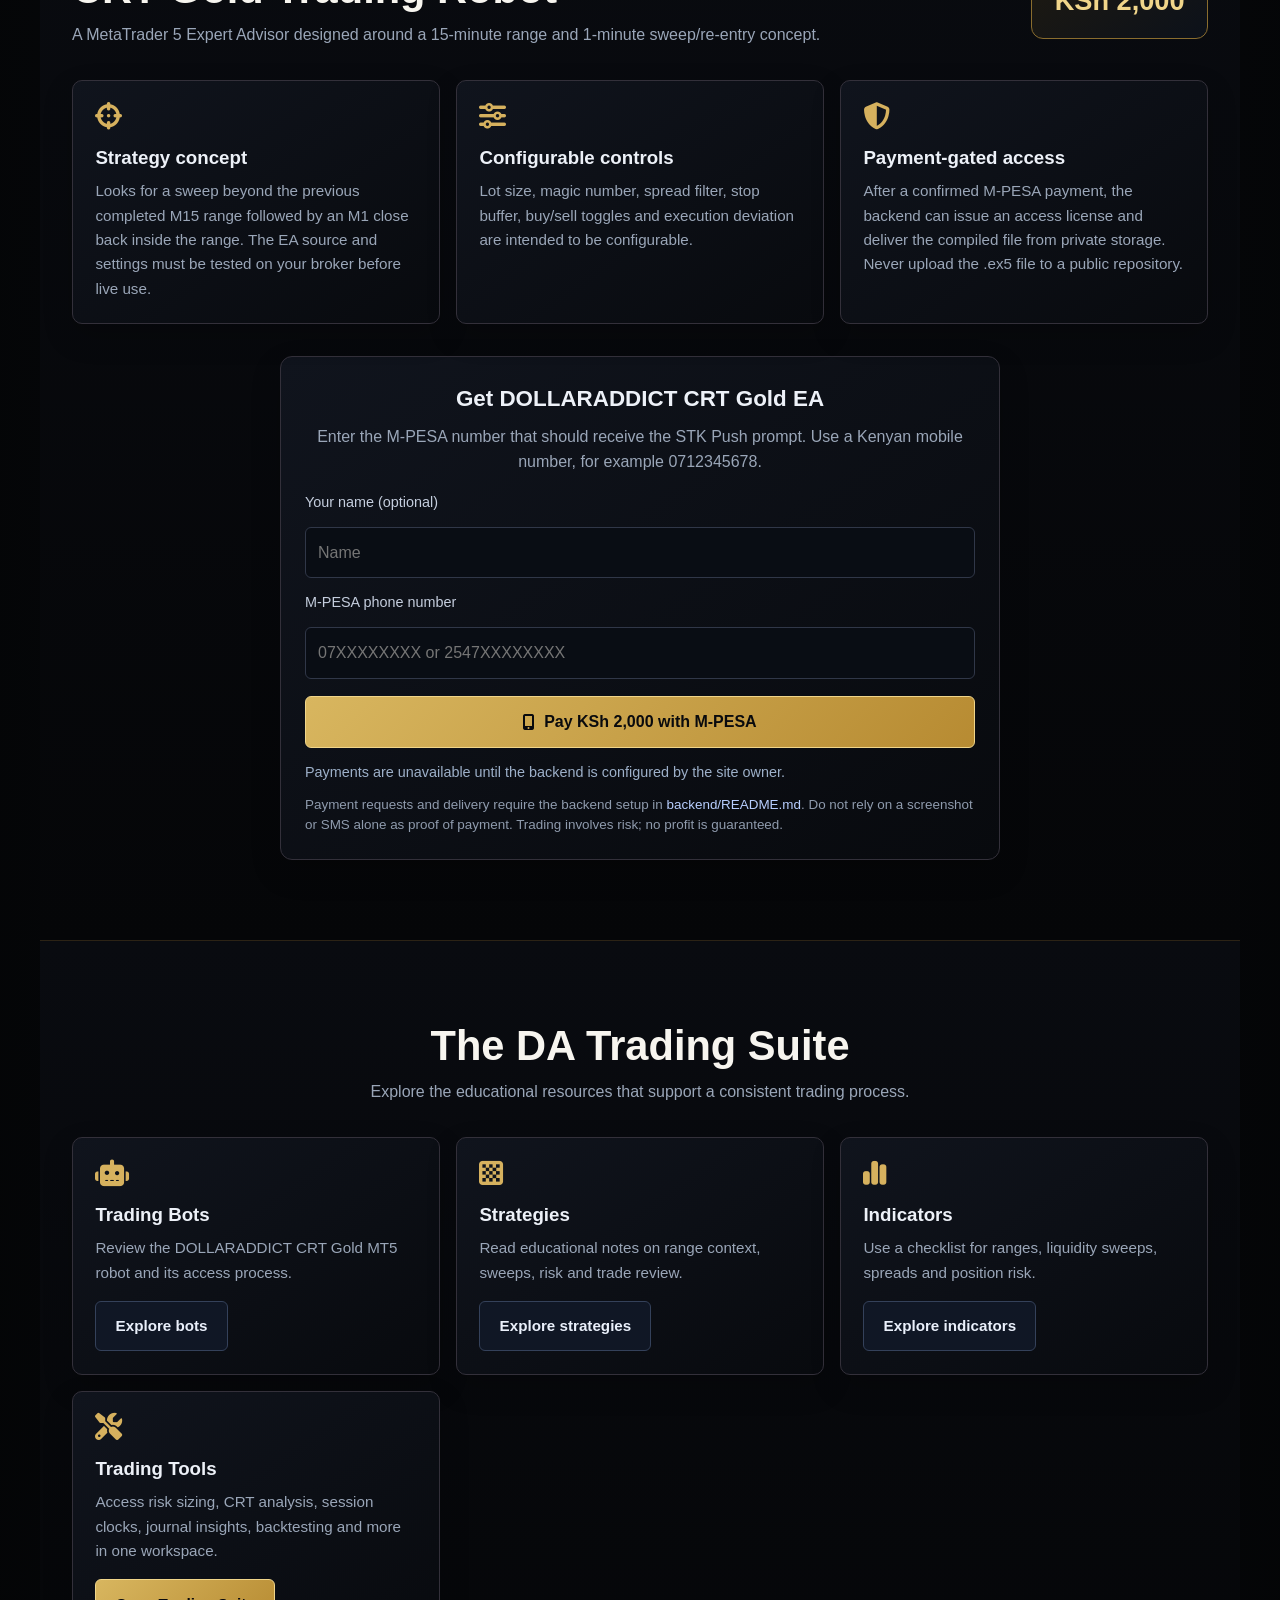
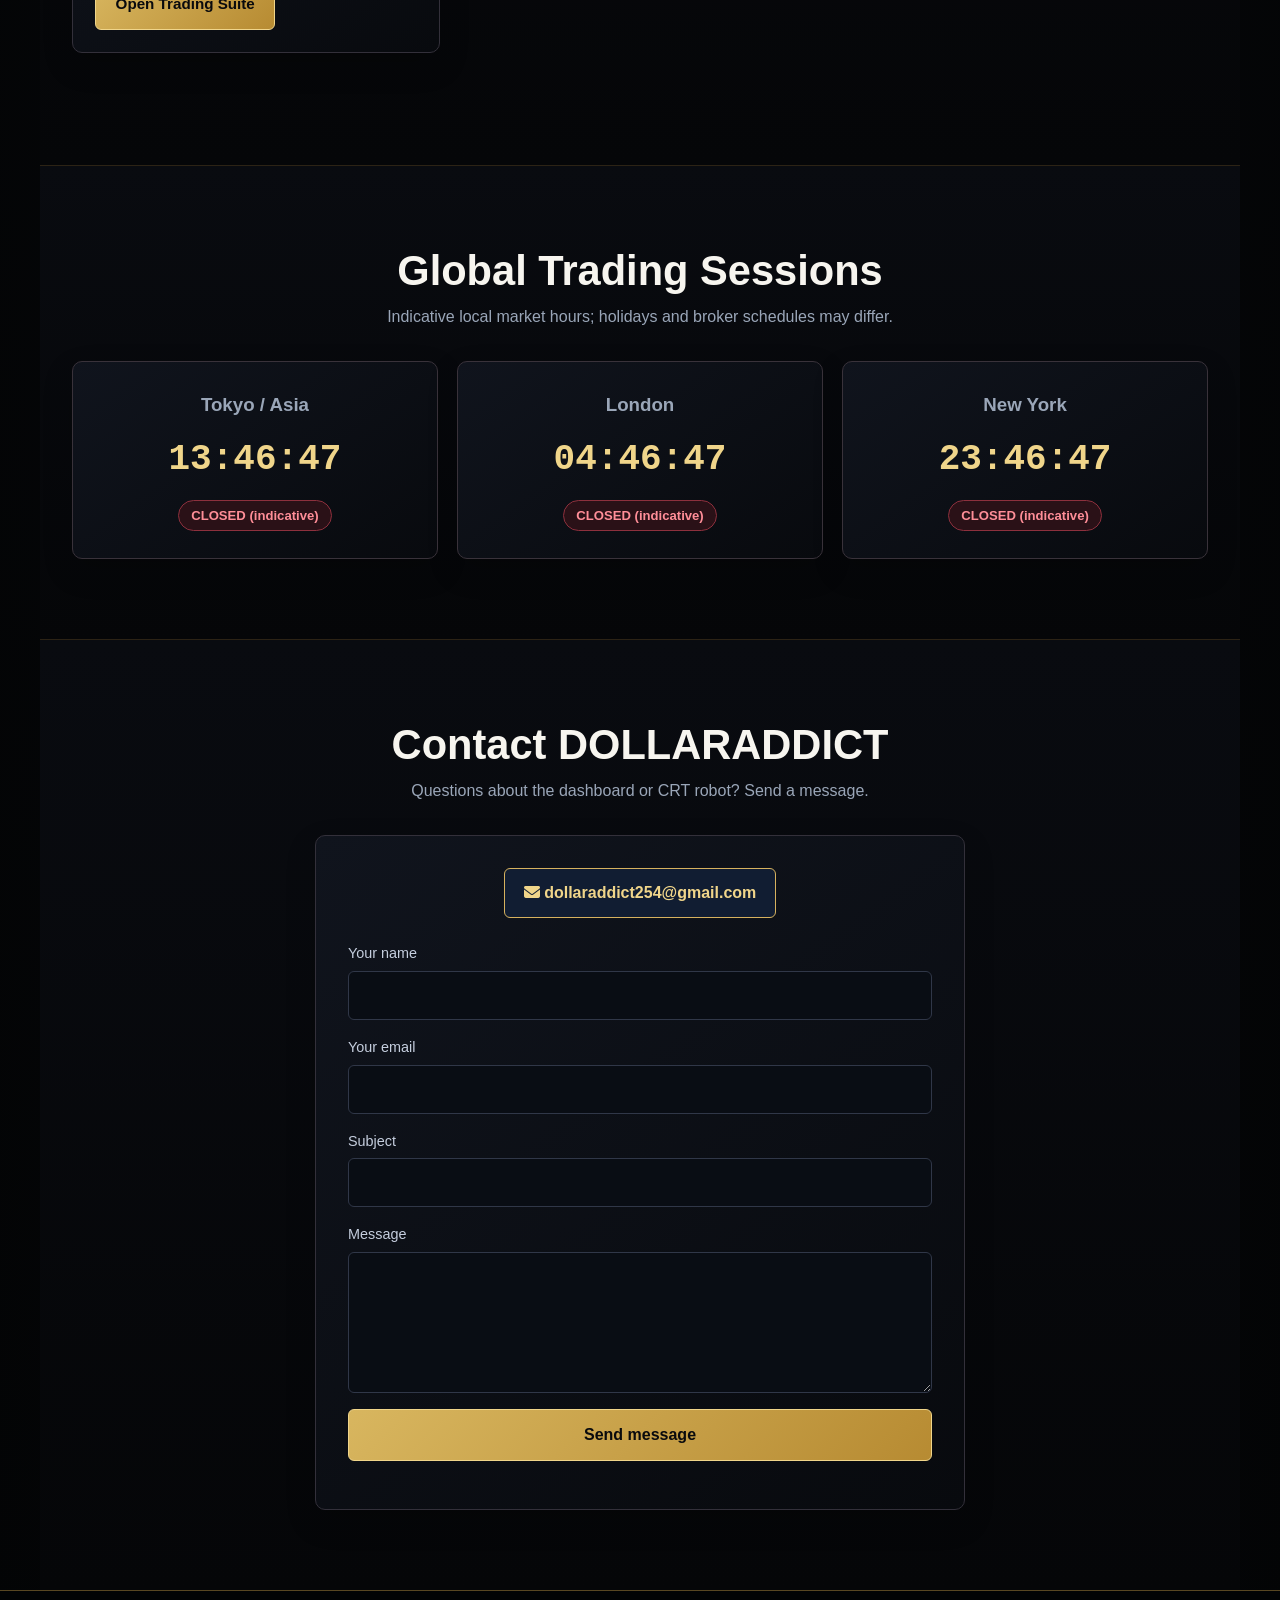
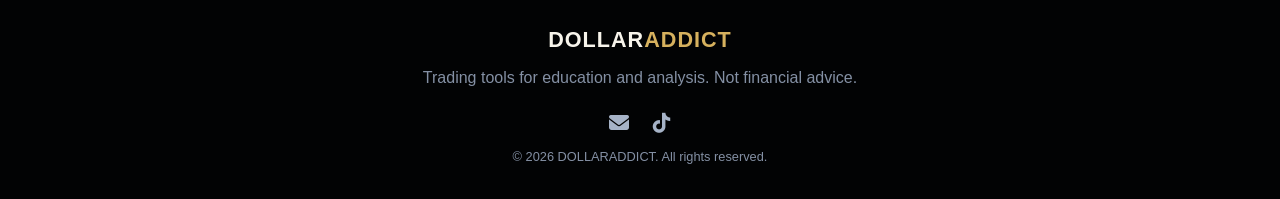
==== commit 61f79e6f: "Add files via upload" ====
--- a/index.html
+++ b/index.html
@@ -2,7 +2,7 @@
 <html lang="en">
 <head>
   <meta charset="utf-8"><meta name="viewport" content="width=device-width, initial-scale=1">
-  <meta name="theme-color" content="#0055ff"><meta name="description" content="DOLLARADDICT Forex Trading Hub: live charts, trading journal, statistics, global sessions and CRT Gold robot access.">
+  <meta name="theme-color" content="#0b0d12"><meta name="description" content="DOLLARADDICT Forex Trading Hub: live charts, trading journal, statistics, global sessions and CRT Gold robot access.">
   <title>DOLLARADDICT — Forex Trading Hub</title>
   <link rel="manifest" href="./manifest.json"><link rel="icon" href="./icons/icon-192.png" type="image/png">
   <link rel="stylesheet" href="./style.css"><link rel="preconnect" href="https://fonts.googleapis.com"><link rel="stylesheet" href="https://cdnjs.cloudflare.com/ajax/libs/font-awesome/6.5.2/css/all.min.css">
@@ -11,10 +11,9 @@
 <canvas id="bg-canvas" aria-hidden="true"></canvas>
 <header><nav class="navbar"><a class="logo" href="#home">DOLLAR<span class="highlight">ADDICT</span></a><button class="menu-toggle" id="mobile-menu" aria-label="Open navigation" aria-expanded="false"><i class="fa-solid fa-bars"></i></button><ul class="nav-links"><li><a href="#dashboard">Live Charts</a></li><li><a href="#journal">Journal</a></li><li><a href="#statistics">Statistics</a></li><li><a href="#robot">CRT Robot</a></li><li><a href="#suite">DA Suite</a></li><li><a href="./tools/index.html">Trading Tools</a></li><li><a href="#sessions">Sessions</a></li><li><a href="#contact" class="nav-contact-btn">Contact</a></li></ul></nav></header>
 <main>
-<section class="hero" id="home"><div class="hero-content"><div class="eyebrow"><span class="pulse-dot"></span> TRADING TOOLS • BUILT FOR DISCIPLINE</div><h1>Trade with a <span class="highlight">clear plan.</span></h1><p>Charts, trade tracking, performance statistics and the DOLLARADDICT CRT Gold robot — in one place.</p><div class="hero-btns"><a class="btn btn-blue" href="#dashboard"><i class="fa-solid fa-chart-line"></i> Open Dashboard</a><a class="btn btn-secondary" href="#robot"><i class="fa-solid fa-robot"></i> Explore CRT Robot</a></div>
+<section class="hero" id="home"><div class="hero-content"><div class="eyebrow"><span class="pulse-dot"></span> TRADING TOOLS • BUILT FOR DISCIPLINE</div><h1>Trade with a <span class="highlight">clearer plan.</span></h1><p>Charts, trade tracking, performance statistics and the DOLLARADDICT CRT Gold robot — in one place.</p><div class="hero-btns"><a class="btn btn-blue" href="#dashboard"><i class="fa-solid fa-chart-line"></i> Open Dashboard</a><a class="btn btn-secondary" href="#robot"><i class="fa-solid fa-robot"></i> Explore CRT Robot</a></div>
 <div class="pwa-showcase-panel"><div class="pwa-content-wrapper"><div class="app-mockup-animation"><img class="animated-app-icon" src="./icons/icon-192.png" alt="DOLLARADDICT app icon"></div><div class="app-promo-text"><h3>Take DOLLARADDICT with you</h3><p>Install the app on a supported device for a quick, app-like way to open your trading workspace.</p><div id="pwa-install-container"><button class="btn btn-install-app" id="pwa-install-btn"><i class="fa-solid fa-download"></i> Install App</button></div><p class="small-note">Installation requires a supported browser and HTTPS. Some features need internet access.</p></div></div></div>
 </div></section>
-<section id="suite" class="robot-section"><h2>The DA Trading Suite</h2><p class="section-subtitle">Explore the educational resources that support a consistent trading process.</p><div class="robot-grid"><article class="robot-card"><i class="fa-solid fa-robot"></i><h3>Trading Bots</h3><p>Review the DOLLARADDICT CRT Gold MT5 robot and its access process.</p><p style="margin-top:1rem"><a class="btn btn-secondary" href="./tools/bots.html">Explore bots</a></p></article><article class="robot-card"><i class="fa-solid fa-chess-board"></i><h3>Strategies</h3><p>Read educational notes on range context, sweeps, risk and trade review.</p><p style="margin-top:1rem"><a class="btn btn-secondary" href="./tools/strategies.html">Explore strategies</a></p></article><article class="robot-card"><i class="fa-solid fa-chart-simple"></i><h3>Indicators</h3><p>Use a checklist for ranges, liquidity sweeps, spreads and position risk.</p><p style="margin-top:1rem"><a class="btn btn-secondary" href="./tools/indicators.html">Explore indicators</a></p></article><article class="robot-card"><i class="fa-solid fa-screwdriver-wrench"></i><h3>Trading Tools</h3><p>Access risk sizing, CRT analysis, session clocks, journal insights, backtesting and more in one workspace.</p><p style="margin-top:1rem"><a class="btn btn-blue" href="./tools/index.html">Open Trading Suite</a></p></article></div></section>
 <section id="dashboard" class="trading-dashboard-section"><h2>Live Trading Dashboard</h2><p class="section-subtitle">Charts are embedded from TradingView. Quotes and symbols depend on TradingView's providers.</p><div class="dashboard-controls"><label>Instrument<select id="chart-symbol"><option value="OANDA:XAUUSD">Gold (XAUUSD)</option><option value="FX:EURUSD">EUR/USD</option><option value="FX:GBPUSD">GBP/USD</option><option value="COINBASE:BTCUSD">Bitcoin (BTC/USD)</option></select></label><label>Timeframe<select id="chart-timeframe"><option value="1">1 minute</option><option value="5">5 minutes</option><option value="15">15 minutes</option><option value="30">30 minutes</option><option value="60" selected>1 hour</option><option value="240">4 hours</option><option value="D">1 day</option></select></label><a class="btn btn-secondary" id="open-full-chart" href="https://www.tradingview.com/chart/?symbol=OANDA%3AXAUUSD" target="_blank" rel="noopener noreferrer">Open full chart ↗</a></div><div class="chart-frame-wrap"><iframe id="tradingview-chart" title="TradingView live market chart" loading="lazy" src="https://www.tradingview.com/widgetembed/?symbol=OANDA%3AXAUUSD&interval=60&theme=dark&style=1&timezone=Etc%2FUTC&withdateranges=1&hideideas=1" allowfullscreen></iframe></div><p class="small-note">Charts are informational, not investment advice. Check your broker's prices and trading conditions before placing a trade.</p></section>
 <section class="markets-section"><h2>Market Watchlist</h2><p class="section-subtitle">Open a provider chart for current market information; no synthetic prices are displayed here.</p><div class="table-container"><table class="market-table"><thead><tr><th>Instrument</th><th>Provider</th><th>Chart</th></tr></thead><tbody id="forex-table-body"></tbody></table></div></section>
 <section id="journal" class="journal-section"><h2>Trading Journal</h2><p class="section-subtitle">Record your trades and review your execution. Entries are saved in this browser only.</p><form id="trade-form" class="trade-form"><input type="hidden" id="trade-id"><label>Date<input id="trade-date" type="date" required></label><label>Instrument<select id="trade-instrument"><option>XAUUSD</option><option>EURUSD</option><option>GBPUSD</option><option>BTCUSD</option><option>Other</option></select></label><label>Direction<select id="trade-direction"><option>Buy</option><option>Sell</option></select></label><label>Entry price<input id="trade-entry" type="number" min="0" step="any" required></label><label>Exit price<input id="trade-exit" type="number" min="0" step="any" required></label><label>Lot size / quantity<input id="trade-lots" type="number" min="0.000001" step="any" value="0.01" required></label><label>Stop loss (optional)<input id="trade-sl" type="number" min="0" step="any"></label><label>Take profit (optional)<input id="trade-tp" type="number" min="0" step="any"></label><label>Net result (account currency)<input id="trade-result" type="number" step="any" required placeholder="e.g. 5.50"></label><label>Strategy<input id="trade-strategy" maxlength="100" placeholder="CRT sweep"></label><label class="wide-field">Notes<textarea id="trade-notes" rows="2" maxlength="1500" placeholder="Setup, execution, lessons learned"></textarea></label><div class="form-actions wide-field"><button class="btn btn-blue" id="trade-submit" type="submit">Save Trade</button><button class="btn btn-secondary" id="trade-cancel" type="button" hidden>Cancel edit</button><span id="trade-form-status" role="status"></span></div></form>
@@ -22,6 +21,7 @@
 <div class="table-container"><table class="market-table journal-table"><thead><tr><th>Date</th><th>Instrument</th><th>Side</th><th>Entry</th><th>Exit</th><th>Lots</th><th>Result</th><th>Strategy / Notes</th><th>Actions</th></tr></thead><tbody id="journal-table-body"></tbody></table></div><p id="journal-empty" class="empty-state" hidden>No trades match this view yet. Add your first trade above.</p></section>
 <section id="statistics" class="statistics-section"><h2>Trading Statistics</h2><p class="section-subtitle">Calculated from the trades visible under your current journal filters.</p><div class="stats-grid"><div class="stat-card"><span>Total trades</span><strong id="stat-total">0</strong></div><div class="stat-card"><span>Wins / losses</span><strong id="stat-wins-losses">0 / 0</strong></div><div class="stat-card"><span>Win rate</span><strong id="stat-win-rate">0.0%</strong></div><div class="stat-card"><span>Net result</span><strong id="stat-net">0.00</strong></div><div class="stat-card"><span>Average result / trade</span><strong id="stat-average">0.00</strong></div><div class="stat-card"><span>Profit factor</span><strong id="stat-profit-factor">—</strong></div></div><div class="stats-chart-grid"><div class="stat-chart-card"><h3>Equity curve (cumulative result)</h3><canvas id="equity-chart" aria-label="Equity curve chart"></canvas></div><div class="stat-chart-card"><h3>Daily performance</h3><canvas id="daily-chart" aria-label="Daily performance chart"></canvas></div></div><div class="breakdown-wrap"><h3>Instrument / Strategy breakdown</h3><div class="table-container"><table class="market-table"><thead><tr><th>Group</th><th>Trades</th><th>Wins</th><th>Net</th><th>Win rate</th></tr></thead><tbody id="breakdown-table-body"></tbody></table></div></div><p class="small-note">Statistics depend on accurate manual entries. The journal does not connect to your broker or verify actual fills.</p></section>
 <section id="robot" class="robot-section"><div class="robot-heading"><div><div class="eyebrow">DOLLARADDICT EXPERT ADVISOR</div><h2>CRT Gold Trading Robot</h2><p class="section-subtitle">A MetaTrader 5 Expert Advisor designed around a 15-minute range and 1-minute sweep/re-entry concept.</p></div><div class="price-tag"><span>One-time access</span><strong>KSh 2,000</strong></div></div><div class="robot-grid"><article class="robot-card"><i class="fa-solid fa-crosshairs"></i><h3>Strategy concept</h3><p>Looks for a sweep beyond the previous completed M15 range followed by an M1 close back inside the range. The EA source and settings must be tested on your broker before live use.</p></article><article class="robot-card"><i class="fa-solid fa-sliders"></i><h3>Configurable controls</h3><p>Lot size, magic number, spread filter, stop buffer, buy/sell toggles and execution deviation are intended to be configurable.</p></article><article class="robot-card"><i class="fa-solid fa-shield-halved"></i><h3>Payment-gated access</h3><p>After a confirmed M-PESA payment, the backend can issue an access license and deliver the compiled file from private storage. Never upload the .ex5 file to a public repository.</p></article></div><div class="checkout-card"><h3>Get DOLLARADDICT CRT Gold EA</h3><p class="muted">Enter the M-PESA number that should receive the STK Push prompt. Use a Kenyan mobile number, for example 0712345678.</p><form id="checkout-form"><label for="buyer-name">Your name (optional)</label><input id="buyer-name" maxlength="100" autocomplete="name" placeholder="Name"><label for="buyer-phone">M-PESA phone number</label><input id="buyer-phone" inputmode="tel" autocomplete="tel" placeholder="07XXXXXXXX or 2547XXXXXXXX" required><button class="btn btn-blue" id="checkout-submit" type="submit"><i class="fa-solid fa-mobile-screen-button"></i> Pay KSh 2,000 with M-PESA</button><p id="checkout-status" class="form-status" role="status" aria-live="polite">Payments are unavailable until the backend is configured by the site owner.</p><div id="license-result" hidden></div></form><p class="small-note">Payment requests and delivery require the backend setup in <code>backend/README.md</code>. Do not rely on a screenshot or SMS alone as proof of payment. Trading involves risk; no profit is guaranteed.</p></div></section>
+<section id="suite" class="robot-section"><h2>The DA Trading Suite</h2><p class="section-subtitle">Explore the educational resources that support a consistent trading process.</p><div class="robot-grid"><article class="robot-card"><i class="fa-solid fa-robot"></i><h3>Trading Bots</h3><p>Review the DOLLARADDICT CRT Gold MT5 robot and its access process.</p><p style="margin-top:1rem"><a class="btn btn-secondary" href="./tools/bots.html">Explore bots</a></p></article><article class="robot-card"><i class="fa-solid fa-chess-board"></i><h3>Strategies</h3><p>Read educational notes on range context, sweeps, risk and trade review.</p><p style="margin-top:1rem"><a class="btn btn-secondary" href="./tools/strategies.html">Explore strategies</a></p></article><article class="robot-card"><i class="fa-solid fa-chart-simple"></i><h3>Indicators</h3><p>Use a checklist for ranges, liquidity sweeps, spreads and position risk.</p><p style="margin-top:1rem"><a class="btn btn-secondary" href="./tools/indicators.html">Explore indicators</a></p></article><article class="robot-card"><i class="fa-solid fa-screwdriver-wrench"></i><h3>Trading Tools</h3><p>Access risk sizing, CRT analysis, session clocks, journal insights, backtesting and more in one workspace.</p><p style="margin-top:1rem"><a class="btn btn-blue" href="./tools/index.html">Open Trading Suite</a></p></article></div></section>
 <section id="sessions" class="clocks-section"><h2>Global Trading Sessions</h2><p class="section-subtitle">Indicative local market hours; holidays and broker schedules may differ.</p><div class="clock-grid"><article class="clock-card"><h3>Tokyo / Asia</h3><div class="live-clock" id="clock-asia">--:--:--</div><span id="status-asia" class="session-status status-closed">Checking…</span></article><article class="clock-card"><h3>London</h3><div class="live-clock" id="clock-london">--:--:--</div><span id="status-london" class="session-status status-closed">Checking…</span></article><article class="clock-card"><h3>New York</h3><div class="live-clock" id="clock-newyork">--:--:--</div><span id="status-newyork" class="session-status status-closed">Checking…</span></article></div></section>
 <section id="contact" class="contact-section"><h2>Contact DOLLARADDICT</h2><p class="section-subtitle">Questions about the dashboard or CRT robot? Send a message.</p><div class="contact-box"><a class="email-display-btn" href="mailto:dollaraddict254@gmail.com"><i class="fa-solid fa-envelope"></i> dollaraddict254@gmail.com</a><form id="contact-form"><label>Your name<input id="contact-name" required maxlength="100" autocomplete="name"></label><label>Your email<input id="contact-email" type="email" required maxlength="254" autocomplete="email"></label><label>Subject<input id="contact-subject" required maxlength="150"></label><label>Message<textarea id="contact-message" rows="5" required maxlength="5000"></textarea></label><button class="btn btn-blue" id="contact-submit" type="submit">Send message</button><p id="contact-status" class="form-status" role="status" aria-live="polite"></p></form></div></section>
 </main><footer><a class="logo" href="#home">DOLLAR<span class="highlight">ADDICT</span></a><p>Trading tools for education and analysis. Not financial advice.</p><div class="social-icons"><a href="mailto:dollaraddict254@gmail.com" aria-label="Email"><i class="fa-solid fa-envelope"></i></a><a href="https://www.tiktok.com/@saml_____" target="_blank" rel="noopener noreferrer" aria-label="TikTok"><i class="fa-brands fa-tiktok"></i></a></div><p class="copyright">© <span id="year"></span> DOLLARADDICT. All rights reserved.</p></footer>
--- a/style.css
+++ b/style.css
@@ -1 +1,27 @@
 :root{--bg:#050505;--panel:#0d1119;--blue:#0055ff;--red:#ff2a2a;--cyan:#00f2ea;--pink:#ff0050;--text:#e8edf5;--muted:#94a3b8;--line:#222b39}*{box-sizing:border-box;margin:0;padding:0;font-family:'Segoe UI',Tahoma,Geneva,Verdana,sans-serif}html{scroll-behavior:smooth;scroll-padding-top:90px}body{background:var(--bg);color:var(--text);line-height:1.6;overflow-x:hidden}a{color:inherit}button,input,select,textarea{font:inherit}button{cursor:pointer}#bg-canvas{position:fixed;inset:0;width:100%;height:100%;z-index:-1;opacity:.13;pointer-events:none}header{position:fixed;top:0;left:0;width:100%;background:rgba(5,5,5,.94);backdrop-filter:blur(12px);z-index:1000;border-bottom:1px solid #151515}.navbar{max-width:1200px;margin:auto;display:flex;justify-content:space-between;align-items:center;padding:1rem 2rem}.logo{font-size:1.35rem;font-weight:850;color:#fff;text-decoration:none;letter-spacing:1px}.highlight{color:var(--blue)}.nav-links{list-style:none;display:flex;gap:1.5rem;align-items:center}.nav-links a{text-decoration:none;color:var(--muted);font-weight:600;transition:color .2s}.nav-links a:hover{color:#fff}.nav-contact-btn{background:var(--blue);color:white!important;padding:.5rem 1rem;border-radius:5px}.menu-toggle{display:none;background:none;color:#fff;border:0;font-size:1.5rem}.hero{min-height:100vh;display:flex;align-items:center;justify-content:center;text-align:center;padding:130px 1.25rem 4rem;background:radial-gradient(circle at 50% 20%,rgba(0,85,255,.18),transparent 55%)}.hero-content{width:min(100%,1000px)}.eyebrow{color:#6fa0ff;font-size:.78rem;font-weight:800;letter-spacing:.16em;margin-bottom:.8rem}.pulse-dot{display:inline-block;width:8px;height:8px;border-radius:50%;background:#00ff88;margin-right:.4rem;box-shadow:0 0 10px #00ff88}.hero-content h1{font-size:clamp(2.5rem,6vw,4.3rem);line-height:1.1;margin-bottom:1rem;color:white}.hero-content>p{font-size:1.2rem;color:var(--muted);max-width:740px;margin:0 auto 2rem}.hero-btns{display:flex;justify-content:center;gap:.8rem;flex-wrap:wrap;margin-bottom:3rem}.btn{display:inline-flex;align-items:center;justify-content:center;gap:.55rem;padding:.75rem 1.2rem;border:1px solid transparent;border-radius:6px;text-decoration:none;font-weight:750;transition:.2s}.btn:hover{transform:translateY(-2px)}.btn-blue{background:var(--blue);color:#fff}.btn-blue:hover{background:#0044d4;box-shadow:0 0 18px #0055ff44}.btn-secondary{background:#182131;border-color:#34425a;color:#e8edf5}.btn-secondary:hover{background:#26354b}.btn-red{background:var(--red);color:#fff}.pwa-showcase-panel{max-width:850px;margin:auto;padding:1.5rem 2rem;background:#ffffff08;border:1px solid #ffffff13;border-radius:14px;text-align:left}.pwa-content-wrapper{display:flex;align-items:center;justify-content:center;gap:2rem}.animated-app-icon{width:100px;height:100px;border-radius:22px;animation:glow 6s ease-in-out infinite,bounce 8s ease-in-out infinite}@keyframes bounce{50%{transform:translateY(-7px)}}@keyframes glow{50%{box-shadow:0 0 28px #0055ff88}}.app-promo-text h3{margin-bottom:.3rem}.app-promo-text p{color:var(--muted);margin-bottom:.8rem}.small-note{font-size:.84rem;color:#8f9bad;line-height:1.5;margin-top:.7rem}#pwa-install-container{display:block}section{max-width:1200px;margin:auto;padding:5rem 2rem}section h2{text-align:center;font-size:clamp(1.8rem,4vw,2.6rem);line-height:1.2;margin-bottom:.5rem;color:white}.section-subtitle{text-align:center;color:var(--muted);margin:0 auto 2rem;max-width:850px}.trading-dashboard-section,.journal-section,.statistics-section,.markets-section,.clocks-section,.robot-section,.contact-section{border-top:1px solid #171b24;background:#07090d}.dashboard-controls,.journal-filters{display:flex;align-items:end;flex-wrap:wrap;gap:.8rem;margin:1.25rem 0}.dashboard-controls label,.journal-filters label,.trade-form label,#contact-form label,#checkout-form label{color:#c5cede;font-size:.9rem;display:flex;flex-direction:column;gap:.35rem;flex:1;min-width:140px}.dashboard-controls select,.journal-filters select,.journal-filters input,.trade-form input,.trade-form select,.trade-form textarea,#contact-form input,#contact-form textarea,#checkout-form input{color:#f3f6fb;background:#111722;border:1px solid #2b3443;border-radius:6px;padding:.75rem;min-width:0;width:100%;outline:none}.dashboard-controls select:focus,.journal-filters input:focus,.trade-form input:focus,.trade-form select:focus,.trade-form textarea:focus,#contact-form input:focus,#contact-form textarea:focus,#checkout-form input:focus{border-color:var(--blue)}.chart-frame-wrap{height:min(70vh,620px);min-height:360px;border:1px solid #252c39;border-radius:10px;overflow:hidden;background:#0b0d12}.chart-frame-wrap iframe{width:100%;height:100%;border:0}.table-container{background:var(--panel);border:1px solid #1a1a1a;border-radius:8px;overflow:auto;box-shadow:0 4px 20px #0005}.market-table{width:100%;border-collapse:collapse;text-align:left}.market-table th,.market-table td{padding:.85rem 1rem;white-space:nowrap;border-bottom:1px solid #171c25}.market-table th{background:#141923;color:#75a3ff;font-weight:700}.market-table tr:hover{background:#121823}.market-table td a{color:#7fb0ff}.trade-form{display:grid;grid-template-columns:repeat(3,minmax(0,1fr));gap:1rem;background:var(--panel);border:1px solid #222b39;border-radius:12px;padding:1.25rem}.trade-form .wide-field{grid-column:1/-1}.form-actions{display:flex;align-items:center;gap:.75rem;flex-wrap:wrap}.form-status,#trade-form-status{color:#9db0c9;font-size:.9rem}.journal-filters{padding:1rem;background:var(--panel);border:1px solid #222b39;border-radius:10px}.journal-filters label{min-width:130px}.journal-table{min-width:980px}.trend-up{color:#00ff88!important;font-weight:750}.trend-down{color:var(--red)!important;font-weight:750}.trade-note{color:#91a0b5;font-size:.82rem;max-width:240px;white-space:pre-wrap;overflow-wrap:anywhere;margin-top:.3rem}.action-cell{white-space:nowrap}.mini-btn{background:#152c4f;color:#dbeafe;border:1px solid #28518a;border-radius:5px;padding:.35rem .5rem}.mini-btn.danger{background:#351719;border-color:#6f2a30;color:#ffd9dc}.empty-state{text-align:center;padding:1.5rem;color:var(--muted)}.stats-grid{display:grid;grid-template-columns:repeat(3,minmax(0,1fr));gap:1rem;margin:1.5rem 0 2rem}.stat-card,.stat-chart-card{background:#0e121a;border:1px solid #242c3a;border-radius:10px;padding:1.25rem;min-width:0}.stat-card span{display:block;color:#9ba8ba;font-size:.9rem;margin-bottom:.6rem}.stat-card strong{display:block;font-size:clamp(1.25rem,2vw,1.8rem);overflow-wrap:anywhere;color:#f3f7ff}.stats-chart-grid{display:grid;grid-template-columns:repeat(2,minmax(0,1fr));gap:1rem}.stat-chart-card h3,.breakdown-wrap h3{margin:0 0 .8rem;color:#edf3ff;font-size:1.05rem}.stat-chart-card canvas{display:block;width:100%;height:220px}.breakdown-wrap{margin-top:1.25rem;padding:1rem}.robot-heading{display:flex;justify-content:space-between;align-items:center;gap:2rem;flex-wrap:wrap}.robot-heading h2{text-align:left}.robot-heading .section-subtitle{text-align:left;margin:0}.price-tag{padding:1rem 1.4rem;border:1px solid #28518a;background:#0e1a2b;border-radius:12px;min-width:170px;text-align:center}.price-tag span{display:block;color:#a7b6cc;font-size:.85rem}.price-tag strong{font-size:1.7rem;color:white}.robot-grid{display:grid;grid-template-columns:repeat(3,minmax(0,1fr));gap:1rem;margin:2rem 0}.robot-card{padding:1.4rem;background:#0e121a;border:1px solid #242c3a;border-radius:10px}.robot-card i{font-size:1.7rem;color:#6397ff;margin-bottom:.8rem}.robot-card h3{margin-bottom:.4rem}.robot-card p{color:var(--muted);font-size:.95rem}.checkout-card{max-width:720px;margin:1.5rem auto 0;padding:1.5rem;background:#0e121a;border:1px solid #2b3443;border-radius:12px}.checkout-card h3{text-align:center;font-size:1.4rem;margin-bottom:.4rem}.muted{color:var(--muted);margin-bottom:1rem;text-align:center}.checkout-card form{display:grid;gap:.8rem}.checkout-card .btn{width:100%;margin-top:.3rem}.checkout-card code{color:#b8cfff}.license-panel{margin-top:1rem;border:1px solid #246d4d;border-radius:8px;padding:1rem;background:#092017;overflow-wrap:anywhere}.license-panel code{font-size:1.1rem;color:#8cffbf}.clock-grid{display:grid;grid-template-columns:repeat(3,minmax(0,1fr));gap:1.2rem}.clock-card{background:var(--panel);border:1px solid #1a1a1a;border-radius:10px;padding:1.7rem;text-align:center}.clock-card h3{color:var(--muted);margin-bottom:.7rem}.live-clock{font-size:2.25rem;font-weight:bold;font-family:monospace;margin-bottom:.7rem}.session-status{display:inline-block;padding:.25rem .75rem;border-radius:20px;font-size:.82rem;font-weight:bold}.status-open{background:#00ff881a;color:#00ff88;border:1px solid #00ff88}.status-closed{background:#ff2a2a1a;color:var(--red);border:1px solid var(--red)}.contact-box{max-width:650px;margin:auto;background:var(--panel);border:1px solid #1a1a1a;border-radius:10px;padding:2rem;text-align:center}.email-display-btn{display:inline-block;background:#0055ff18;border:1px solid var(--blue);color:#8db5ff;padding:.7rem 1.2rem;border-radius:6px;text-decoration:none;font-weight:bold;margin-bottom:1.5rem}#contact-form{display:flex;flex-direction:column;gap:1rem;text-align:left}#contact-form label{width:100%}#contact-form textarea{resize:vertical}footer{background:#030303;text-align:center;padding:2rem;border-top:1px solid #111;color:#64748b}footer p{margin-top:.5rem}.social-icons{margin-top:1rem;display:flex;justify-content:center;gap:1.5rem}.social-icons a{color:#94a3b8;font-size:1.25rem}.social-icons a:hover{color:var(--blue)}.copyright{font-size:.8rem}@media(max-width:900px){.nav-links{gap:.8rem}.nav-links a{font-size:.9rem}.robot-grid{grid-template-columns:1fr}.robot-heading{align-items:flex-start}.trade-form{grid-template-columns:repeat(2,minmax(0,1fr))}.stats-grid{grid-template-columns:repeat(2,minmax(0,1fr))}}@media(max-width:760px){.navbar{padding:1rem}.menu-toggle{display:block}.nav-links{display:none;flex-direction:column;position:absolute;top:100%;left:0;width:100%;background:#050505;padding:1.2rem;border-bottom:1px solid #222}.nav-links.active{display:flex}.nav-links a{font-size:1rem}.hero{padding-top:110px}.pwa-content-wrapper{flex-direction:column;text-align:center}.pwa-showcase-panel{padding:1.2rem}.clock-grid{grid-template-columns:1fr}.stats-chart-grid{grid-template-columns:1fr}.chart-frame-wrap{min-height:330px;height:55vh}section{padding:3.5rem 1rem}}@media(max-width:520px){.trade-form{grid-template-columns:1fr;padding:1rem}.trade-form .wide-field{grid-column:auto}.stats-grid{grid-template-columns:1fr 1fr;gap:.65rem}.stat-card{padding:.9rem}.dashboard-controls{align-items:stretch}.dashboard-controls label,.dashboard-controls select{width:100%}.contact-box{padding:1rem}.live-clock{font-size:2rem}.price-tag{width:100%}}
+
+
+
+/* DOLLARADDICT premium gold / black / blue theme */
+:root{--bg:#050608;--panel:#0d1119;--blue:#2878ff;--gold:#d6b15e;--gold-bright:#f0d58a;--red:#ff535d;--cyan:#55bfff;--pink:#d6b15e;--text:#edf1f8;--muted:#9aa6b8;--line:#293244;color-scheme:dark}
+body{background:radial-gradient(ellipse at 50% -10%,#14213a 0%,#080a0e 40%,#030405 100%);color:var(--text)}
+header{background:rgba(4,5,8,.96);border-bottom:1px solid #6d592d88;box-shadow:0 8px 28px #0007}
+.logo{color:#f7f4eb}.highlight{color:var(--gold)}
+.nav-links a:hover,.social-icons a:hover{color:var(--gold)}
+.nav-contact-btn,.btn-blue{background:linear-gradient(135deg,#d8b65f,#b78b32);color:#090a0d!important;border:1px solid #f0d58a;font-weight:850}
+.nav-contact-btn:hover,.btn-blue:hover{background:linear-gradient(135deg,#f0d58a,#c99b3b);box-shadow:0 0 22px #d6b15e35}
+.hero{background:radial-gradient(circle at 28% 20%,#d6b15e16,transparent 34%),radial-gradient(circle at 72% 35%,#2878ff20,transparent 42%)}
+.eyebrow{color:var(--gold-bright)}.hero-content h1,section h2{color:#f7f5ef}.pulse-dot{background:var(--gold);box-shadow:0 0 10px #d6b15e}
+.btn-secondary{background:#101725;border-color:#34415a;color:#eaf0fb}.btn-secondary:hover{border-color:var(--gold);background:#171b24}
+.pwa-showcase-panel,.stat-card,.stat-chart-card,.robot-card,.checkout-card,.clock-card,.contact-box{background:linear-gradient(145deg,#10141d,#080a0e);border-color:#33303a;box-shadow:0 12px 30px #0003}
+.animated-app-icon{box-shadow:0 0 0 1px #d6b15e33}@keyframes glow{50%{box-shadow:0 0 28px #d6b15e55,0 0 36px #2878ff22}}
+.trading-dashboard-section,.journal-section,.statistics-section,.markets-section,.clocks-section,.robot-section,.contact-section{border-top:1px solid #5d4a2670;background:linear-gradient(180deg,#090b10,#050608)}
+.dashboard-controls select:focus,.journal-filters input:focus,.trade-form input:focus,.trade-form select:focus,.trade-form textarea:focus,#contact-form input:focus,#contact-form textarea:focus,#checkout-form input:focus{border-color:var(--gold);box-shadow:0 0 0 2px #d6b15e18}
+.dashboard-controls select,.journal-filters select,.journal-filters input,.trade-form input,.trade-form select,.trade-form textarea,#contact-form input,#contact-form textarea,#checkout-form input{background:#090d14;border-color:#303748}
+.chart-frame-wrap,.table-container{border-color:#35303a;background:#080a0f}.market-table th{background:#171923;color:var(--gold-bright)}.market-table tr:hover{background:#111824}.market-table td a{color:#7fb4ff}
+.trade-form,.journal-filters{background:#0c1017;border-color:#35303a}.stat-card,.stat-chart-card{border-color:#36313a}.stat-card strong{color:var(--gold-bright)}
+.mini-btn{background:#102344;color:#cfe1ff;border-color:#2d69bd}.mini-btn:hover{border-color:var(--gold)}
+.price-tag{border-color:#8a6d2e;background:linear-gradient(145deg,#201b10,#0c111a)}.price-tag strong{color:var(--gold-bright)}.robot-card i{color:var(--gold)}
+.clock-card{border-color:#39323a}.live-clock{color:var(--gold-bright)}.status-open{background:#0b2a22;color:#7ce8bd;border-color:#237d5d}.status-closed{background:#2a1117;color:#ff8e98;border-color:#8d303d}
+.email-display-btn{background:#111d32;border-color:var(--gold);color:var(--gold-bright)}footer{background:#020304;border-top-color:#594722;color:#8490a4}.social-icons a{color:#a6b3c7}
+
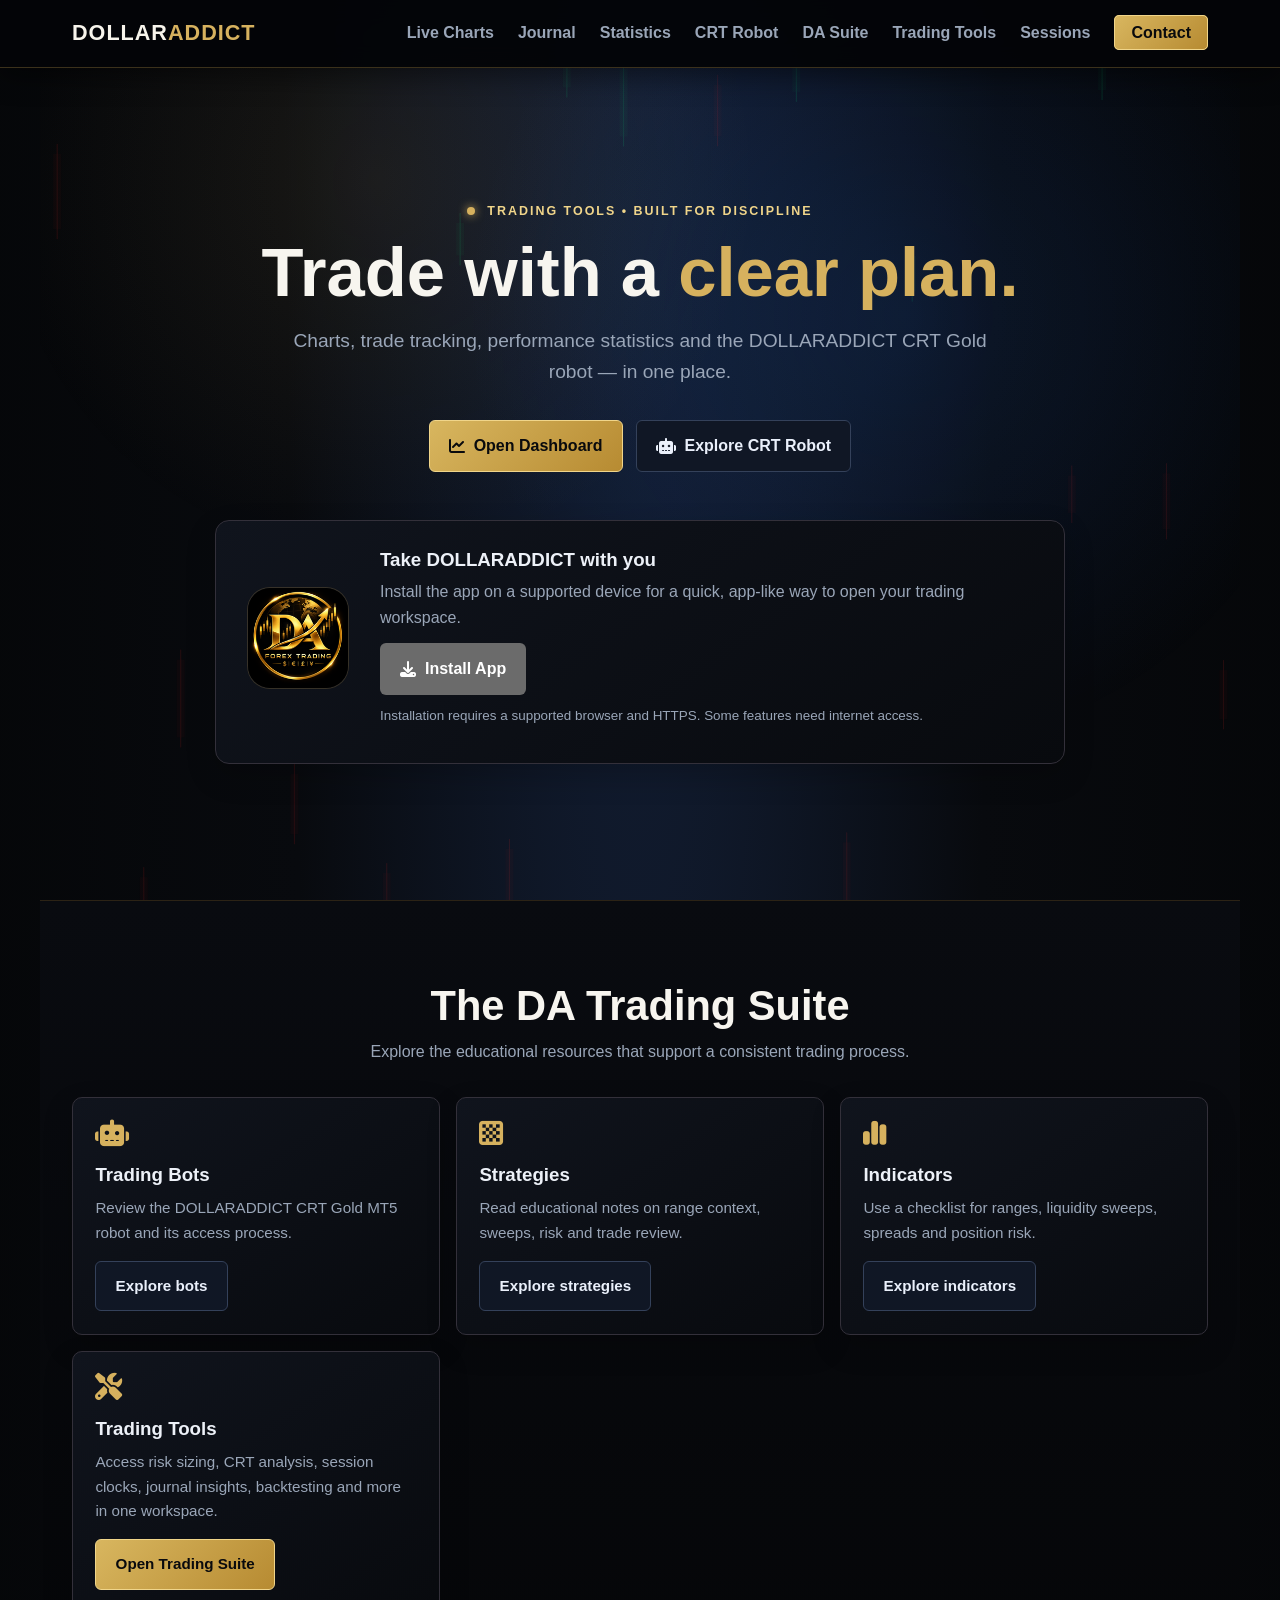
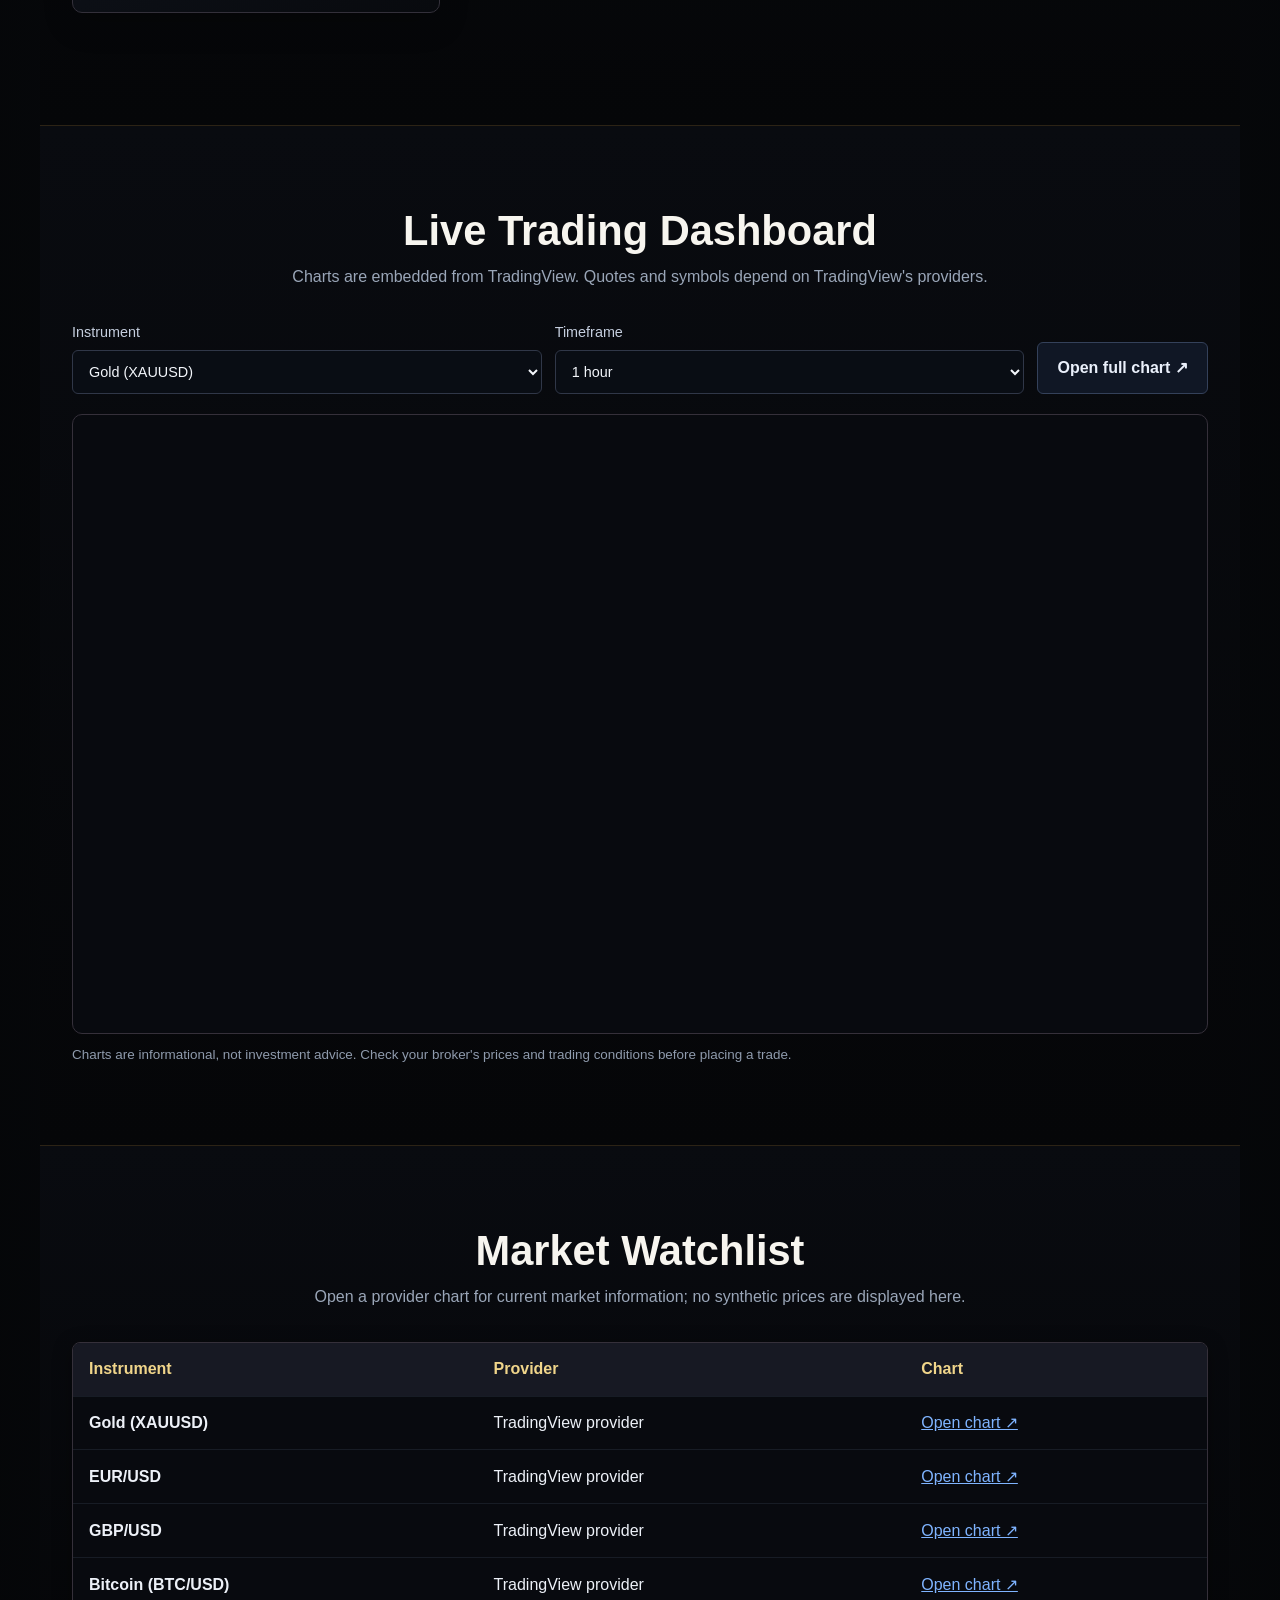
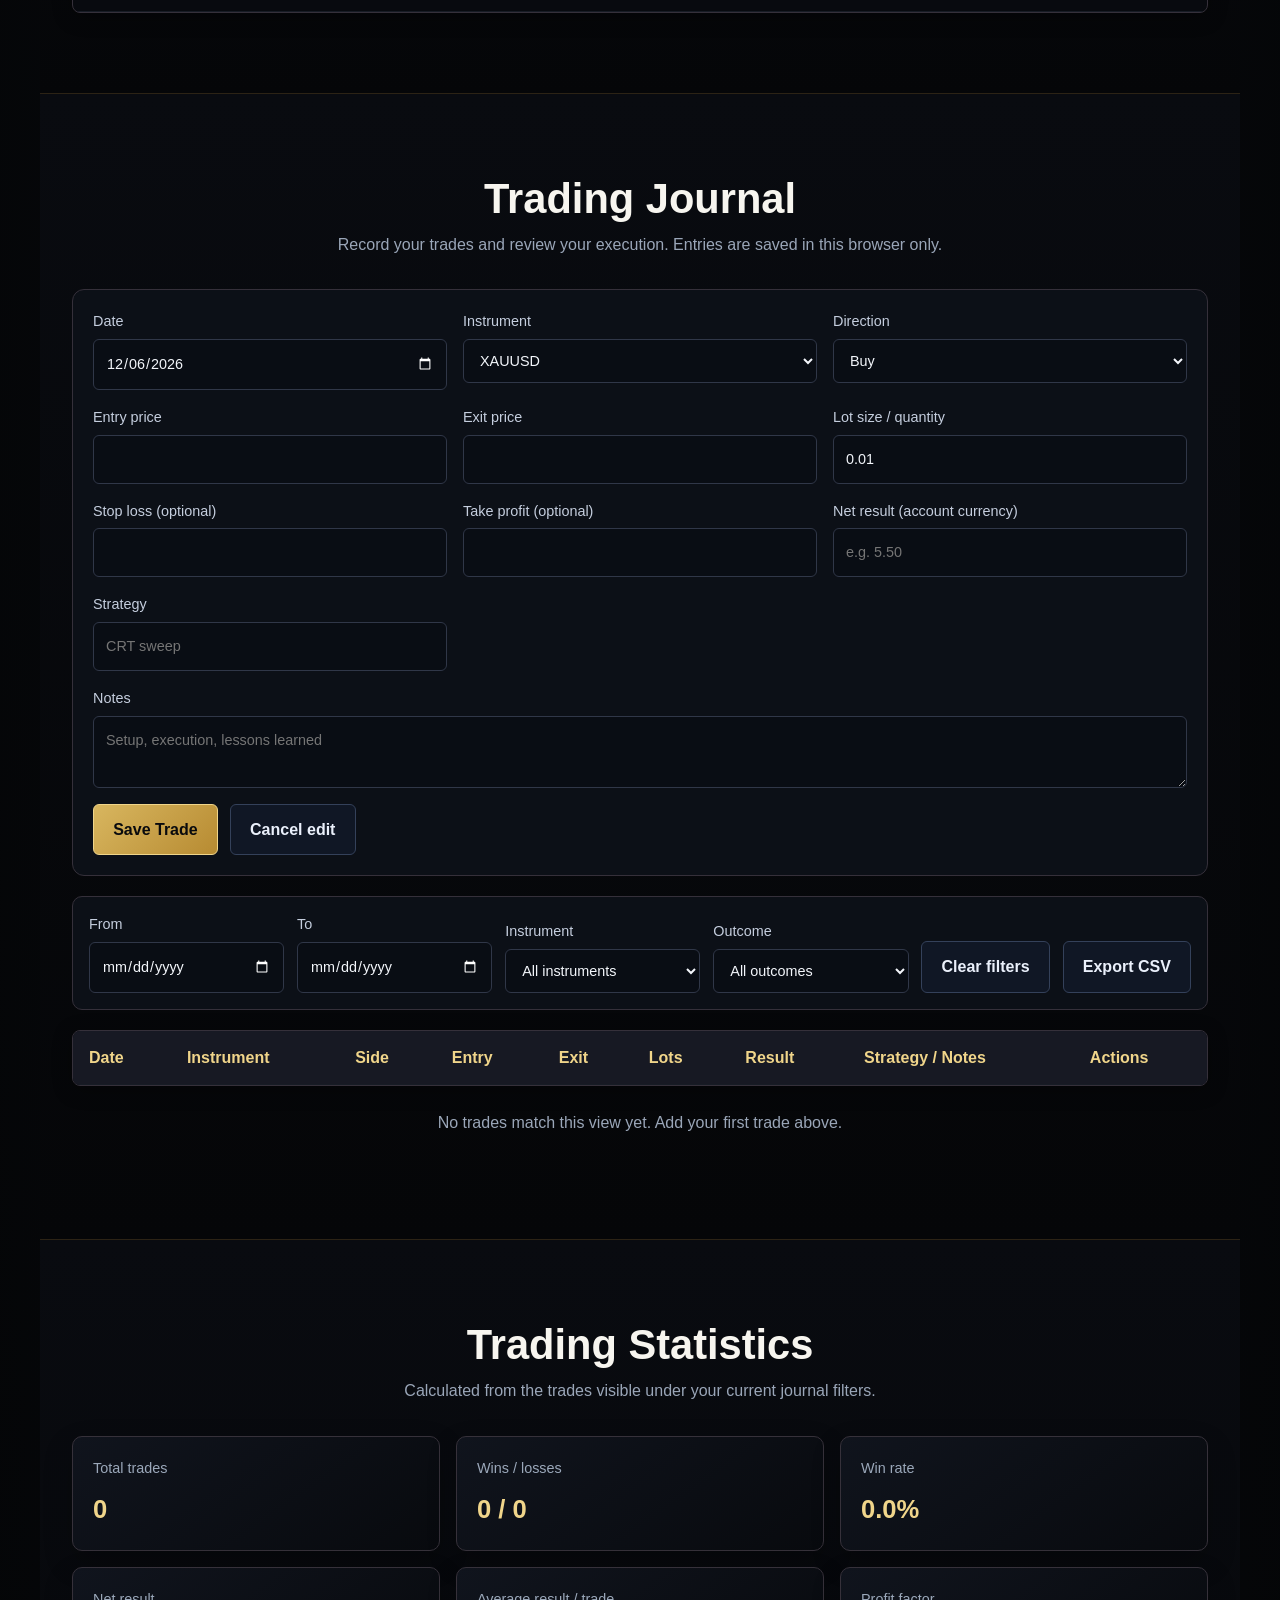
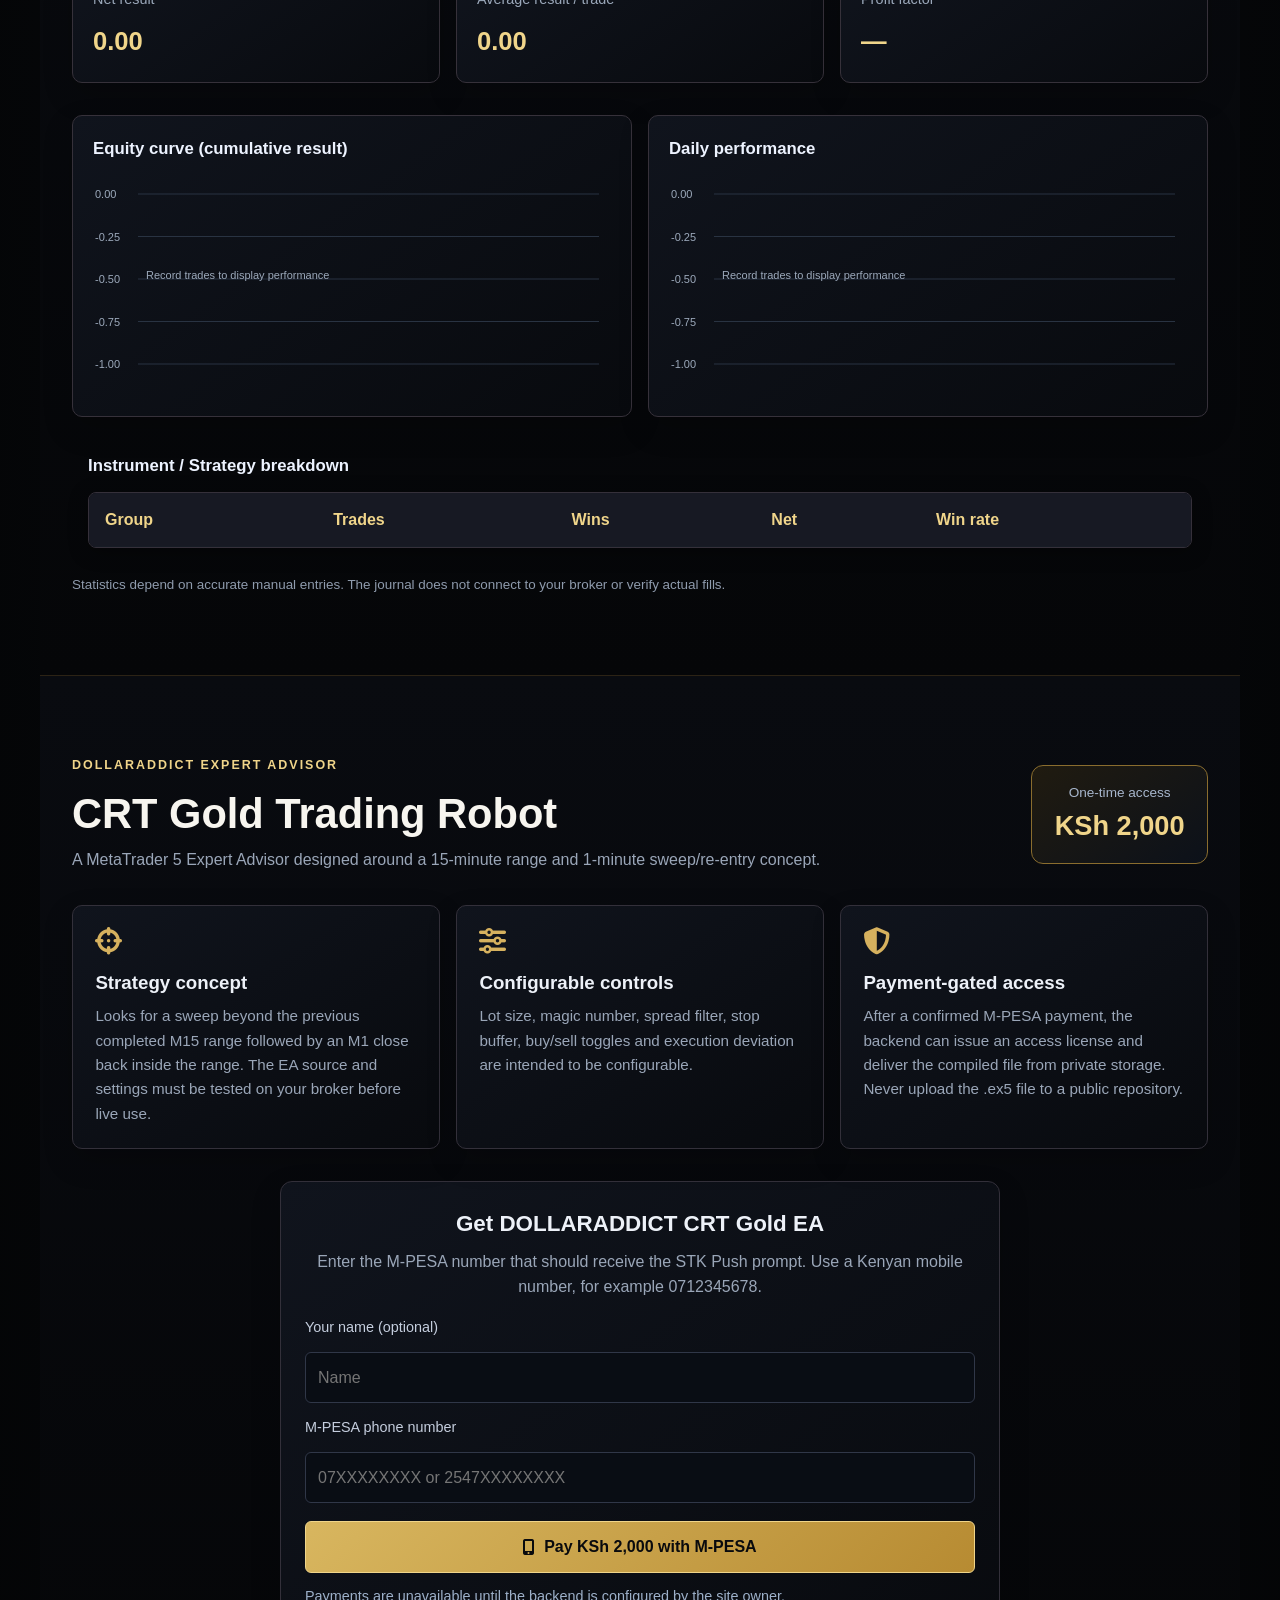
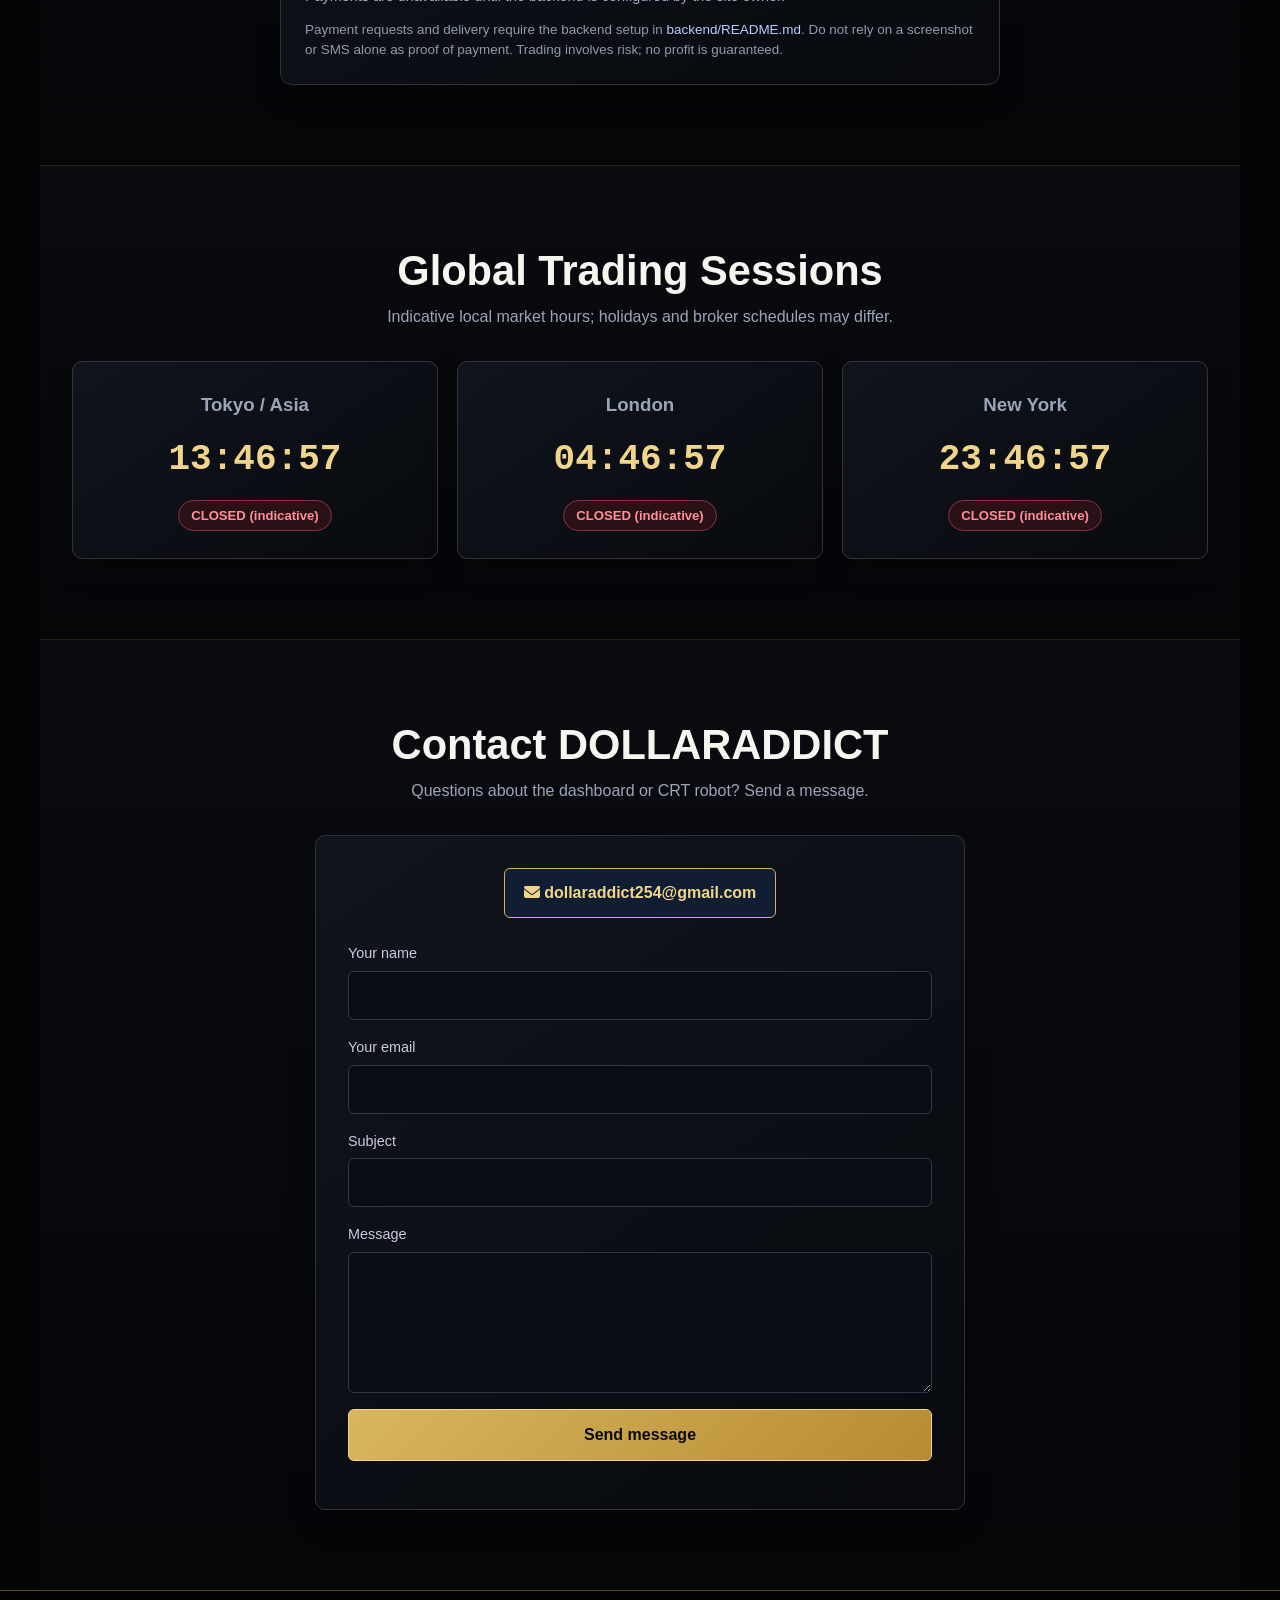
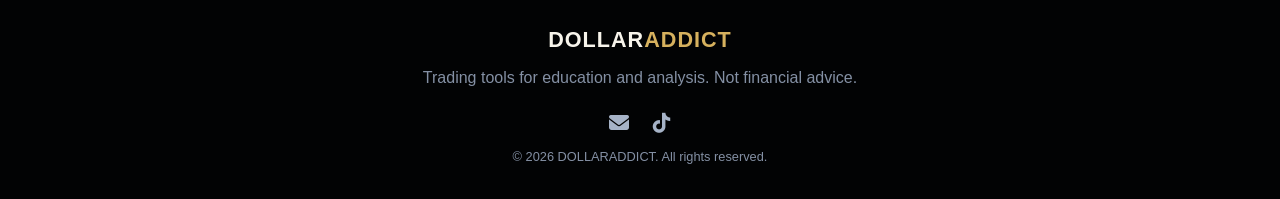
==== commit 7797c0d9: "Add files via upload" ====
--- a/index.html
+++ b/index.html
@@ -11,9 +11,10 @@
 <canvas id="bg-canvas" aria-hidden="true"></canvas>
 <header><nav class="navbar"><a class="logo" href="#home">DOLLAR<span class="highlight">ADDICT</span></a><button class="menu-toggle" id="mobile-menu" aria-label="Open navigation" aria-expanded="false"><i class="fa-solid fa-bars"></i></button><ul class="nav-links"><li><a href="#dashboard">Live Charts</a></li><li><a href="#journal">Journal</a></li><li><a href="#statistics">Statistics</a></li><li><a href="#robot">CRT Robot</a></li><li><a href="#suite">DA Suite</a></li><li><a href="./tools/index.html">Trading Tools</a></li><li><a href="#sessions">Sessions</a></li><li><a href="#contact" class="nav-contact-btn">Contact</a></li></ul></nav></header>
 <main>
-<section class="hero" id="home"><div class="hero-content"><div class="eyebrow"><span class="pulse-dot"></span> TRADING TOOLS • BUILT FOR DISCIPLINE</div><h1>Trade with a <span class="highlight">clearer plan.</span></h1><p>Charts, trade tracking, performance statistics and the DOLLARADDICT CRT Gold robot — in one place.</p><div class="hero-btns"><a class="btn btn-blue" href="#dashboard"><i class="fa-solid fa-chart-line"></i> Open Dashboard</a><a class="btn btn-secondary" href="#robot"><i class="fa-solid fa-robot"></i> Explore CRT Robot</a></div>
+<section class="hero" id="home"><div class="hero-content"><div class="eyebrow"><span class="pulse-dot"></span> TRADING TOOLS • BUILT FOR DISCIPLINE</div><h1>Trade with a <span class="highlight">clear plan.</span></h1><p>Charts, trade tracking, performance statistics and the DOLLARADDICT CRT Gold robot — in one place.</p><div class="hero-btns"><a class="btn btn-blue" href="#dashboard"><i class="fa-solid fa-chart-line"></i> Open Dashboard</a><a class="btn btn-secondary" href="#robot"><i class="fa-solid fa-robot"></i> Explore CRT Robot</a></div>
 <div class="pwa-showcase-panel"><div class="pwa-content-wrapper"><div class="app-mockup-animation"><img class="animated-app-icon" src="./icons/icon-192.png" alt="DOLLARADDICT app icon"></div><div class="app-promo-text"><h3>Take DOLLARADDICT with you</h3><p>Install the app on a supported device for a quick, app-like way to open your trading workspace.</p><div id="pwa-install-container"><button class="btn btn-install-app" id="pwa-install-btn"><i class="fa-solid fa-download"></i> Install App</button></div><p class="small-note">Installation requires a supported browser and HTTPS. Some features need internet access.</p></div></div></div>
 </div></section>
+<section id="suite" class="robot-section"><h2>The DA Trading Suite</h2><p class="section-subtitle">Explore the educational resources that support a consistent trading process.</p><div class="robot-grid"><article class="robot-card"><i class="fa-solid fa-robot"></i><h3>Trading Bots</h3><p>Review the DOLLARADDICT CRT Gold MT5 robot and its access process.</p><p style="margin-top:1rem"><a class="btn btn-secondary" href="./tools/bots.html">Explore bots</a></p></article><article class="robot-card"><i class="fa-solid fa-chess-board"></i><h3>Strategies</h3><p>Read educational notes on range context, sweeps, risk and trade review.</p><p style="margin-top:1rem"><a class="btn btn-secondary" href="./tools/strategies.html">Explore strategies</a></p></article><article class="robot-card"><i class="fa-solid fa-chart-simple"></i><h3>Indicators</h3><p>Use a checklist for ranges, liquidity sweeps, spreads and position risk.</p><p style="margin-top:1rem"><a class="btn btn-secondary" href="./tools/indicators.html">Explore indicators</a></p></article><article class="robot-card"><i class="fa-solid fa-screwdriver-wrench"></i><h3>Trading Tools</h3><p>Access risk sizing, CRT analysis, session clocks, journal insights, backtesting and more in one workspace.</p><p style="margin-top:1rem"><a class="btn btn-blue" href="./tools/index.html">Open Trading Suite</a></p></article></div></section>
 <section id="dashboard" class="trading-dashboard-section"><h2>Live Trading Dashboard</h2><p class="section-subtitle">Charts are embedded from TradingView. Quotes and symbols depend on TradingView's providers.</p><div class="dashboard-controls"><label>Instrument<select id="chart-symbol"><option value="OANDA:XAUUSD">Gold (XAUUSD)</option><option value="FX:EURUSD">EUR/USD</option><option value="FX:GBPUSD">GBP/USD</option><option value="COINBASE:BTCUSD">Bitcoin (BTC/USD)</option></select></label><label>Timeframe<select id="chart-timeframe"><option value="1">1 minute</option><option value="5">5 minutes</option><option value="15">15 minutes</option><option value="30">30 minutes</option><option value="60" selected>1 hour</option><option value="240">4 hours</option><option value="D">1 day</option></select></label><a class="btn btn-secondary" id="open-full-chart" href="https://www.tradingview.com/chart/?symbol=OANDA%3AXAUUSD" target="_blank" rel="noopener noreferrer">Open full chart ↗</a></div><div class="chart-frame-wrap"><iframe id="tradingview-chart" title="TradingView live market chart" loading="lazy" src="https://www.tradingview.com/widgetembed/?symbol=OANDA%3AXAUUSD&interval=60&theme=dark&style=1&timezone=Etc%2FUTC&withdateranges=1&hideideas=1" allowfullscreen></iframe></div><p class="small-note">Charts are informational, not investment advice. Check your broker's prices and trading conditions before placing a trade.</p></section>
 <section class="markets-section"><h2>Market Watchlist</h2><p class="section-subtitle">Open a provider chart for current market information; no synthetic prices are displayed here.</p><div class="table-container"><table class="market-table"><thead><tr><th>Instrument</th><th>Provider</th><th>Chart</th></tr></thead><tbody id="forex-table-body"></tbody></table></div></section>
 <section id="journal" class="journal-section"><h2>Trading Journal</h2><p class="section-subtitle">Record your trades and review your execution. Entries are saved in this browser only.</p><form id="trade-form" class="trade-form"><input type="hidden" id="trade-id"><label>Date<input id="trade-date" type="date" required></label><label>Instrument<select id="trade-instrument"><option>XAUUSD</option><option>EURUSD</option><option>GBPUSD</option><option>BTCUSD</option><option>Other</option></select></label><label>Direction<select id="trade-direction"><option>Buy</option><option>Sell</option></select></label><label>Entry price<input id="trade-entry" type="number" min="0" step="any" required></label><label>Exit price<input id="trade-exit" type="number" min="0" step="any" required></label><label>Lot size / quantity<input id="trade-lots" type="number" min="0.000001" step="any" value="0.01" required></label><label>Stop loss (optional)<input id="trade-sl" type="number" min="0" step="any"></label><label>Take profit (optional)<input id="trade-tp" type="number" min="0" step="any"></label><label>Net result (account currency)<input id="trade-result" type="number" step="any" required placeholder="e.g. 5.50"></label><label>Strategy<input id="trade-strategy" maxlength="100" placeholder="CRT sweep"></label><label class="wide-field">Notes<textarea id="trade-notes" rows="2" maxlength="1500" placeholder="Setup, execution, lessons learned"></textarea></label><div class="form-actions wide-field"><button class="btn btn-blue" id="trade-submit" type="submit">Save Trade</button><button class="btn btn-secondary" id="trade-cancel" type="button" hidden>Cancel edit</button><span id="trade-form-status" role="status"></span></div></form>
@@ -21,7 +22,6 @@
 <div class="table-container"><table class="market-table journal-table"><thead><tr><th>Date</th><th>Instrument</th><th>Side</th><th>Entry</th><th>Exit</th><th>Lots</th><th>Result</th><th>Strategy / Notes</th><th>Actions</th></tr></thead><tbody id="journal-table-body"></tbody></table></div><p id="journal-empty" class="empty-state" hidden>No trades match this view yet. Add your first trade above.</p></section>
 <section id="statistics" class="statistics-section"><h2>Trading Statistics</h2><p class="section-subtitle">Calculated from the trades visible under your current journal filters.</p><div class="stats-grid"><div class="stat-card"><span>Total trades</span><strong id="stat-total">0</strong></div><div class="stat-card"><span>Wins / losses</span><strong id="stat-wins-losses">0 / 0</strong></div><div class="stat-card"><span>Win rate</span><strong id="stat-win-rate">0.0%</strong></div><div class="stat-card"><span>Net result</span><strong id="stat-net">0.00</strong></div><div class="stat-card"><span>Average result / trade</span><strong id="stat-average">0.00</strong></div><div class="stat-card"><span>Profit factor</span><strong id="stat-profit-factor">—</strong></div></div><div class="stats-chart-grid"><div class="stat-chart-card"><h3>Equity curve (cumulative result)</h3><canvas id="equity-chart" aria-label="Equity curve chart"></canvas></div><div class="stat-chart-card"><h3>Daily performance</h3><canvas id="daily-chart" aria-label="Daily performance chart"></canvas></div></div><div class="breakdown-wrap"><h3>Instrument / Strategy breakdown</h3><div class="table-container"><table class="market-table"><thead><tr><th>Group</th><th>Trades</th><th>Wins</th><th>Net</th><th>Win rate</th></tr></thead><tbody id="breakdown-table-body"></tbody></table></div></div><p class="small-note">Statistics depend on accurate manual entries. The journal does not connect to your broker or verify actual fills.</p></section>
 <section id="robot" class="robot-section"><div class="robot-heading"><div><div class="eyebrow">DOLLARADDICT EXPERT ADVISOR</div><h2>CRT Gold Trading Robot</h2><p class="section-subtitle">A MetaTrader 5 Expert Advisor designed around a 15-minute range and 1-minute sweep/re-entry concept.</p></div><div class="price-tag"><span>One-time access</span><strong>KSh 2,000</strong></div></div><div class="robot-grid"><article class="robot-card"><i class="fa-solid fa-crosshairs"></i><h3>Strategy concept</h3><p>Looks for a sweep beyond the previous completed M15 range followed by an M1 close back inside the range. The EA source and settings must be tested on your broker before live use.</p></article><article class="robot-card"><i class="fa-solid fa-sliders"></i><h3>Configurable controls</h3><p>Lot size, magic number, spread filter, stop buffer, buy/sell toggles and execution deviation are intended to be configurable.</p></article><article class="robot-card"><i class="fa-solid fa-shield-halved"></i><h3>Payment-gated access</h3><p>After a confirmed M-PESA payment, the backend can issue an access license and deliver the compiled file from private storage. Never upload the .ex5 file to a public repository.</p></article></div><div class="checkout-card"><h3>Get DOLLARADDICT CRT Gold EA</h3><p class="muted">Enter the M-PESA number that should receive the STK Push prompt. Use a Kenyan mobile number, for example 0712345678.</p><form id="checkout-form"><label for="buyer-name">Your name (optional)</label><input id="buyer-name" maxlength="100" autocomplete="name" placeholder="Name"><label for="buyer-phone">M-PESA phone number</label><input id="buyer-phone" inputmode="tel" autocomplete="tel" placeholder="07XXXXXXXX or 2547XXXXXXXX" required><button class="btn btn-blue" id="checkout-submit" type="submit"><i class="fa-solid fa-mobile-screen-button"></i> Pay KSh 2,000 with M-PESA</button><p id="checkout-status" class="form-status" role="status" aria-live="polite">Payments are unavailable until the backend is configured by the site owner.</p><div id="license-result" hidden></div></form><p class="small-note">Payment requests and delivery require the backend setup in <code>backend/README.md</code>. Do not rely on a screenshot or SMS alone as proof of payment. Trading involves risk; no profit is guaranteed.</p></div></section>
-<section id="suite" class="robot-section"><h2>The DA Trading Suite</h2><p class="section-subtitle">Explore the educational resources that support a consistent trading process.</p><div class="robot-grid"><article class="robot-card"><i class="fa-solid fa-robot"></i><h3>Trading Bots</h3><p>Review the DOLLARADDICT CRT Gold MT5 robot and its access process.</p><p style="margin-top:1rem"><a class="btn btn-secondary" href="./tools/bots.html">Explore bots</a></p></article><article class="robot-card"><i class="fa-solid fa-chess-board"></i><h3>Strategies</h3><p>Read educational notes on range context, sweeps, risk and trade review.</p><p style="margin-top:1rem"><a class="btn btn-secondary" href="./tools/strategies.html">Explore strategies</a></p></article><article class="robot-card"><i class="fa-solid fa-chart-simple"></i><h3>Indicators</h3><p>Use a checklist for ranges, liquidity sweeps, spreads and position risk.</p><p style="margin-top:1rem"><a class="btn btn-secondary" href="./tools/indicators.html">Explore indicators</a></p></article><article class="robot-card"><i class="fa-solid fa-screwdriver-wrench"></i><h3>Trading Tools</h3><p>Access risk sizing, CRT analysis, session clocks, journal insights, backtesting and more in one workspace.</p><p style="margin-top:1rem"><a class="btn btn-blue" href="./tools/index.html">Open Trading Suite</a></p></article></div></section>
 <section id="sessions" class="clocks-section"><h2>Global Trading Sessions</h2><p class="section-subtitle">Indicative local market hours; holidays and broker schedules may differ.</p><div class="clock-grid"><article class="clock-card"><h3>Tokyo / Asia</h3><div class="live-clock" id="clock-asia">--:--:--</div><span id="status-asia" class="session-status status-closed">Checking…</span></article><article class="clock-card"><h3>London</h3><div class="live-clock" id="clock-london">--:--:--</div><span id="status-london" class="session-status status-closed">Checking…</span></article><article class="clock-card"><h3>New York</h3><div class="live-clock" id="clock-newyork">--:--:--</div><span id="status-newyork" class="session-status status-closed">Checking…</span></article></div></section>
 <section id="contact" class="contact-section"><h2>Contact DOLLARADDICT</h2><p class="section-subtitle">Questions about the dashboard or CRT robot? Send a message.</p><div class="contact-box"><a class="email-display-btn" href="mailto:dollaraddict254@gmail.com"><i class="fa-solid fa-envelope"></i> dollaraddict254@gmail.com</a><form id="contact-form"><label>Your name<input id="contact-name" required maxlength="100" autocomplete="name"></label><label>Your email<input id="contact-email" type="email" required maxlength="254" autocomplete="email"></label><label>Subject<input id="contact-subject" required maxlength="150"></label><label>Message<textarea id="contact-message" rows="5" required maxlength="5000"></textarea></label><button class="btn btn-blue" id="contact-submit" type="submit">Send message</button><p id="contact-status" class="form-status" role="status" aria-live="polite"></p></form></div></section>
 </main><footer><a class="logo" href="#home">DOLLAR<span class="highlight">ADDICT</span></a><p>Trading tools for education and analysis. Not financial advice.</p><div class="social-icons"><a href="mailto:dollaraddict254@gmail.com" aria-label="Email"><i class="fa-solid fa-envelope"></i></a><a href="https://www.tiktok.com/@saml_____" target="_blank" rel="noopener noreferrer" aria-label="TikTok"><i class="fa-brands fa-tiktok"></i></a></div><p class="copyright">© <span id="year"></span> DOLLARADDICT. All rights reserved.</p></footer>
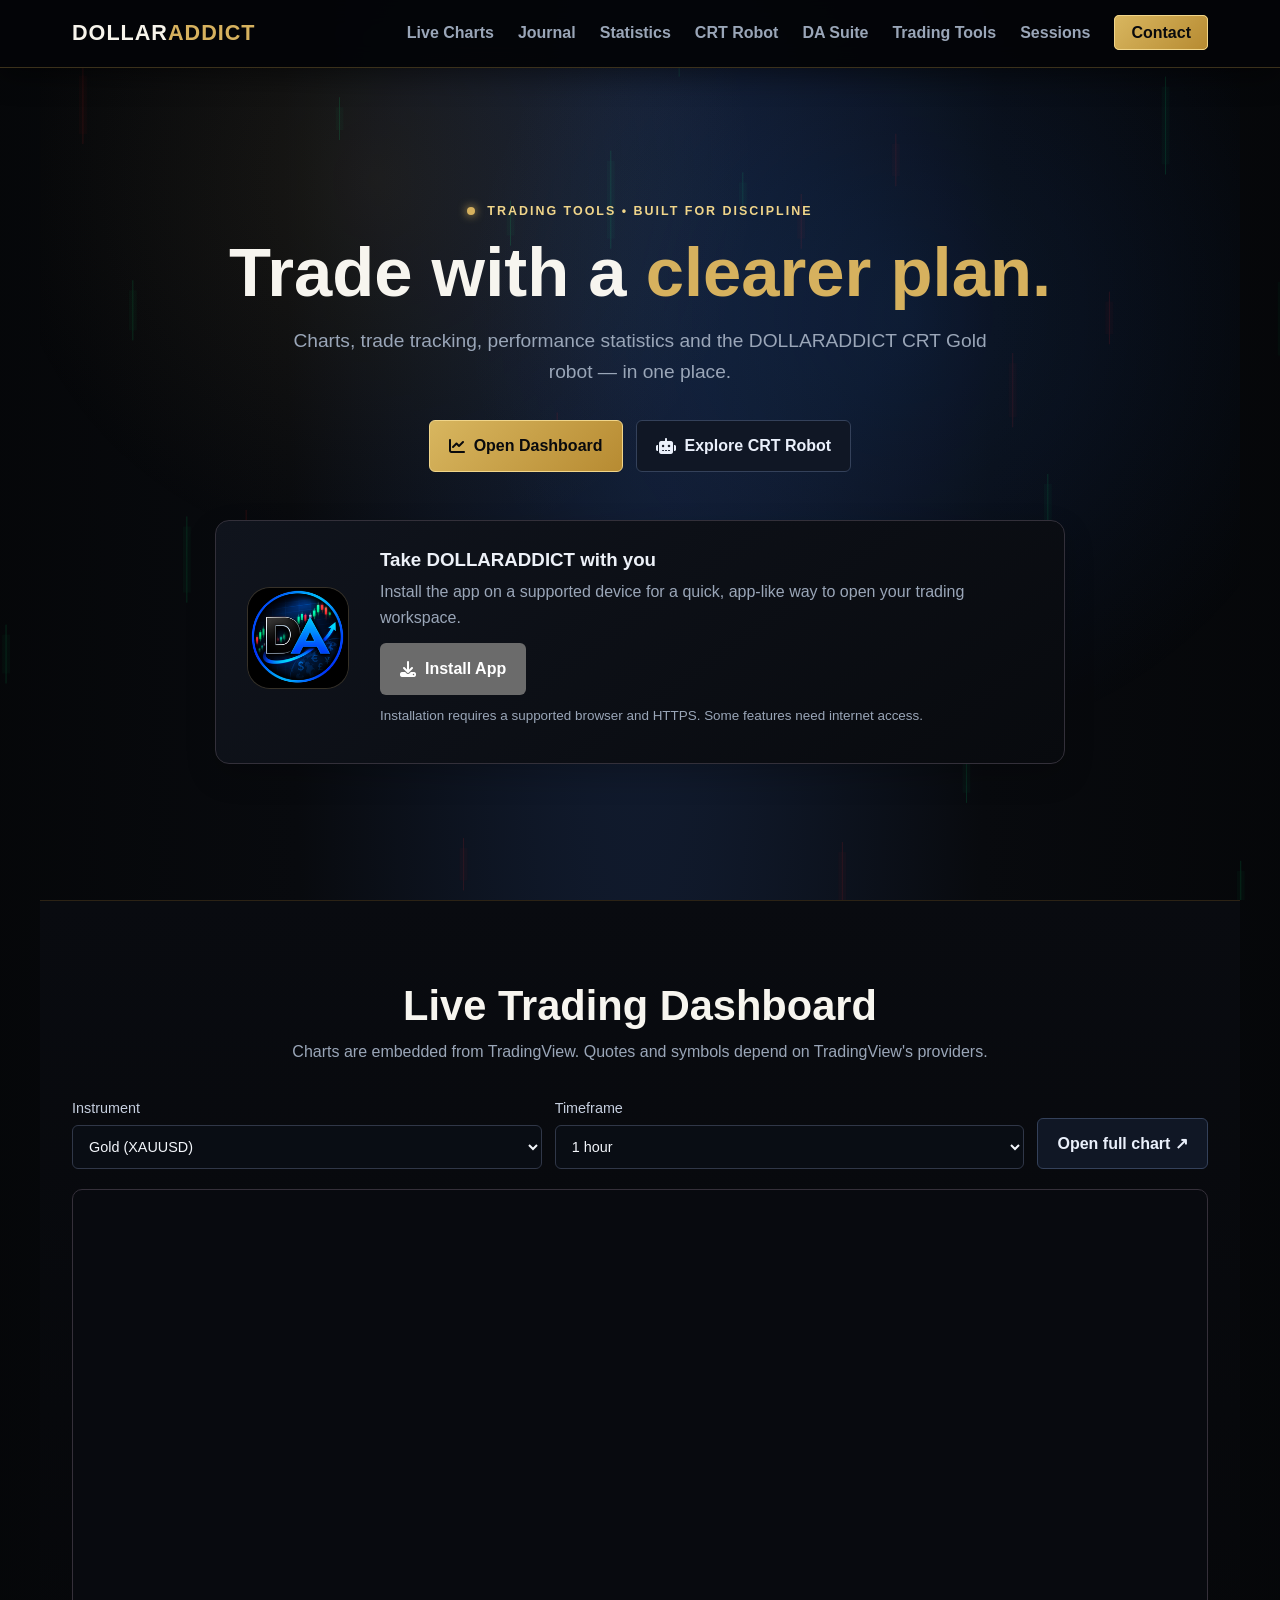
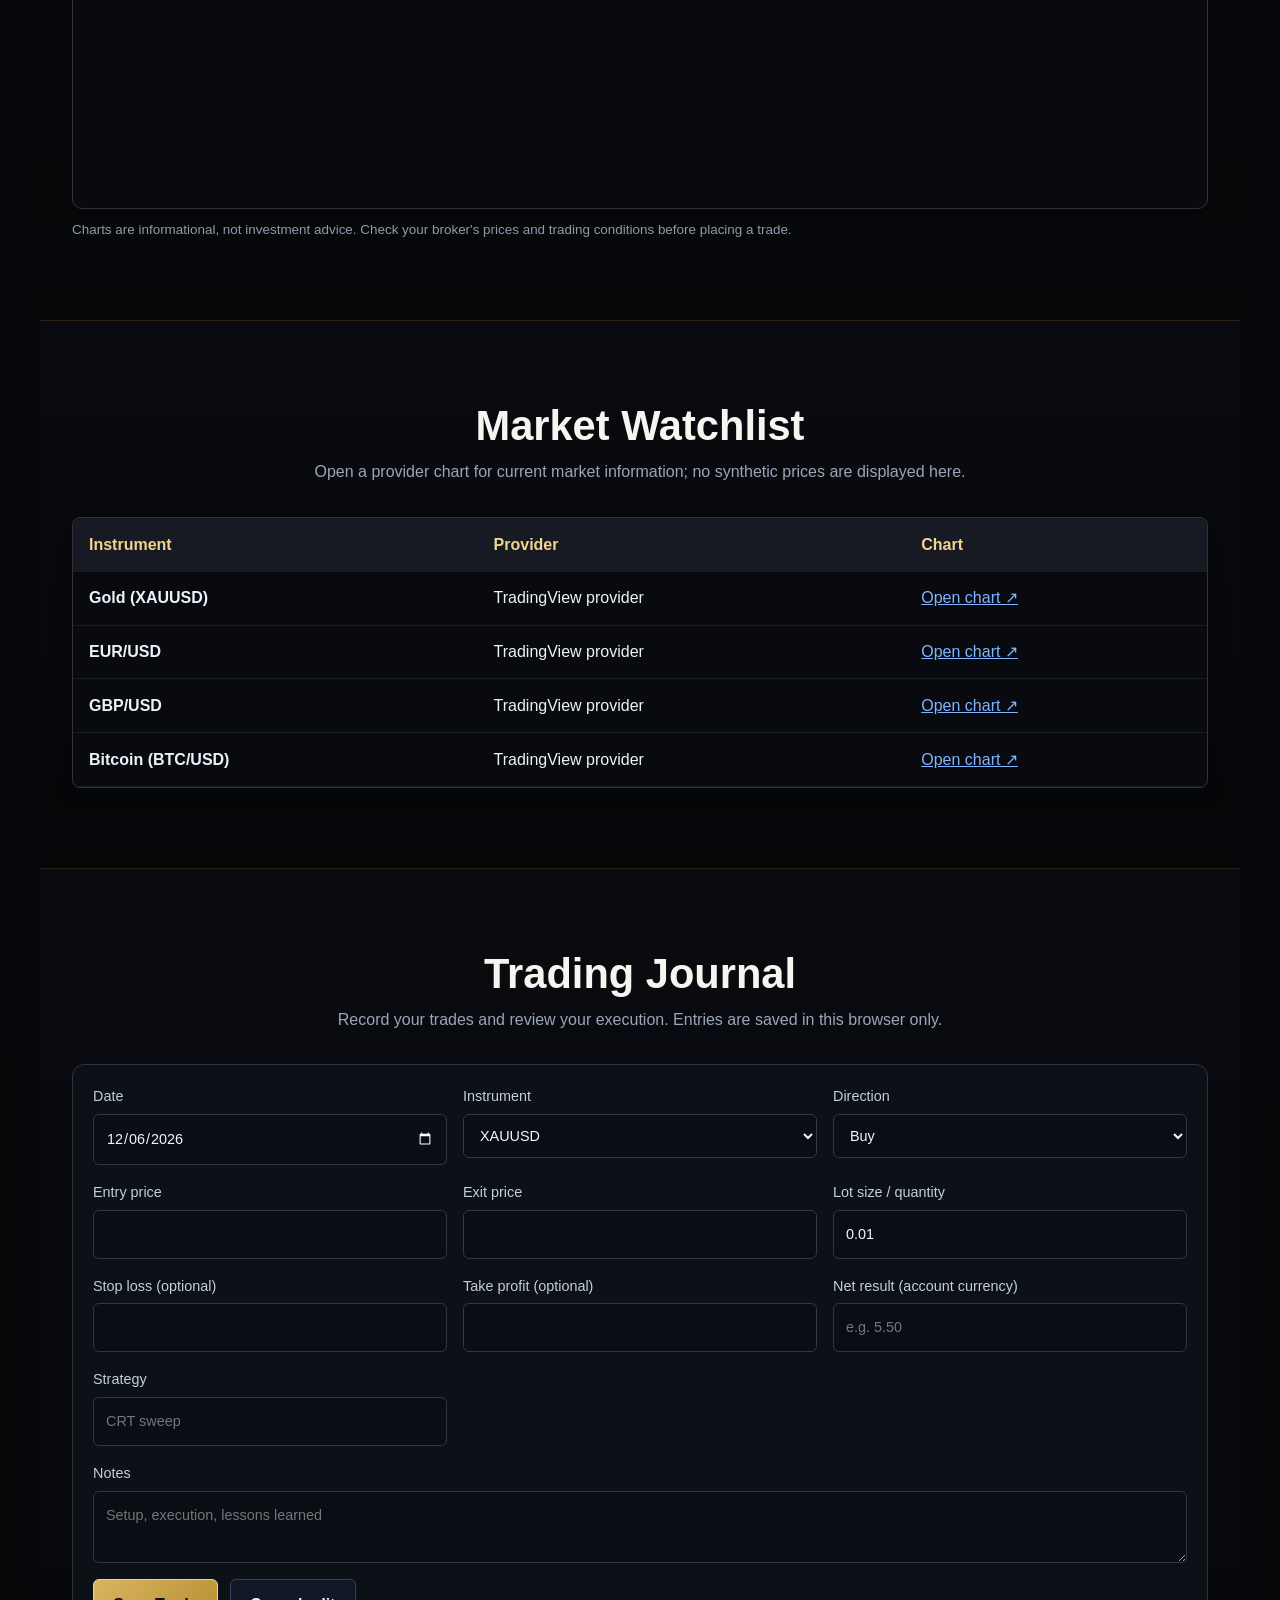
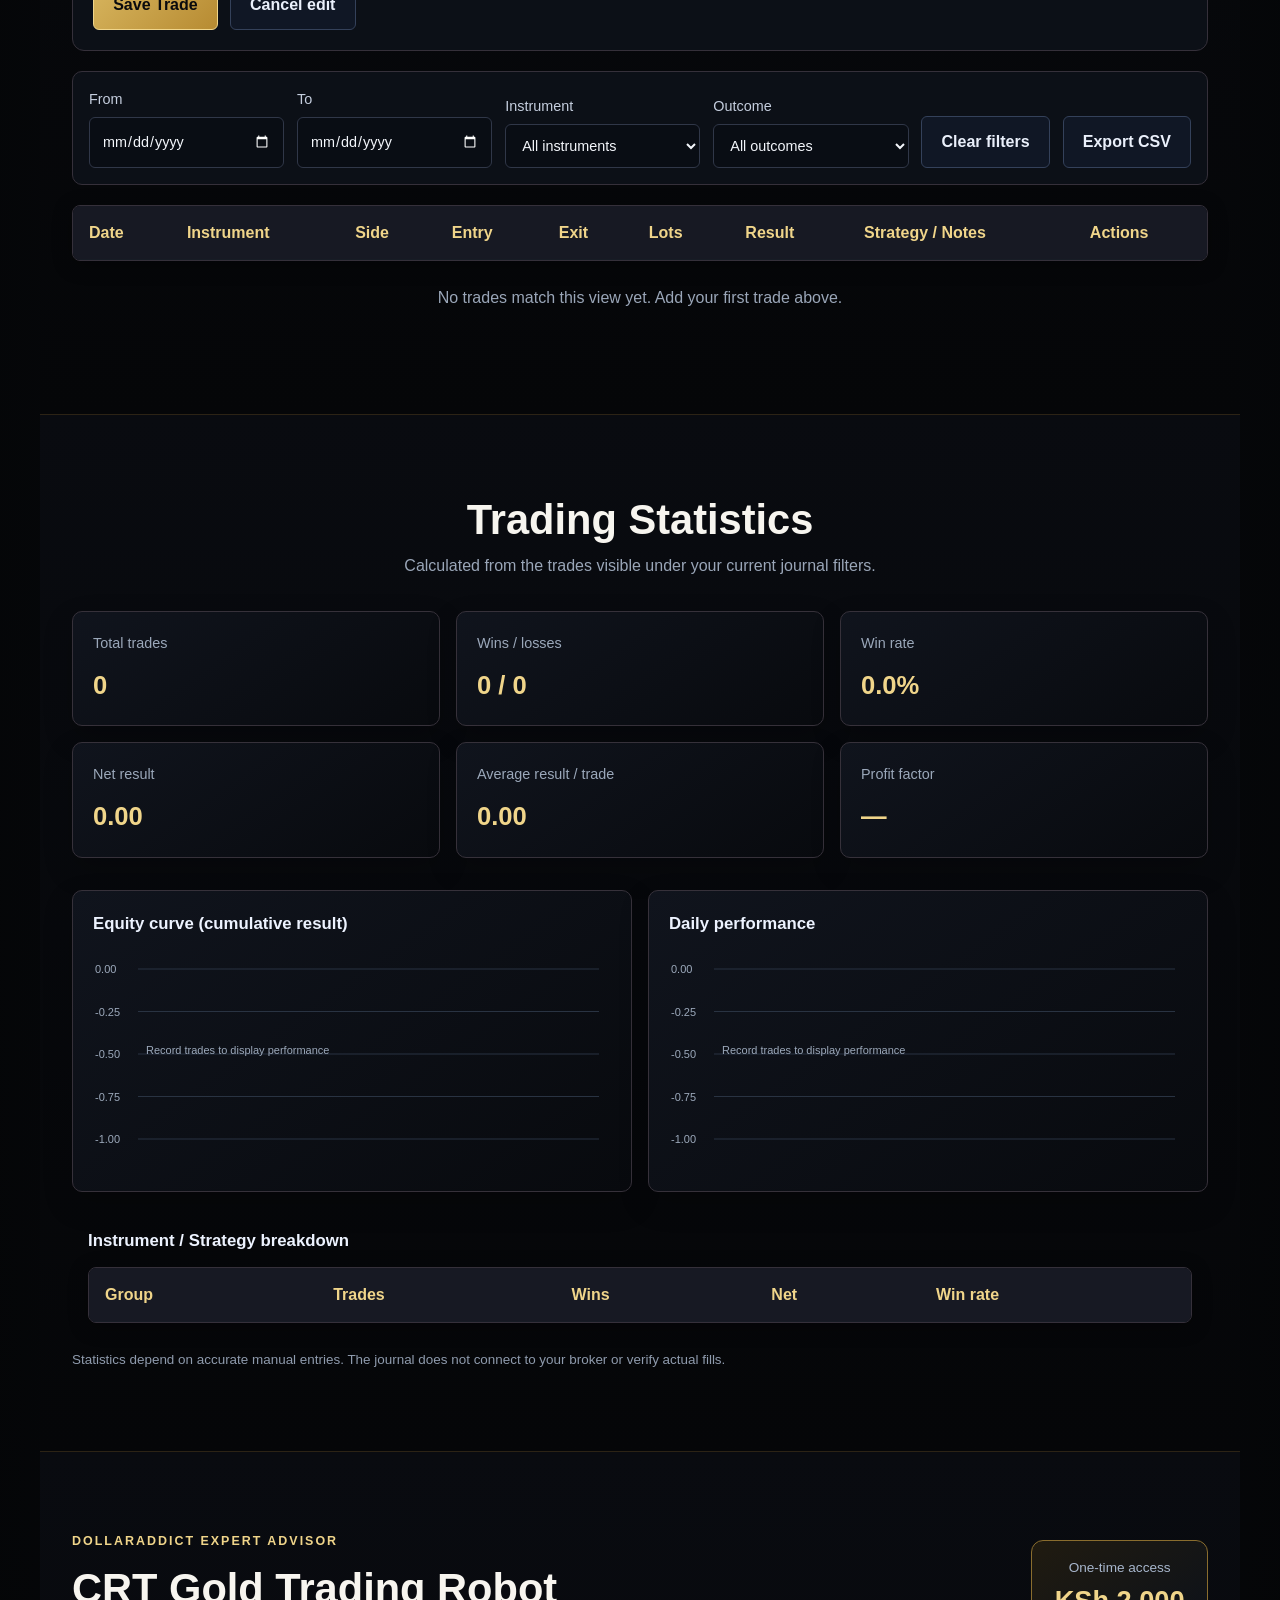
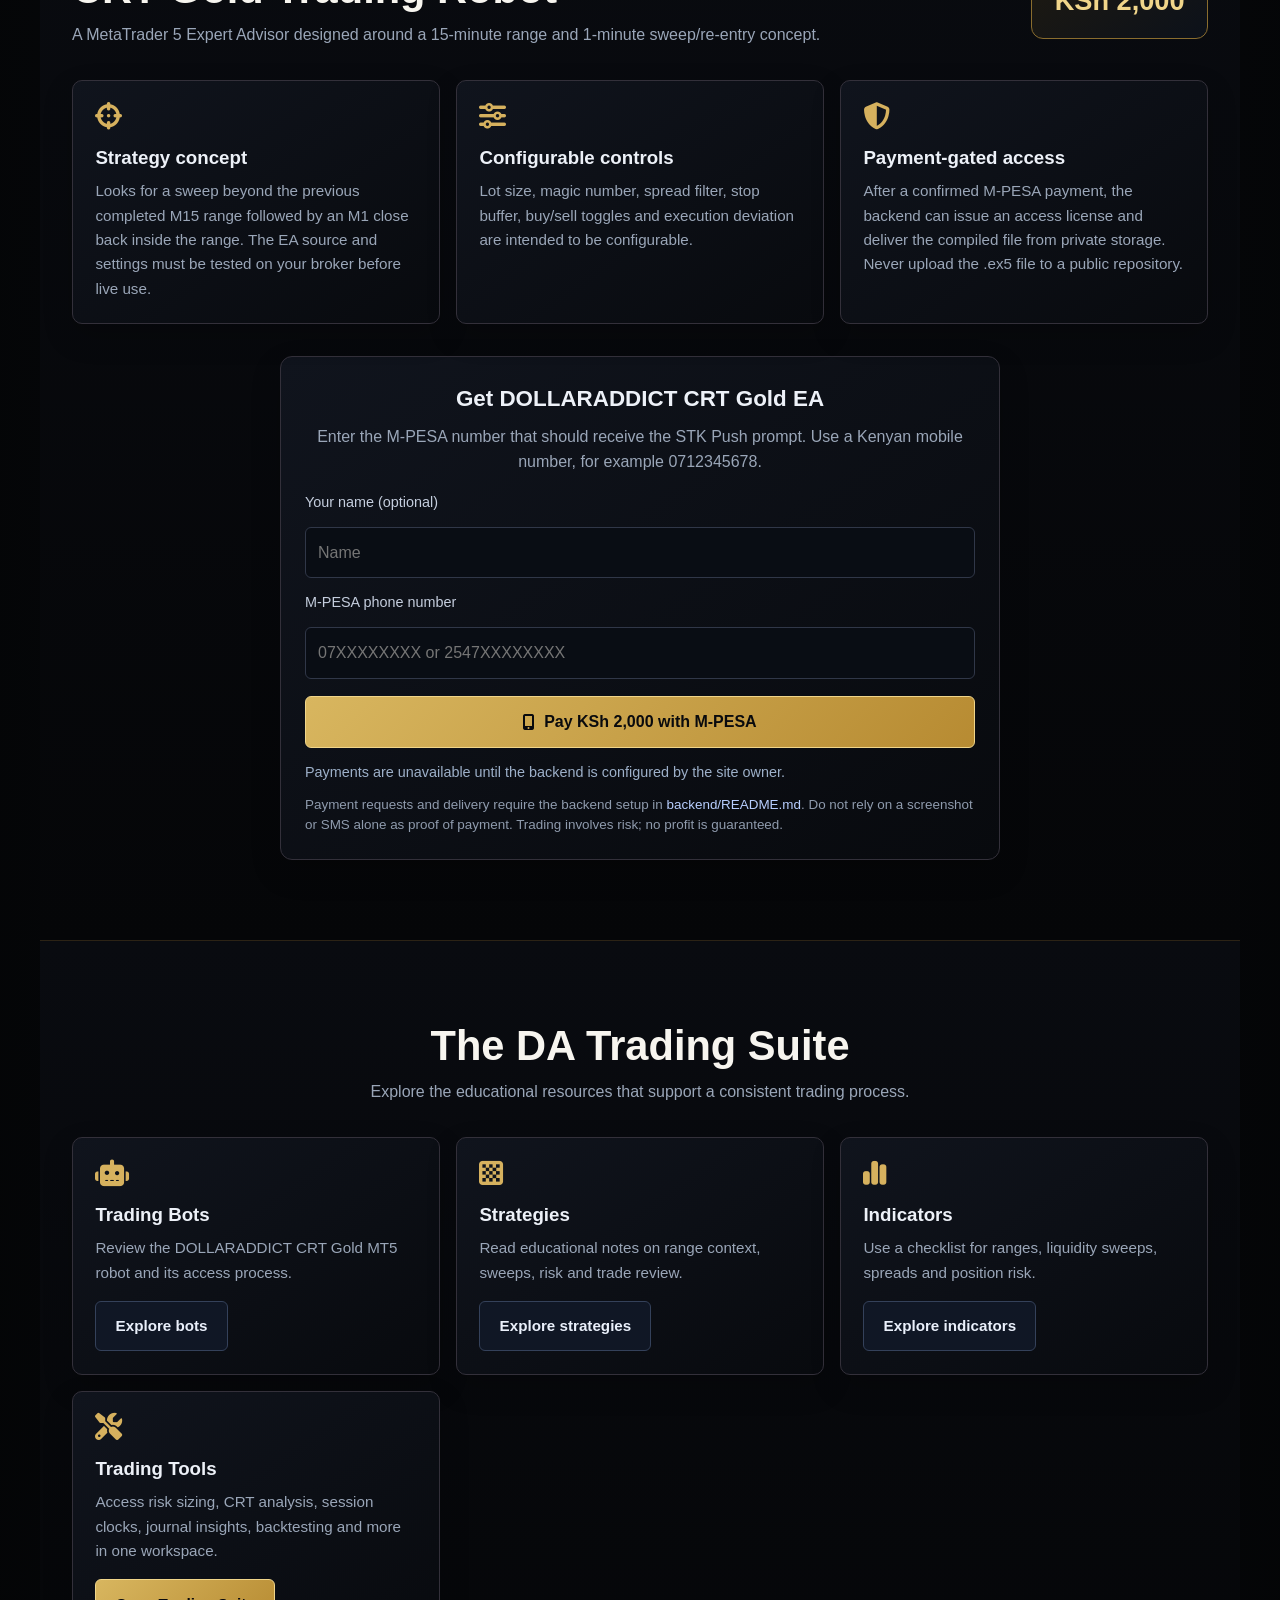
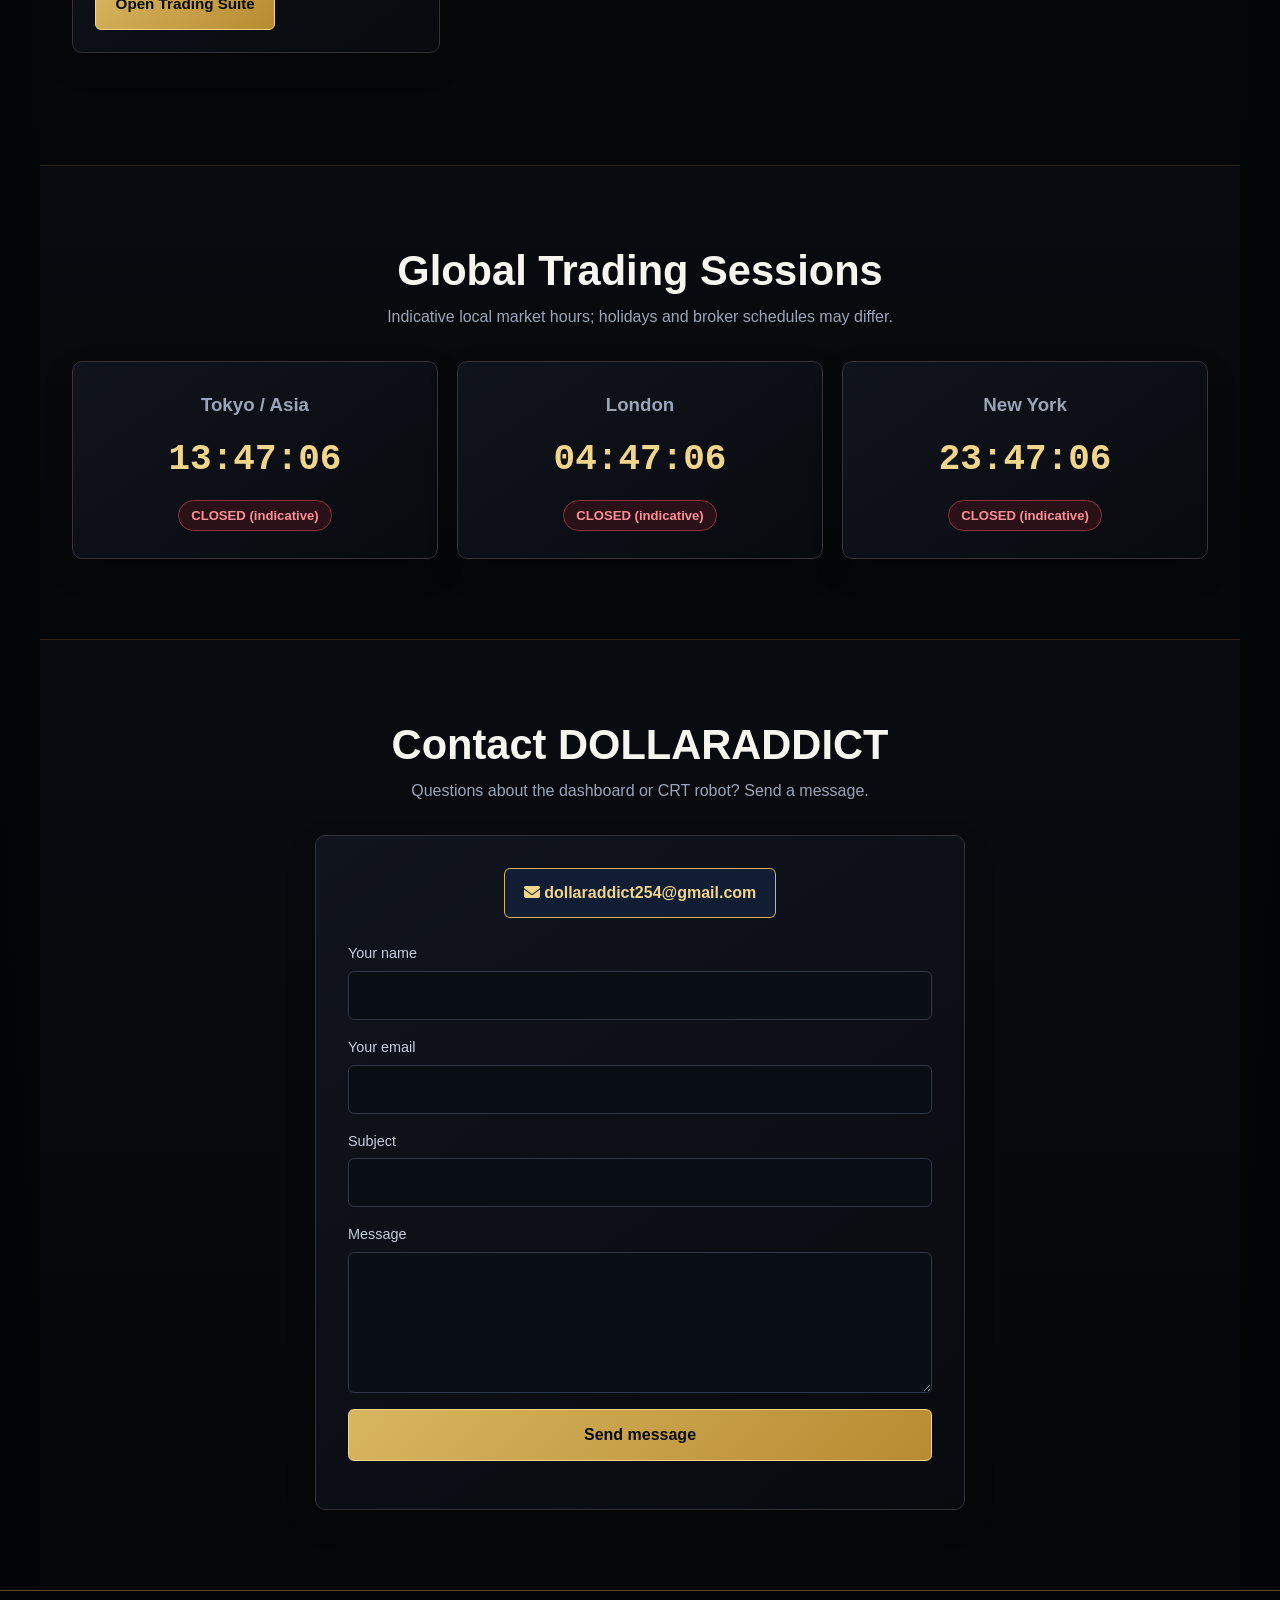
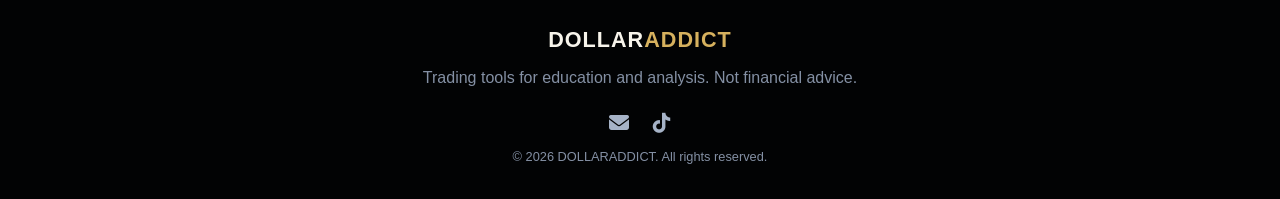
==== commit bb4236a6: "Add files via upload" ====
--- a/index.html
+++ b/index.html
@@ -11,10 +11,9 @@
 <canvas id="bg-canvas" aria-hidden="true"></canvas>
 <header><nav class="navbar"><a class="logo" href="#home">DOLLAR<span class="highlight">ADDICT</span></a><button class="menu-toggle" id="mobile-menu" aria-label="Open navigation" aria-expanded="false"><i class="fa-solid fa-bars"></i></button><ul class="nav-links"><li><a href="#dashboard">Live Charts</a></li><li><a href="#journal">Journal</a></li><li><a href="#statistics">Statistics</a></li><li><a href="#robot">CRT Robot</a></li><li><a href="#suite">DA Suite</a></li><li><a href="./tools/index.html">Trading Tools</a></li><li><a href="#sessions">Sessions</a></li><li><a href="#contact" class="nav-contact-btn">Contact</a></li></ul></nav></header>
 <main>
-<section class="hero" id="home"><div class="hero-content"><div class="eyebrow"><span class="pulse-dot"></span> TRADING TOOLS • BUILT FOR DISCIPLINE</div><h1>Trade with a <span class="highlight">clear plan.</span></h1><p>Charts, trade tracking, performance statistics and the DOLLARADDICT CRT Gold robot — in one place.</p><div class="hero-btns"><a class="btn btn-blue" href="#dashboard"><i class="fa-solid fa-chart-line"></i> Open Dashboard</a><a class="btn btn-secondary" href="#robot"><i class="fa-solid fa-robot"></i> Explore CRT Robot</a></div>
+<section class="hero" id="home"><div class="hero-content"><div class="eyebrow"><span class="pulse-dot"></span> TRADING TOOLS • BUILT FOR DISCIPLINE</div><h1>Trade with a <span class="highlight">clearer plan.</span></h1><p>Charts, trade tracking, performance statistics and the DOLLARADDICT CRT Gold robot — in one place.</p><div class="hero-btns"><a class="btn btn-blue" href="#dashboard"><i class="fa-solid fa-chart-line"></i> Open Dashboard</a><a class="btn btn-secondary" href="#robot"><i class="fa-solid fa-robot"></i> Explore CRT Robot</a></div>
 <div class="pwa-showcase-panel"><div class="pwa-content-wrapper"><div class="app-mockup-animation"><img class="animated-app-icon" src="./icons/icon-192.png" alt="DOLLARADDICT app icon"></div><div class="app-promo-text"><h3>Take DOLLARADDICT with you</h3><p>Install the app on a supported device for a quick, app-like way to open your trading workspace.</p><div id="pwa-install-container"><button class="btn btn-install-app" id="pwa-install-btn"><i class="fa-solid fa-download"></i> Install App</button></div><p class="small-note">Installation requires a supported browser and HTTPS. Some features need internet access.</p></div></div></div>
 </div></section>
-<section id="suite" class="robot-section"><h2>The DA Trading Suite</h2><p class="section-subtitle">Explore the educational resources that support a consistent trading process.</p><div class="robot-grid"><article class="robot-card"><i class="fa-solid fa-robot"></i><h3>Trading Bots</h3><p>Review the DOLLARADDICT CRT Gold MT5 robot and its access process.</p><p style="margin-top:1rem"><a class="btn btn-secondary" href="./tools/bots.html">Explore bots</a></p></article><article class="robot-card"><i class="fa-solid fa-chess-board"></i><h3>Strategies</h3><p>Read educational notes on range context, sweeps, risk and trade review.</p><p style="margin-top:1rem"><a class="btn btn-secondary" href="./tools/strategies.html">Explore strategies</a></p></article><article class="robot-card"><i class="fa-solid fa-chart-simple"></i><h3>Indicators</h3><p>Use a checklist for ranges, liquidity sweeps, spreads and position risk.</p><p style="margin-top:1rem"><a class="btn btn-secondary" href="./tools/indicators.html">Explore indicators</a></p></article><article class="robot-card"><i class="fa-solid fa-screwdriver-wrench"></i><h3>Trading Tools</h3><p>Access risk sizing, CRT analysis, session clocks, journal insights, backtesting and more in one workspace.</p><p style="margin-top:1rem"><a class="btn btn-blue" href="./tools/index.html">Open Trading Suite</a></p></article></div></section>
 <section id="dashboard" class="trading-dashboard-section"><h2>Live Trading Dashboard</h2><p class="section-subtitle">Charts are embedded from TradingView. Quotes and symbols depend on TradingView's providers.</p><div class="dashboard-controls"><label>Instrument<select id="chart-symbol"><option value="OANDA:XAUUSD">Gold (XAUUSD)</option><option value="FX:EURUSD">EUR/USD</option><option value="FX:GBPUSD">GBP/USD</option><option value="COINBASE:BTCUSD">Bitcoin (BTC/USD)</option></select></label><label>Timeframe<select id="chart-timeframe"><option value="1">1 minute</option><option value="5">5 minutes</option><option value="15">15 minutes</option><option value="30">30 minutes</option><option value="60" selected>1 hour</option><option value="240">4 hours</option><option value="D">1 day</option></select></label><a class="btn btn-secondary" id="open-full-chart" href="https://www.tradingview.com/chart/?symbol=OANDA%3AXAUUSD" target="_blank" rel="noopener noreferrer">Open full chart ↗</a></div><div class="chart-frame-wrap"><iframe id="tradingview-chart" title="TradingView live market chart" loading="lazy" src="https://www.tradingview.com/widgetembed/?symbol=OANDA%3AXAUUSD&interval=60&theme=dark&style=1&timezone=Etc%2FUTC&withdateranges=1&hideideas=1" allowfullscreen></iframe></div><p class="small-note">Charts are informational, not investment advice. Check your broker's prices and trading conditions before placing a trade.</p></section>
 <section class="markets-section"><h2>Market Watchlist</h2><p class="section-subtitle">Open a provider chart for current market information; no synthetic prices are displayed here.</p><div class="table-container"><table class="market-table"><thead><tr><th>Instrument</th><th>Provider</th><th>Chart</th></tr></thead><tbody id="forex-table-body"></tbody></table></div></section>
 <section id="journal" class="journal-section"><h2>Trading Journal</h2><p class="section-subtitle">Record your trades and review your execution. Entries are saved in this browser only.</p><form id="trade-form" class="trade-form"><input type="hidden" id="trade-id"><label>Date<input id="trade-date" type="date" required></label><label>Instrument<select id="trade-instrument"><option>XAUUSD</option><option>EURUSD</option><option>GBPUSD</option><option>BTCUSD</option><option>Other</option></select></label><label>Direction<select id="trade-direction"><option>Buy</option><option>Sell</option></select></label><label>Entry price<input id="trade-entry" type="number" min="0" step="any" required></label><label>Exit price<input id="trade-exit" type="number" min="0" step="any" required></label><label>Lot size / quantity<input id="trade-lots" type="number" min="0.000001" step="any" value="0.01" required></label><label>Stop loss (optional)<input id="trade-sl" type="number" min="0" step="any"></label><label>Take profit (optional)<input id="trade-tp" type="number" min="0" step="any"></label><label>Net result (account currency)<input id="trade-result" type="number" step="any" required placeholder="e.g. 5.50"></label><label>Strategy<input id="trade-strategy" maxlength="100" placeholder="CRT sweep"></label><label class="wide-field">Notes<textarea id="trade-notes" rows="2" maxlength="1500" placeholder="Setup, execution, lessons learned"></textarea></label><div class="form-actions wide-field"><button class="btn btn-blue" id="trade-submit" type="submit">Save Trade</button><button class="btn btn-secondary" id="trade-cancel" type="button" hidden>Cancel edit</button><span id="trade-form-status" role="status"></span></div></form>
@@ -22,6 +21,7 @@
 <div class="table-container"><table class="market-table journal-table"><thead><tr><th>Date</th><th>Instrument</th><th>Side</th><th>Entry</th><th>Exit</th><th>Lots</th><th>Result</th><th>Strategy / Notes</th><th>Actions</th></tr></thead><tbody id="journal-table-body"></tbody></table></div><p id="journal-empty" class="empty-state" hidden>No trades match this view yet. Add your first trade above.</p></section>
 <section id="statistics" class="statistics-section"><h2>Trading Statistics</h2><p class="section-subtitle">Calculated from the trades visible under your current journal filters.</p><div class="stats-grid"><div class="stat-card"><span>Total trades</span><strong id="stat-total">0</strong></div><div class="stat-card"><span>Wins / losses</span><strong id="stat-wins-losses">0 / 0</strong></div><div class="stat-card"><span>Win rate</span><strong id="stat-win-rate">0.0%</strong></div><div class="stat-card"><span>Net result</span><strong id="stat-net">0.00</strong></div><div class="stat-card"><span>Average result / trade</span><strong id="stat-average">0.00</strong></div><div class="stat-card"><span>Profit factor</span><strong id="stat-profit-factor">—</strong></div></div><div class="stats-chart-grid"><div class="stat-chart-card"><h3>Equity curve (cumulative result)</h3><canvas id="equity-chart" aria-label="Equity curve chart"></canvas></div><div class="stat-chart-card"><h3>Daily performance</h3><canvas id="daily-chart" aria-label="Daily performance chart"></canvas></div></div><div class="breakdown-wrap"><h3>Instrument / Strategy breakdown</h3><div class="table-container"><table class="market-table"><thead><tr><th>Group</th><th>Trades</th><th>Wins</th><th>Net</th><th>Win rate</th></tr></thead><tbody id="breakdown-table-body"></tbody></table></div></div><p class="small-note">Statistics depend on accurate manual entries. The journal does not connect to your broker or verify actual fills.</p></section>
 <section id="robot" class="robot-section"><div class="robot-heading"><div><div class="eyebrow">DOLLARADDICT EXPERT ADVISOR</div><h2>CRT Gold Trading Robot</h2><p class="section-subtitle">A MetaTrader 5 Expert Advisor designed around a 15-minute range and 1-minute sweep/re-entry concept.</p></div><div class="price-tag"><span>One-time access</span><strong>KSh 2,000</strong></div></div><div class="robot-grid"><article class="robot-card"><i class="fa-solid fa-crosshairs"></i><h3>Strategy concept</h3><p>Looks for a sweep beyond the previous completed M15 range followed by an M1 close back inside the range. The EA source and settings must be tested on your broker before live use.</p></article><article class="robot-card"><i class="fa-solid fa-sliders"></i><h3>Configurable controls</h3><p>Lot size, magic number, spread filter, stop buffer, buy/sell toggles and execution deviation are intended to be configurable.</p></article><article class="robot-card"><i class="fa-solid fa-shield-halved"></i><h3>Payment-gated access</h3><p>After a confirmed M-PESA payment, the backend can issue an access license and deliver the compiled file from private storage. Never upload the .ex5 file to a public repository.</p></article></div><div class="checkout-card"><h3>Get DOLLARADDICT CRT Gold EA</h3><p class="muted">Enter the M-PESA number that should receive the STK Push prompt. Use a Kenyan mobile number, for example 0712345678.</p><form id="checkout-form"><label for="buyer-name">Your name (optional)</label><input id="buyer-name" maxlength="100" autocomplete="name" placeholder="Name"><label for="buyer-phone">M-PESA phone number</label><input id="buyer-phone" inputmode="tel" autocomplete="tel" placeholder="07XXXXXXXX or 2547XXXXXXXX" required><button class="btn btn-blue" id="checkout-submit" type="submit"><i class="fa-solid fa-mobile-screen-button"></i> Pay KSh 2,000 with M-PESA</button><p id="checkout-status" class="form-status" role="status" aria-live="polite">Payments are unavailable until the backend is configured by the site owner.</p><div id="license-result" hidden></div></form><p class="small-note">Payment requests and delivery require the backend setup in <code>backend/README.md</code>. Do not rely on a screenshot or SMS alone as proof of payment. Trading involves risk; no profit is guaranteed.</p></div></section>
+<section id="suite" class="robot-section"><h2>The DA Trading Suite</h2><p class="section-subtitle">Explore the educational resources that support a consistent trading process.</p><div class="robot-grid"><article class="robot-card"><i class="fa-solid fa-robot"></i><h3>Trading Bots</h3><p>Review the DOLLARADDICT CRT Gold MT5 robot and its access process.</p><p style="margin-top:1rem"><a class="btn btn-secondary" href="./tools/bots.html">Explore bots</a></p></article><article class="robot-card"><i class="fa-solid fa-chess-board"></i><h3>Strategies</h3><p>Read educational notes on range context, sweeps, risk and trade review.</p><p style="margin-top:1rem"><a class="btn btn-secondary" href="./tools/strategies.html">Explore strategies</a></p></article><article class="robot-card"><i class="fa-solid fa-chart-simple"></i><h3>Indicators</h3><p>Use a checklist for ranges, liquidity sweeps, spreads and position risk.</p><p style="margin-top:1rem"><a class="btn btn-secondary" href="./tools/indicators.html">Explore indicators</a></p></article><article class="robot-card"><i class="fa-solid fa-screwdriver-wrench"></i><h3>Trading Tools</h3><p>Access risk sizing, CRT analysis, session clocks, journal insights, backtesting and more in one workspace.</p><p style="margin-top:1rem"><a class="btn btn-blue" href="./tools/index.html">Open Trading Suite</a></p></article></div></section>
 <section id="sessions" class="clocks-section"><h2>Global Trading Sessions</h2><p class="section-subtitle">Indicative local market hours; holidays and broker schedules may differ.</p><div class="clock-grid"><article class="clock-card"><h3>Tokyo / Asia</h3><div class="live-clock" id="clock-asia">--:--:--</div><span id="status-asia" class="session-status status-closed">Checking…</span></article><article class="clock-card"><h3>London</h3><div class="live-clock" id="clock-london">--:--:--</div><span id="status-london" class="session-status status-closed">Checking…</span></article><article class="clock-card"><h3>New York</h3><div class="live-clock" id="clock-newyork">--:--:--</div><span id="status-newyork" class="session-status status-closed">Checking…</span></article></div></section>
 <section id="contact" class="contact-section"><h2>Contact DOLLARADDICT</h2><p class="section-subtitle">Questions about the dashboard or CRT robot? Send a message.</p><div class="contact-box"><a class="email-display-btn" href="mailto:dollaraddict254@gmail.com"><i class="fa-solid fa-envelope"></i> dollaraddict254@gmail.com</a><form id="contact-form"><label>Your name<input id="contact-name" required maxlength="100" autocomplete="name"></label><label>Your email<input id="contact-email" type="email" required maxlength="254" autocomplete="email"></label><label>Subject<input id="contact-subject" required maxlength="150"></label><label>Message<textarea id="contact-message" rows="5" required maxlength="5000"></textarea></label><button class="btn btn-blue" id="contact-submit" type="submit">Send message</button><p id="contact-status" class="form-status" role="status" aria-live="polite"></p></form></div></section>
 </main><footer><a class="logo" href="#home">DOLLAR<span class="highlight">ADDICT</span></a><p>Trading tools for education and analysis. Not financial advice.</p><div class="social-icons"><a href="mailto:dollaraddict254@gmail.com" aria-label="Email"><i class="fa-solid fa-envelope"></i></a><a href="https://www.tiktok.com/@saml_____" target="_blank" rel="noopener noreferrer" aria-label="TikTok"><i class="fa-brands fa-tiktok"></i></a></div><p class="copyright">© <span id="year"></span> DOLLARADDICT. All rights reserved.</p></footer>
